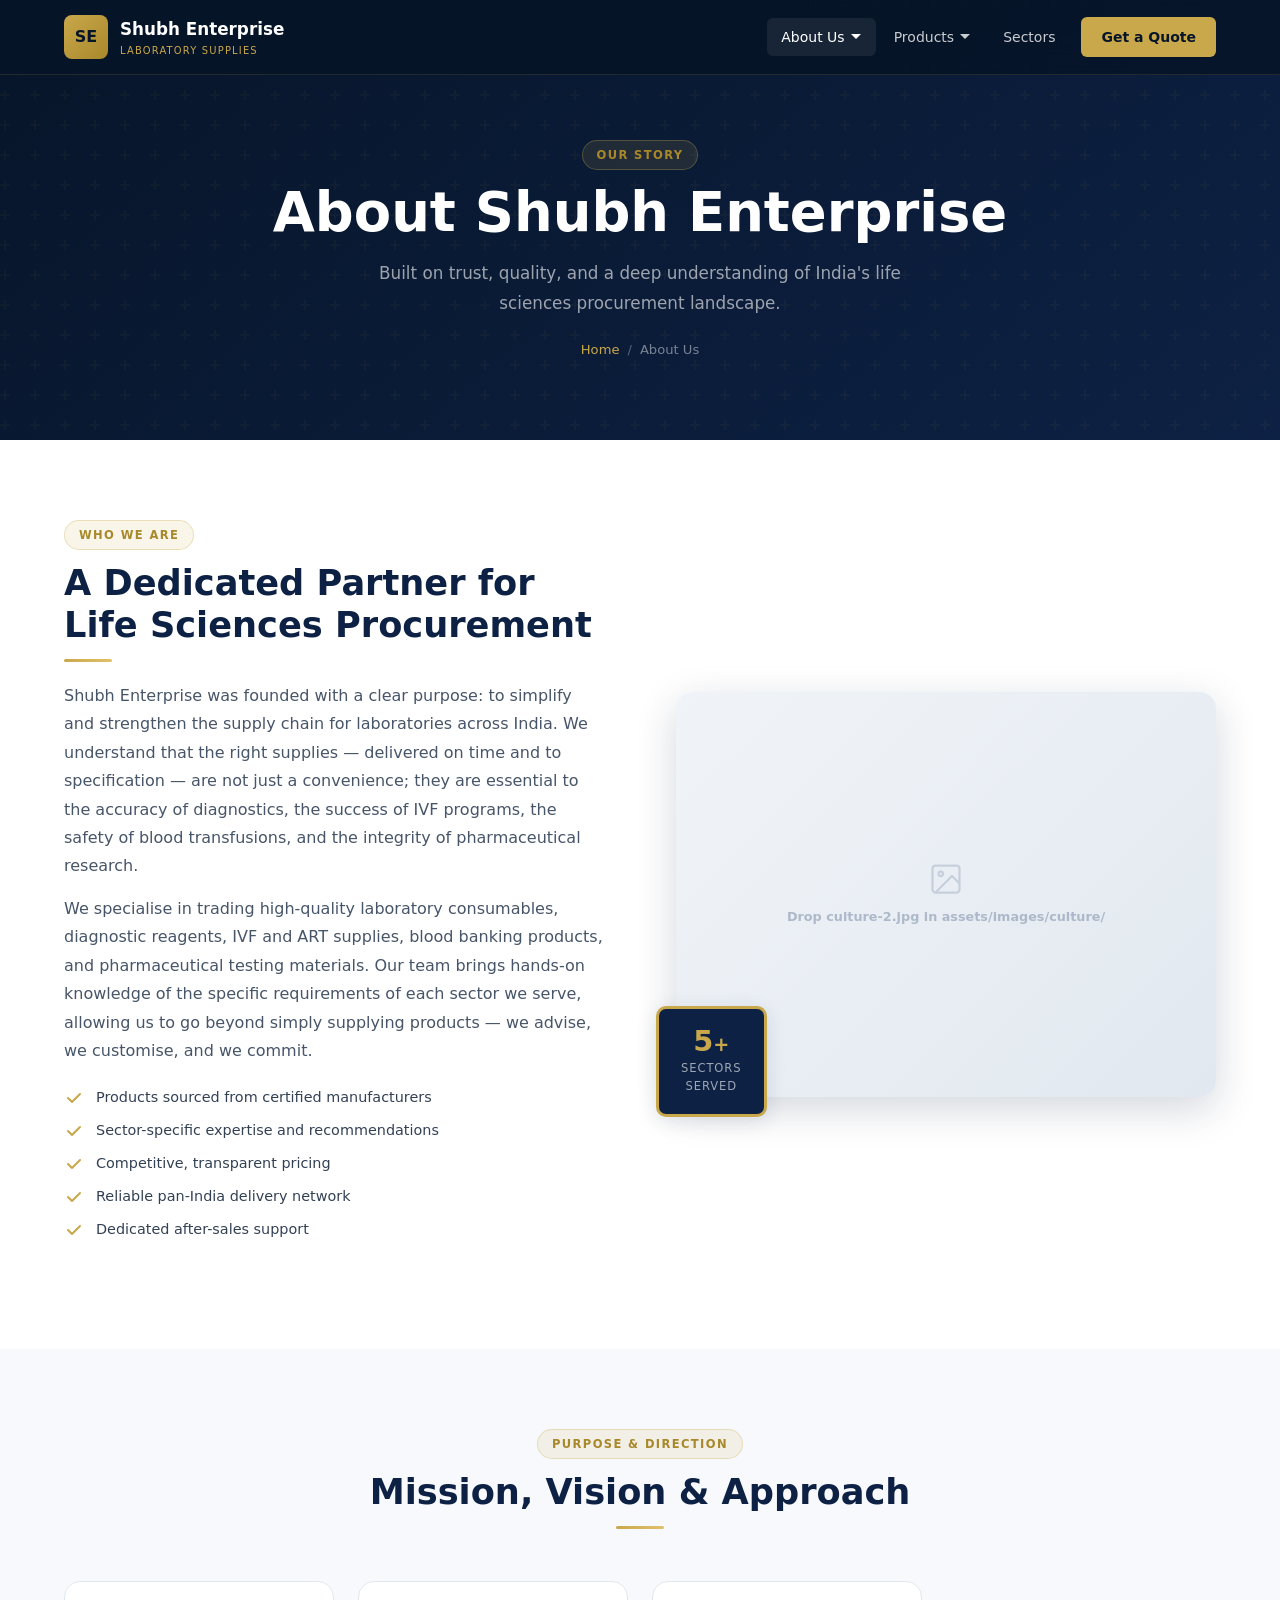
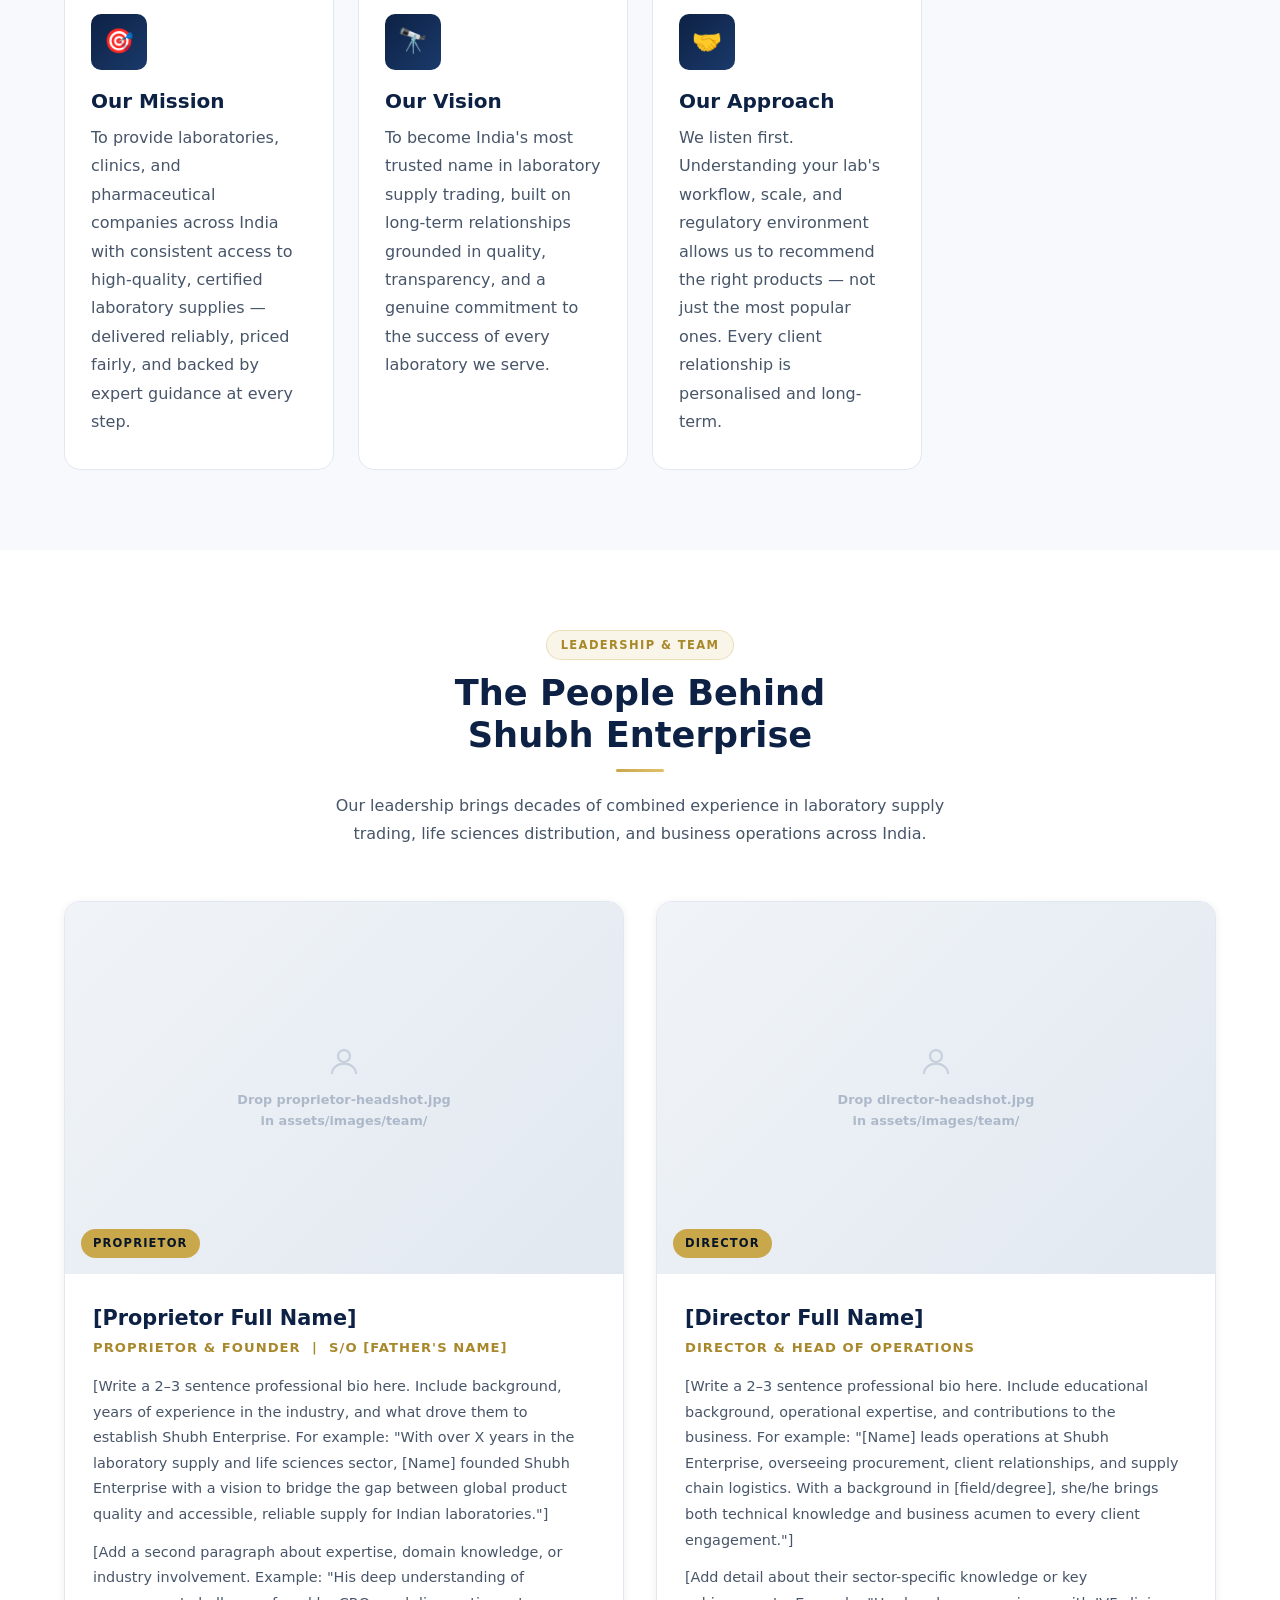
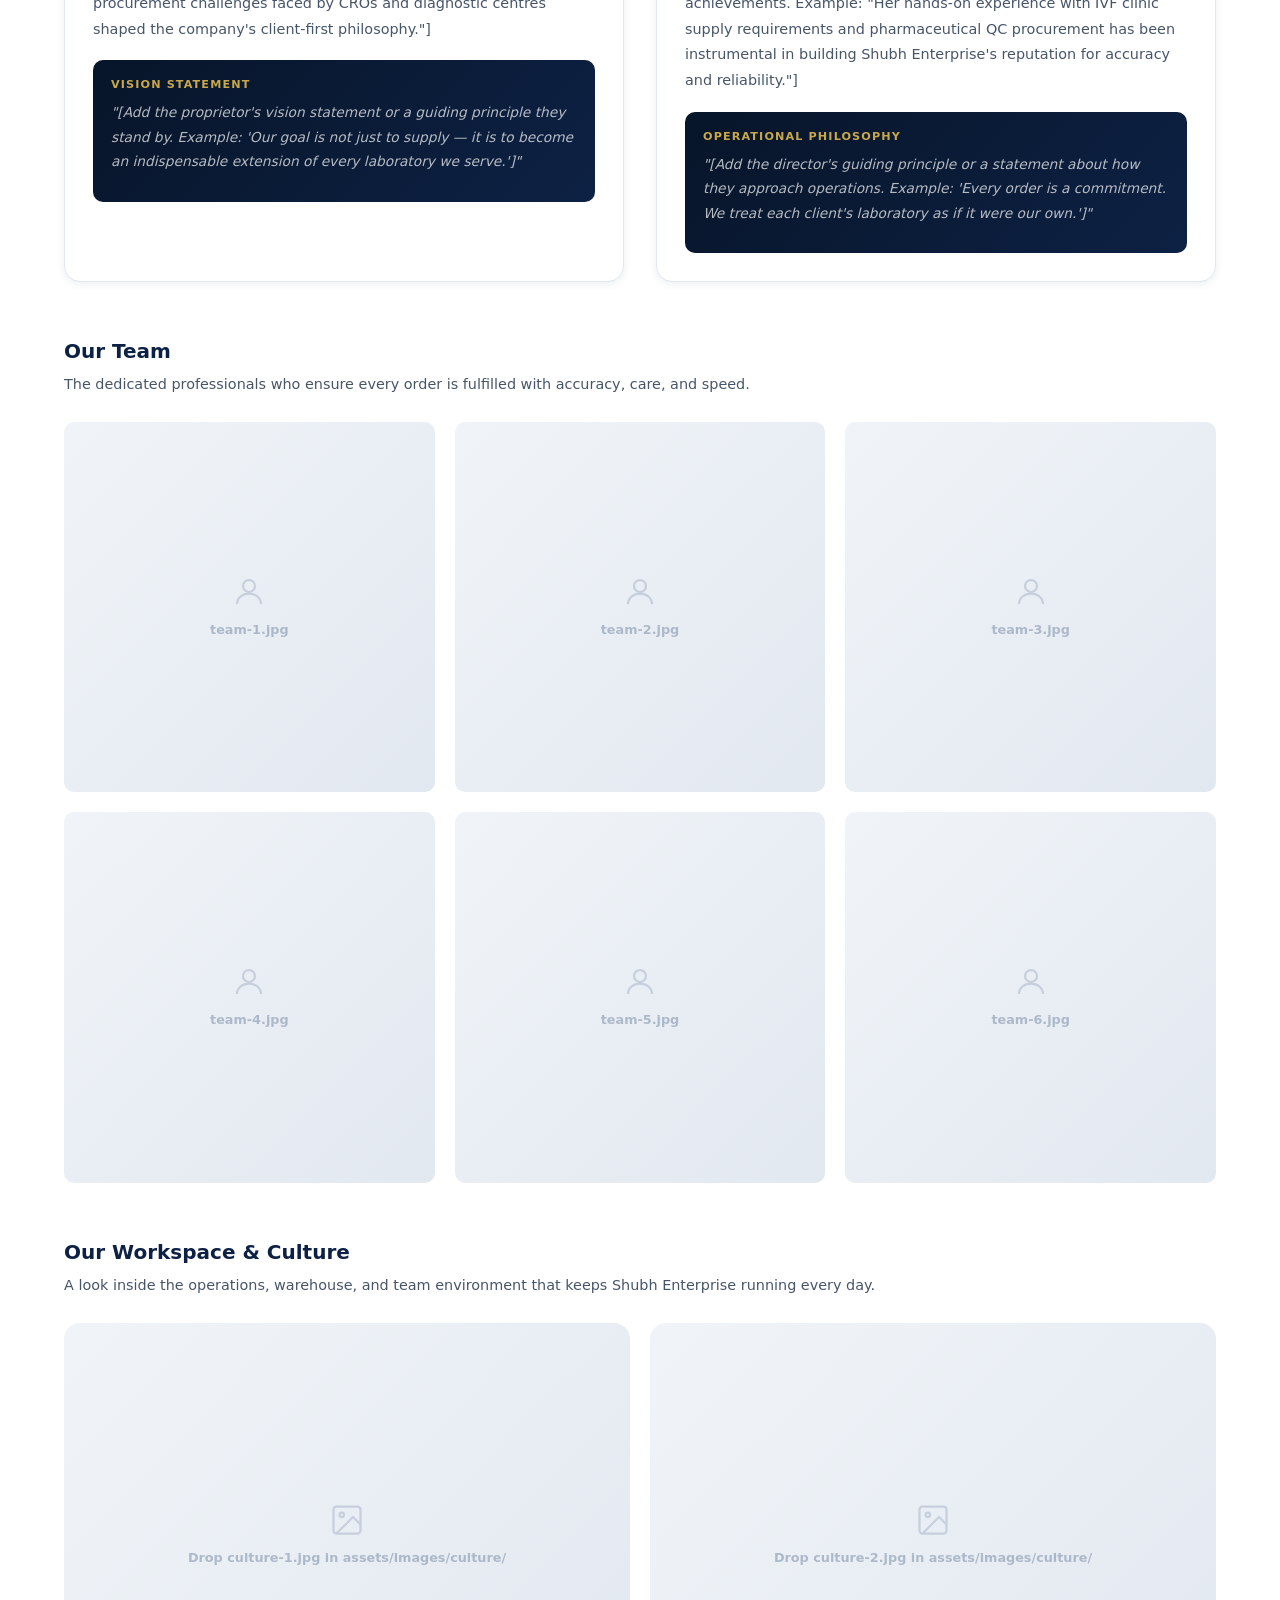
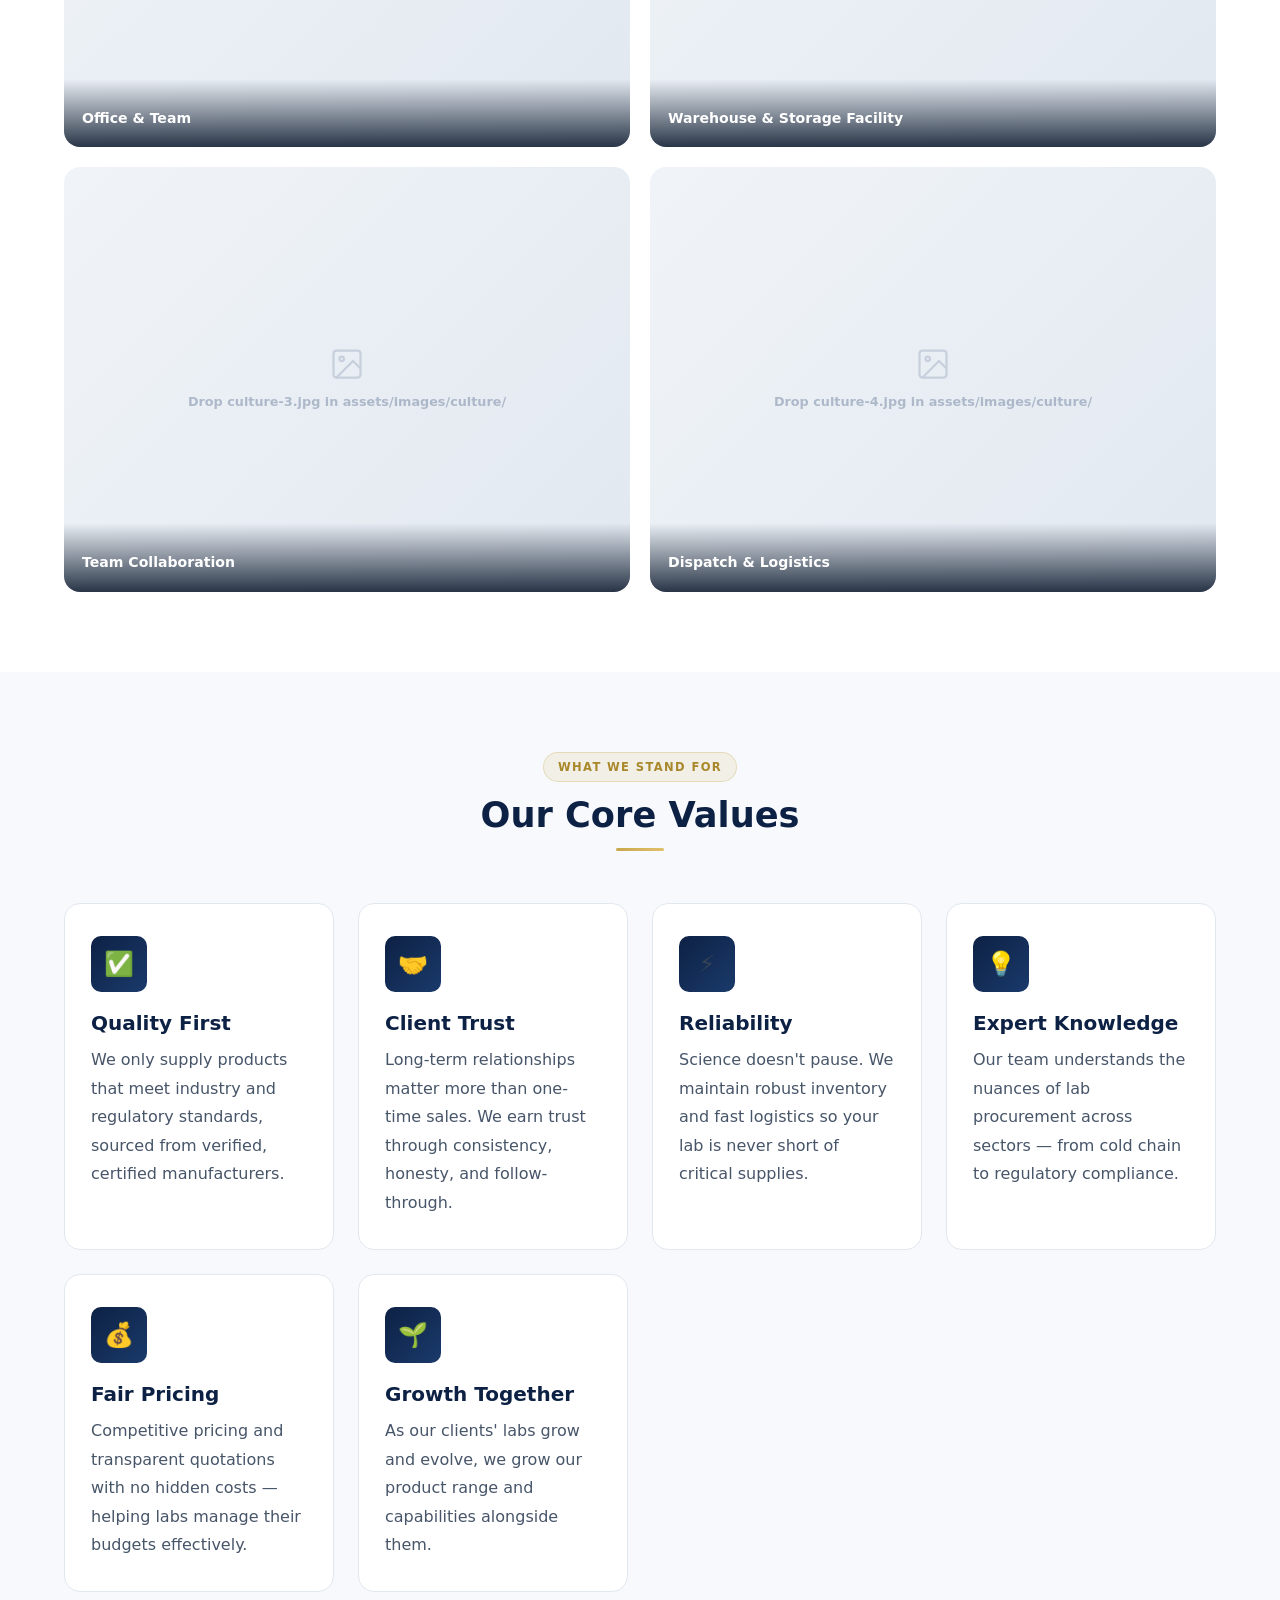
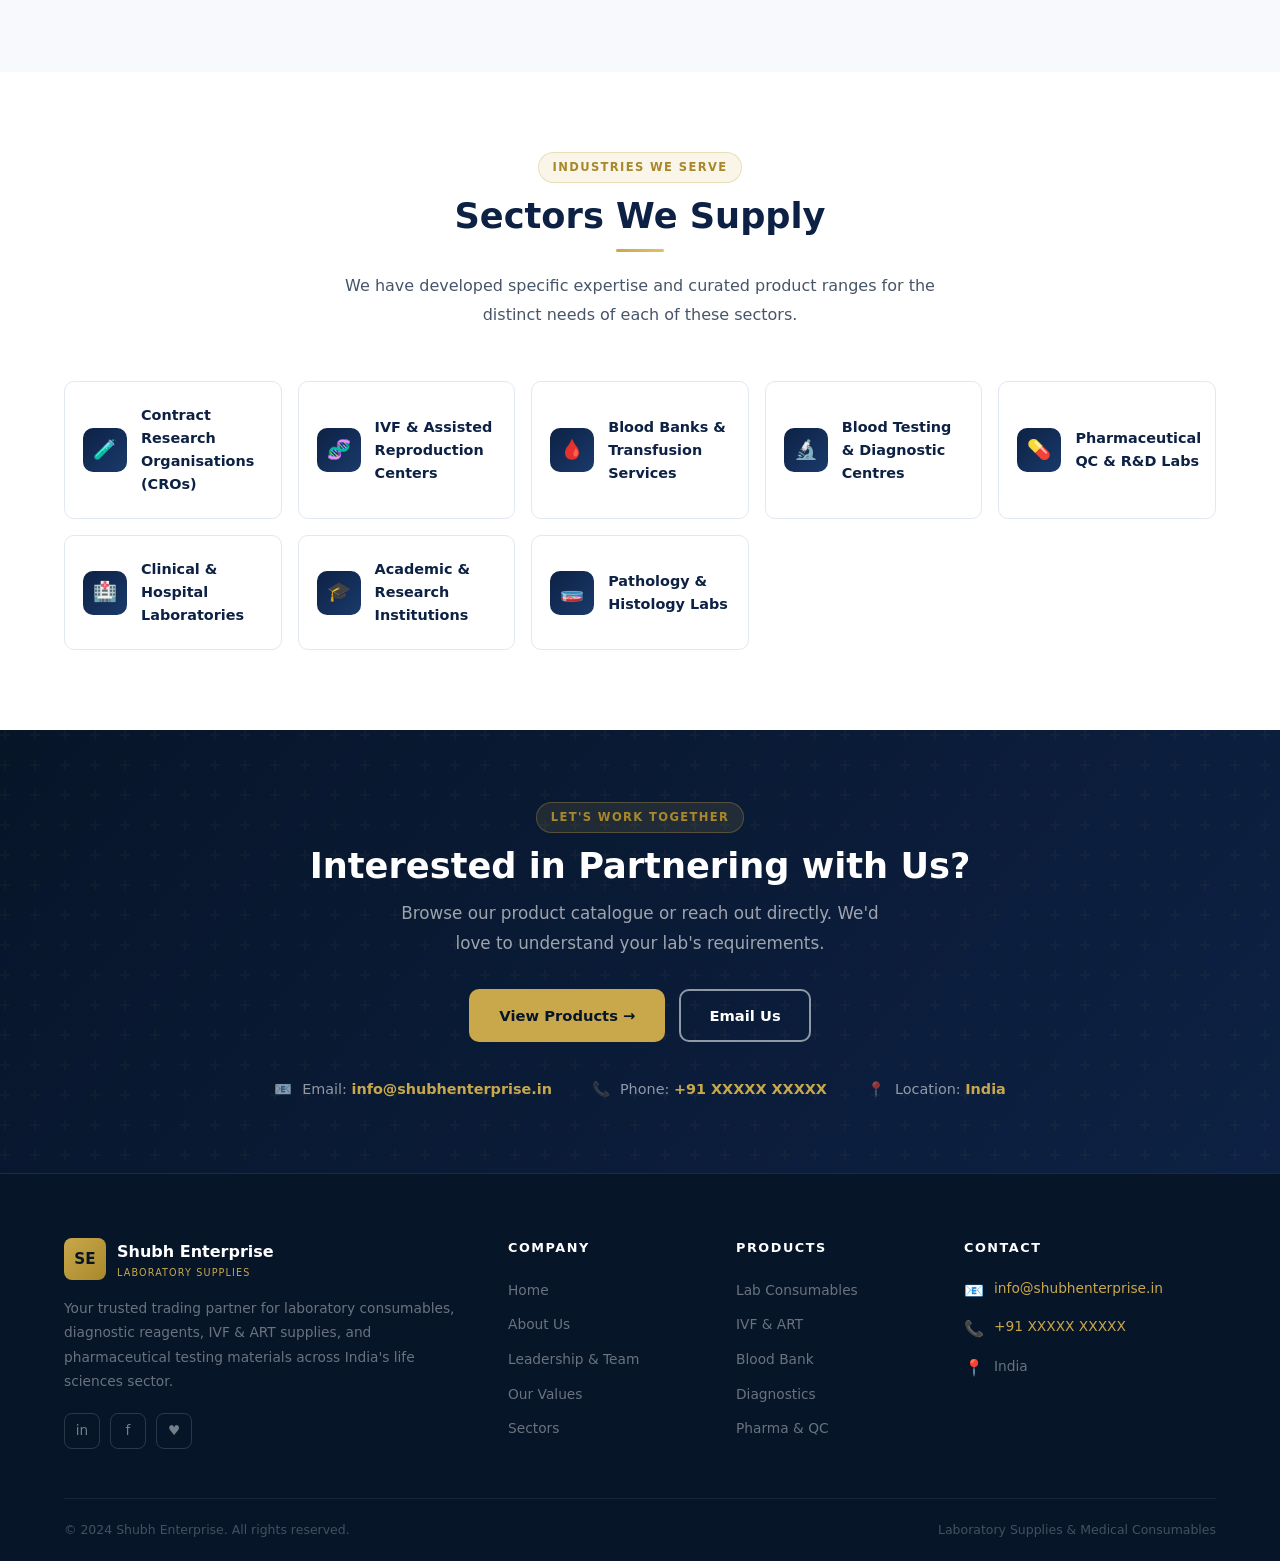
==== about.html @ f9804773 "Full redesign: Accumax-inspired layout, leadership section, asset folder structure, product catalog " ====
<!DOCTYPE html>
<html lang="en">
<head>
  <meta charset="UTF-8" />
  <meta name="viewport" content="width=device-width, initial-scale=1.0" />
  <meta name="description" content="About Shubh Enterprise — our story, leadership team, values, and the sectors we serve across India's life sciences industry." />
  <title>About Us | Shubh Enterprise</title>
  <link rel="stylesheet" href="styles.css" />
  <link rel="icon" href="assets/images/logo/favicon.ico" type="image/x-icon" />
</head>
<body>

<!-- ===================== NAVBAR ===================== -->
<nav class="navbar" id="navbar">
  <div class="container nav-wrap">
    <a href="index.html" class="nav-logo">
      <img src="assets/images/logo/logo.png" alt="Shubh Enterprise"
           class="logo-img"
           onerror="this.style.display='none'; this.nextElementSibling.style.display='flex';" />
      <div class="logo-fallback" style="display:none;">SE</div>
      <div class="brand-text">
        <span class="brand-name">Shubh Enterprise</span>
        <span class="brand-sub">Laboratory Supplies</span>
      </div>
    </a>
    <ul class="nav-menu">
      <li class="nav-item">
        <a href="about.html" class="nav-link active">
          About Us
          <svg viewBox="0 0 12 12" fill="currentColor"><path d="M6 8L1 3h10z"/></svg>
        </a>
        <div class="dropdown">
          <a href="#overview">Company Overview</a>
          <a href="#leadership">Leadership &amp; Team</a>
          <a href="#values">Our Values</a>
          <a href="#sectors">Sectors We Serve</a>
        </div>
      </li>
      <li class="nav-item">
        <a href="products.html" class="nav-link">
          Products
          <svg viewBox="0 0 12 12" fill="currentColor"><path d="M6 8L1 3h10z"/></svg>
        </a>
        <div class="dropdown">
          <a href="products.html?cat=consumables">Lab Consumables</a>
          <a href="products.html?cat=ivf">IVF &amp; ART Supplies</a>
          <a href="products.html?cat=bloodbank">Blood Bank Supplies</a>
          <a href="products.html?cat=diagnostics">Diagnostic Reagents</a>
          <a href="products.html?cat=pharma">Pharma &amp; QC Supplies</a>
        </div>
      </li>
      <li class="nav-item"><a href="index.html#sectors" class="nav-link">Sectors</a></li>
      <li class="nav-item"><a href="products.html" class="nav-link nav-cta">Get a Quote</a></li>
    </ul>
  </div>
</nav>

<!-- ===================== PAGE HERO ===================== -->
<section class="page-hero">
  <div class="page-hero-bg" id="aboutBg"
       style="background-image:url('assets/images/hero/about-banner.jpg')"></div>
  <span class="tag">Our Story</span>
  <h1>About Shubh Enterprise</h1>
  <p>Built on trust, quality, and a deep understanding of India's life sciences procurement landscape.</p>
  <div class="breadcrumb">
    <a href="index.html">Home</a>
    <span class="breadcrumb-sep">/</span>
    <span>About Us</span>
  </div>
</section>

<!-- ===================== COMPANY OVERVIEW ===================== -->
<section class="section" id="overview">
  <div class="container">
    <div class="who-grid">

      <div class="who-text">
        <span class="tag">Who We Are</span>
        <h2 class="text-navy">A Dedicated Partner for Life Sciences Procurement</h2>
        <div class="divider"></div>
        <p>
          Shubh Enterprise was founded with a clear purpose: to simplify and strengthen
          the supply chain for laboratories across India. We understand that the right
          supplies — delivered on time and to specification — are not just a convenience;
          they are essential to the accuracy of diagnostics, the success of IVF programs,
          the safety of blood transfusions, and the integrity of pharmaceutical research.
        </p>
        <p>
          We specialise in trading high-quality laboratory consumables, diagnostic reagents,
          IVF and ART supplies, blood banking products, and pharmaceutical testing materials.
          Our team brings hands-on knowledge of the specific requirements of each sector
          we serve, allowing us to go beyond simply supplying products — we advise, we
          customise, and we commit.
        </p>
        <ul class="who-checklist">
          <li class="who-check">Products sourced from certified manufacturers</li>
          <li class="who-check">Sector-specific expertise and recommendations</li>
          <li class="who-check">Competitive, transparent pricing</li>
          <li class="who-check">Reliable pan-India delivery network</li>
          <li class="who-check">Dedicated after-sales support</li>
        </ul>
      </div>

      <div class="who-visual">
        <div class="who-img-main">
          <img src="assets/images/culture/culture-2.jpg"
               alt="Shubh Enterprise operations"
               onerror="this.parentElement.innerHTML='<div class=\'img-placeholder\' style=\'height:100%\'><svg viewBox=\'0 0 24 24\' fill=\'none\' stroke=\'currentColor\' stroke-width=\'1.5\'><rect x=\'3\' y=\'3\' width=\'18\' height=\'18\' rx=\'2\'/><circle cx=\'8.5\' cy=\'8.5\' r=\'1.5\'/><path d=\'m21 15-5-5L5 21\'/></svg><span>Drop culture-2.jpg in assets/images/culture/</span></div>'" />
        </div>
        <div class="who-badge">
          <div class="b-num">5<span style="font-size:1.2rem">+</span></div>
          <div class="b-txt">Sectors<br/>Served</div>
        </div>
      </div>

    </div>
  </div>
</section>

<!-- ===================== MISSION & VISION ===================== -->
<section class="section section-alt">
  <div class="container">
    <div class="section-head">
      <span class="tag">Purpose &amp; Direction</span>
      <h2>Mission, Vision &amp; Approach</h2>
      <div class="divider c"></div>
    </div>
    <div class="why-grid">
      <div class="why-card">
        <div class="why-icon">🎯</div>
        <h3>Our Mission</h3>
        <p>To provide laboratories, clinics, and pharmaceutical companies across India with consistent access to high-quality, certified laboratory supplies — delivered reliably, priced fairly, and backed by expert guidance at every step.</p>
      </div>
      <div class="why-card">
        <div class="why-icon">🔭</div>
        <h3>Our Vision</h3>
        <p>To become India's most trusted name in laboratory supply trading, built on long-term relationships grounded in quality, transparency, and a genuine commitment to the success of every laboratory we serve.</p>
      </div>
      <div class="why-card">
        <div class="why-icon">🤝</div>
        <h3>Our Approach</h3>
        <p>We listen first. Understanding your lab's workflow, scale, and regulatory environment allows us to recommend the right products — not just the most popular ones. Every client relationship is personalised and long-term.</p>
      </div>
    </div>
  </div>
</section>

<!-- ===================== LEADERSHIP & TEAM ===================== -->
<section class="section" id="leadership">
  <div class="container">

    <div class="section-head">
      <span class="tag">Leadership &amp; Team</span>
      <h2>The People Behind<br />Shubh Enterprise</h2>
      <div class="divider c"></div>
      <p>Our leadership brings decades of combined experience in laboratory supply trading, life sciences distribution, and business operations across India.</p>
    </div>

    <!-- Leadership profiles -->
    <div class="leadership-grid">

      <!-- Proprietor -->
      <div class="leader-card">
        <div class="leader-img">
          <img src="assets/images/team/proprietor-headshot.jpg"
               alt="Proprietor — Shubh Enterprise"
               onerror="this.style.display='none'; this.nextElementSibling.style.display='flex';" />
          <div class="img-placeholder" style="display:none; height:100%;">
            <svg viewBox="0 0 24 24" fill="none" stroke="currentColor" stroke-width="1.5">
              <circle cx="12" cy="8" r="4"/>
              <path d="M4 20c0-4 3.6-7 8-7s8 3 8 7"/>
            </svg>
            <span>Drop proprietor-headshot.jpg<br/>in assets/images/team/</span>
          </div>
          <div class="leader-badge">Proprietor</div>
        </div>
        <div class="leader-body">
          <div class="leader-name">[Proprietor Full Name]</div>
          <div class="leader-role">Proprietor &amp; Founder &nbsp;|&nbsp; S/o [Father's Name]</div>
          <p>
            [Write a 2–3 sentence professional bio here. Include background, years of experience
            in the industry, and what drove them to establish Shubh Enterprise. For example:
            "With over X years in the laboratory supply and life sciences sector, [Name] founded
            Shubh Enterprise with a vision to bridge the gap between global product quality and
            accessible, reliable supply for Indian laboratories."]
          </p>
          <p>
            [Add a second paragraph about expertise, domain knowledge, or industry involvement.
            Example: "His deep understanding of procurement challenges faced by CROs and
            diagnostic centres shaped the company's client-first philosophy."]
          </p>
          <div class="vision-block">
            <div class="v-label">Vision Statement</div>
            <p>"[Add the proprietor's vision statement or a guiding principle they stand by. Example: 'Our goal is not just to supply — it is to become an indispensable extension of every laboratory we serve.']"</p>
          </div>
        </div>
      </div>

      <!-- Director -->
      <div class="leader-card">
        <div class="leader-img">
          <img src="assets/images/team/director-headshot.jpg"
               alt="Director — Shubh Enterprise"
               onerror="this.style.display='none'; this.nextElementSibling.style.display='flex';" />
          <div class="img-placeholder" style="display:none; height:100%;">
            <svg viewBox="0 0 24 24" fill="none" stroke="currentColor" stroke-width="1.5">
              <circle cx="12" cy="8" r="4"/>
              <path d="M4 20c0-4 3.6-7 8-7s8 3 8 7"/>
            </svg>
            <span>Drop director-headshot.jpg<br/>in assets/images/team/</span>
          </div>
          <div class="leader-badge">Director</div>
        </div>
        <div class="leader-body">
          <div class="leader-name">[Director Full Name]</div>
          <div class="leader-role">Director &amp; Head of Operations</div>
          <p>
            [Write a 2–3 sentence professional bio here. Include educational background,
            operational expertise, and contributions to the business. For example:
            "[Name] leads operations at Shubh Enterprise, overseeing procurement,
            client relationships, and supply chain logistics. With a background in
            [field/degree], she/he brings both technical knowledge and business acumen
            to every client engagement."]
          </p>
          <p>
            [Add detail about their sector-specific knowledge or key achievements.
            Example: "Her hands-on experience with IVF clinic supply requirements and
            pharmaceutical QC procurement has been instrumental in building Shubh
            Enterprise's reputation for accuracy and reliability."]
          </p>
          <div class="vision-block">
            <div class="v-label">Operational Philosophy</div>
            <p>"[Add the director's guiding principle or a statement about how they approach operations. Example: 'Every order is a commitment. We treat each client's laboratory as if it were our own.']"</p>
          </div>
        </div>
      </div>

    </div><!-- /leadership-grid -->

    <!-- Team Photo Grid -->
    <div style="margin-bottom: 20px;">
      <h3 style="color:var(--navy); margin-bottom:8px;">Our Team</h3>
      <p style="font-size:.9rem; margin-bottom:24px;">The dedicated professionals who ensure every order is fulfilled with accuracy, care, and speed.</p>
    </div>
    <div class="team-grid" style="margin-bottom:56px;">
      <div class="team-photo">
        <img src="assets/images/team/team-1.jpg" alt="Team Member"
             onerror="this.style.display='none'; this.nextElementSibling.style.display='flex';" />
        <div class="img-placeholder" style="display:none; height:100%;">
          <svg viewBox="0 0 24 24" fill="none" stroke="currentColor" stroke-width="1.5"><circle cx="12" cy="8" r="4"/><path d="M4 20c0-4 3.6-7 8-7s8 3 8 7"/></svg>
          <span>team-1.jpg</span>
        </div>
        <div class="team-photo-label">Team Member Name &bull; Role</div>
      </div>
      <div class="team-photo">
        <img src="assets/images/team/team-2.jpg" alt="Team Member"
             onerror="this.style.display='none'; this.nextElementSibling.style.display='flex';" />
        <div class="img-placeholder" style="display:none; height:100%;">
          <svg viewBox="0 0 24 24" fill="none" stroke="currentColor" stroke-width="1.5"><circle cx="12" cy="8" r="4"/><path d="M4 20c0-4 3.6-7 8-7s8 3 8 7"/></svg>
          <span>team-2.jpg</span>
        </div>
        <div class="team-photo-label">Team Member Name &bull; Role</div>
      </div>
      <div class="team-photo">
        <img src="assets/images/team/team-3.jpg" alt="Team Member"
             onerror="this.style.display='none'; this.nextElementSibling.style.display='flex';" />
        <div class="img-placeholder" style="display:none; height:100%;">
          <svg viewBox="0 0 24 24" fill="none" stroke="currentColor" stroke-width="1.5"><circle cx="12" cy="8" r="4"/><path d="M4 20c0-4 3.6-7 8-7s8 3 8 7"/></svg>
          <span>team-3.jpg</span>
        </div>
        <div class="team-photo-label">Team Member Name &bull; Role</div>
      </div>
      <div class="team-photo">
        <img src="assets/images/team/team-4.jpg" alt="Team Member"
             onerror="this.style.display='none'; this.nextElementSibling.style.display='flex';" />
        <div class="img-placeholder" style="display:none; height:100%;">
          <svg viewBox="0 0 24 24" fill="none" stroke="currentColor" stroke-width="1.5"><circle cx="12" cy="8" r="4"/><path d="M4 20c0-4 3.6-7 8-7s8 3 8 7"/></svg>
          <span>team-4.jpg</span>
        </div>
        <div class="team-photo-label">Team Member Name &bull; Role</div>
      </div>
      <div class="team-photo">
        <img src="assets/images/team/team-5.jpg" alt="Team Member"
             onerror="this.style.display='none'; this.nextElementSibling.style.display='flex';" />
        <div class="img-placeholder" style="display:none; height:100%;">
          <svg viewBox="0 0 24 24" fill="none" stroke="currentColor" stroke-width="1.5"><circle cx="12" cy="8" r="4"/><path d="M4 20c0-4 3.6-7 8-7s8 3 8 7"/></svg>
          <span>team-5.jpg</span>
        </div>
        <div class="team-photo-label">Team Member Name &bull; Role</div>
      </div>
      <div class="team-photo">
        <img src="assets/images/team/team-6.jpg" alt="Team Member"
             onerror="this.style.display='none'; this.nextElementSibling.style.display='flex';" />
        <div class="img-placeholder" style="display:none; height:100%;">
          <svg viewBox="0 0 24 24" fill="none" stroke="currentColor" stroke-width="1.5"><circle cx="12" cy="8" r="4"/><path d="M4 20c0-4 3.6-7 8-7s8 3 8 7"/></svg>
          <span>team-6.jpg</span>
        </div>
        <div class="team-photo-label">Team Member Name &bull; Role</div>
      </div>
    </div>

    <!-- Culture / Facility Photos -->
    <div style="margin-bottom: 20px;">
      <h3 style="color:var(--navy); margin-bottom:8px;">Our Workspace &amp; Culture</h3>
      <p style="font-size:.9rem; margin-bottom:24px;">A look inside the operations, warehouse, and team environment that keeps Shubh Enterprise running every day.</p>
    </div>
    <div class="culture-grid">
      <div class="culture-photo">
        <img src="assets/images/culture/culture-1.jpg" alt="Shubh Enterprise office"
             onerror="this.style.display='none'; this.nextElementSibling.style.display='flex';" />
        <div class="img-placeholder" style="display:none; height:100%;">
          <svg viewBox="0 0 24 24" fill="none" stroke="currentColor" stroke-width="1.5"><rect x="3" y="3" width="18" height="18" rx="2"/><circle cx="8.5" cy="8.5" r="1.5"/><path d="m21 15-5-5L5 21"/></svg>
          <span>Drop culture-1.jpg in assets/images/culture/</span>
        </div>
        <div class="culture-caption">Office &amp; Team</div>
      </div>
      <div class="culture-photo">
        <img src="assets/images/culture/culture-2.jpg" alt="Warehouse &amp; storage"
             onerror="this.style.display='none'; this.nextElementSibling.style.display='flex';" />
        <div class="img-placeholder" style="display:none; height:100%;">
          <svg viewBox="0 0 24 24" fill="none" stroke="currentColor" stroke-width="1.5"><rect x="3" y="3" width="18" height="18" rx="2"/><circle cx="8.5" cy="8.5" r="1.5"/><path d="m21 15-5-5L5 21"/></svg>
          <span>Drop culture-2.jpg in assets/images/culture/</span>
        </div>
        <div class="culture-caption">Warehouse &amp; Storage Facility</div>
      </div>
      <div class="culture-photo">
        <img src="assets/images/culture/culture-3.jpg" alt="Team meeting"
             onerror="this.style.display='none'; this.nextElementSibling.style.display='flex';" />
        <div class="img-placeholder" style="display:none; height:100%;">
          <svg viewBox="0 0 24 24" fill="none" stroke="currentColor" stroke-width="1.5"><rect x="3" y="3" width="18" height="18" rx="2"/><circle cx="8.5" cy="8.5" r="1.5"/><path d="m21 15-5-5L5 21"/></svg>
          <span>Drop culture-3.jpg in assets/images/culture/</span>
        </div>
        <div class="culture-caption">Team Collaboration</div>
      </div>
      <div class="culture-photo">
        <img src="assets/images/culture/culture-4.jpg" alt="Logistics and delivery"
             onerror="this.style.display='none'; this.nextElementSibling.style.display='flex';" />
        <div class="img-placeholder" style="display:none; height:100%;">
          <svg viewBox="0 0 24 24" fill="none" stroke="currentColor" stroke-width="1.5"><rect x="3" y="3" width="18" height="18" rx="2"/><circle cx="8.5" cy="8.5" r="1.5"/><path d="m21 15-5-5L5 21"/></svg>
          <span>Drop culture-4.jpg in assets/images/culture/</span>
        </div>
        <div class="culture-caption">Dispatch &amp; Logistics</div>
      </div>
    </div>

  </div>
</section>

<!-- ===================== VALUES ===================== -->
<section class="section section-alt" id="values">
  <div class="container">
    <div class="section-head">
      <span class="tag">What We Stand For</span>
      <h2>Our Core Values</h2>
      <div class="divider c"></div>
    </div>
    <div class="why-grid">
      <div class="why-card">
        <div class="why-icon">✅</div>
        <h3>Quality First</h3>
        <p>We only supply products that meet industry and regulatory standards, sourced from verified, certified manufacturers.</p>
      </div>
      <div class="why-card">
        <div class="why-icon">🤝</div>
        <h3>Client Trust</h3>
        <p>Long-term relationships matter more than one-time sales. We earn trust through consistency, honesty, and follow-through.</p>
      </div>
      <div class="why-card">
        <div class="why-icon">⚡</div>
        <h3>Reliability</h3>
        <p>Science doesn't pause. We maintain robust inventory and fast logistics so your lab is never short of critical supplies.</p>
      </div>
      <div class="why-card">
        <div class="why-icon">💡</div>
        <h3>Expert Knowledge</h3>
        <p>Our team understands the nuances of lab procurement across sectors — from cold chain to regulatory compliance.</p>
      </div>
      <div class="why-card">
        <div class="why-icon">💰</div>
        <h3>Fair Pricing</h3>
        <p>Competitive pricing and transparent quotations with no hidden costs — helping labs manage their budgets effectively.</p>
      </div>
      <div class="why-card">
        <div class="why-icon">🌱</div>
        <h3>Growth Together</h3>
        <p>As our clients' labs grow and evolve, we grow our product range and capabilities alongside them.</p>
      </div>
    </div>
  </div>
</section>

<!-- ===================== SECTORS ===================== -->
<section class="section" id="sectors">
  <div class="container">
    <div class="section-head">
      <span class="tag">Industries We Serve</span>
      <h2>Sectors We Supply</h2>
      <div class="divider c"></div>
      <p>We have developed specific expertise and curated product ranges for the distinct needs of each of these sectors.</p>
    </div>
    <div class="sectors-grid">
      <div class="sector-card"><div class="sector-icon">🧪</div>Contract Research Organisations (CROs)</div>
      <div class="sector-card"><div class="sector-icon">🧬</div>IVF &amp; Assisted Reproduction Centers</div>
      <div class="sector-card"><div class="sector-icon">🩸</div>Blood Banks &amp; Transfusion Services</div>
      <div class="sector-card"><div class="sector-icon">🔬</div>Blood Testing &amp; Diagnostic Centres</div>
      <div class="sector-card"><div class="sector-icon">💊</div>Pharmaceutical QC &amp; R&amp;D Labs</div>
      <div class="sector-card"><div class="sector-icon">🏥</div>Clinical &amp; Hospital Laboratories</div>
      <div class="sector-card"><div class="sector-icon">🎓</div>Academic &amp; Research Institutions</div>
      <div class="sector-card"><div class="sector-icon">🧫</div>Pathology &amp; Histology Labs</div>
    </div>
  </div>
</section>

<!-- ===================== CTA ===================== -->
<section class="cta-banner">
  <div class="container">
    <span class="tag">Let's Work Together</span>
    <h2>Interested in Partnering with Us?</h2>
    <p>Browse our product catalogue or reach out directly. We'd love to understand your lab's requirements.</p>
    <div class="btn-row">
      <a href="products.html" class="btn btn-gold">View Products &rarr;</a>
      <a href="mailto:info@shubhenterprise.in" class="btn btn-outline-white">Email Us</a>
    </div>
    <div class="cta-contacts">
      <div class="cta-contact-item">📧 <span>Email: <strong>info@shubhenterprise.in</strong></span></div>
      <div class="cta-contact-item">📞 <span>Phone: <strong>+91 XXXXX XXXXX</strong></span></div>
      <div class="cta-contact-item">📍 <span>Location: <strong>India</strong></span></div>
    </div>
  </div>
</section>

<!-- ===================== FOOTER ===================== -->
<footer>
  <div class="container">
    <div class="footer-grid">
      <div class="footer-brand">
        <div class="footer-logo">
          <div class="fl-icon">
            <img src="assets/images/logo/logo-white.png" alt="SE"
                 onerror="this.style.display='none'; this.parentElement.textContent='SE';" />
          </div>
          <div>
            <div class="fl-name">Shubh Enterprise</div>
            <div class="fl-sub">Laboratory Supplies</div>
          </div>
        </div>
        <p>Your trusted trading partner for laboratory consumables, diagnostic reagents, IVF &amp; ART supplies, and pharmaceutical testing materials across India's life sciences sector.</p>
        <div class="footer-socials">
          <a href="#" class="footer-social" aria-label="LinkedIn">in</a>
          <a href="#" class="footer-social" aria-label="Facebook">f</a>
          <a href="#" class="footer-social" aria-label="Instagram">&#x2665;</a>
        </div>
      </div>
      <div class="footer-col">
        <h5>Company</h5>
        <ul>
          <li><a href="index.html">Home</a></li>
          <li><a href="#overview">About Us</a></li>
          <li><a href="#leadership">Leadership &amp; Team</a></li>
          <li><a href="#values">Our Values</a></li>
          <li><a href="#sectors">Sectors</a></li>
        </ul>
      </div>
      <div class="footer-col">
        <h5>Products</h5>
        <ul>
          <li><a href="products.html?cat=consumables">Lab Consumables</a></li>
          <li><a href="products.html?cat=ivf">IVF &amp; ART</a></li>
          <li><a href="products.html?cat=bloodbank">Blood Bank</a></li>
          <li><a href="products.html?cat=diagnostics">Diagnostics</a></li>
          <li><a href="products.html?cat=pharma">Pharma &amp; QC</a></li>
        </ul>
      </div>
      <div class="footer-col">
        <h5>Contact</h5>
        <div class="footer-contact-item">
          <span class="ico">📧</span>
          <a href="mailto:info@shubhenterprise.in">info@shubhenterprise.in</a>
        </div>
        <div class="footer-contact-item">
          <span class="ico">📞</span>
          <a href="tel:+91XXXXXXXXXX">+91 XXXXX XXXXX</a>
        </div>
        <div class="footer-contact-item">
          <span class="ico">📍</span>
          <p>India</p>
        </div>
      </div>
    </div>
    <div class="footer-bottom">
      <p>&copy; 2024 Shubh Enterprise. All rights reserved.</p>
      <p>Laboratory Supplies &amp; Medical Consumables</p>
    </div>
  </div>
</footer>

<script>
  const navbar = document.getElementById('navbar');
  window.addEventListener('scroll', () => {
    navbar.classList.toggle('scrolled', window.scrollY > 20);
  });

  const bg = document.getElementById('aboutBg');
  const img = new Image();
  img.onload = () => bg.classList.add('loaded');
  img.src = 'assets/images/hero/about-banner.jpg';
</script>
</body>
</html>
---- styles.css ----
/* ============================================================
   SHUBH ENTERPRISE — Global Stylesheet
   Navy (#0d2144) + Gold (#c9a84c) Design System
   ============================================================ */

/* ===== VARIABLES ===== */
:root {
  --navy:        #0d2144;
  --navy-mid:    #1a3a6b;
  --navy-light:  #234a85;
  --navy-dark:   #071529;
  --gold:        #c9a84c;
  --gold-light:  #e0c06a;
  --gold-pale:   #f5edcc;
  --gold-dark:   #a8882a;
  --white:       #ffffff;
  --off-white:   #f7f9fc;
  --gray-100:    #f0f4f8;
  --gray-200:    #e2e8f0;
  --gray-400:    #94a3b8;
  --gray-600:    #475569;
  --text-body:   #334155;
  --border:      #e2e8f0;
  --shadow-sm:   0 2px 8px rgba(13,33,68,.08);
  --shadow:      0 4px 20px rgba(13,33,68,.12);
  --shadow-lg:   0 12px 40px rgba(13,33,68,.18);
  --radius:      10px;
  --radius-lg:   16px;
  --transition:  all .25s ease;
}

/* ===== RESET ===== */
*, *::before, *::after { box-sizing: border-box; margin: 0; padding: 0; }
html { scroll-behavior: smooth; }
body { font-family: 'Segoe UI', system-ui, -apple-system, sans-serif; color: var(--text-body); background: var(--white); line-height: 1.6; font-size: 16px; }
img { max-width: 100%; display: block; }
a { text-decoration: none; color: inherit; }
ul { list-style: none; }
button { cursor: pointer; font-family: inherit; }

/* ===== TYPOGRAPHY ===== */
h1 { font-size: clamp(2rem, 5vw, 3.4rem); line-height: 1.15; font-weight: 800; }
h2 { font-size: clamp(1.5rem, 3vw, 2.2rem); line-height: 1.2; font-weight: 700; }
h3 { font-size: clamp(1.05rem, 2vw, 1.25rem); line-height: 1.3; font-weight: 700; }
h4 { font-size: 1rem; font-weight: 700; }
p  { color: var(--gray-600); line-height: 1.78; }

/* ===== UTILITIES ===== */
.container  { max-width: 1200px; margin: 0 auto; padding: 0 24px; }
.section    { padding: 80px 0; }
.section-sm { padding: 56px 0; }
.section-alt { background: var(--off-white); }

.tag {
  display: inline-block;
  background: rgba(201,168,76,.12);
  color: var(--gold-dark);
  font-size: .72rem;
  font-weight: 700;
  letter-spacing: .12em;
  text-transform: uppercase;
  padding: 5px 14px;
  border-radius: 100px;
  border: 1px solid rgba(201,168,76,.3);
  margin-bottom: 12px;
}
.section-head { text-align: center; max-width: 640px; margin: 0 auto 52px; }
.section-head h2 { color: var(--navy); margin-bottom: 12px; }
.divider { width: 48px; height: 3px; background: linear-gradient(90deg, var(--gold), var(--gold-light)); border-radius: 2px; margin: 12px 0 20px; }
.divider.c { margin: 12px auto 20px; }
.text-gold { color: var(--gold); }
.text-navy { color: var(--navy); }

/* ===== BUTTONS ===== */
.btn {
  display: inline-flex;
  align-items: center;
  gap: 8px;
  padding: 13px 28px;
  border-radius: var(--radius);
  font-size: .92rem;
  font-weight: 700;
  border: 2px solid transparent;
  transition: var(--transition);
  white-space: nowrap;
}
.btn-gold  { background: var(--gold); color: var(--navy-dark); }
.btn-gold:hover  { background: var(--gold-light); transform: translateY(-2px); box-shadow: 0 6px 20px rgba(201,168,76,.35); }
.btn-navy  { background: var(--navy); color: var(--white); }
.btn-navy:hover  { background: var(--navy-mid); transform: translateY(-2px); }
.btn-outline-gold { background: transparent; color: var(--gold); border-color: var(--gold); }
.btn-outline-gold:hover { background: var(--gold); color: var(--navy-dark); }
.btn-outline-white { background: transparent; color: var(--white); border-color: rgba(255,255,255,.55); }
.btn-outline-white:hover { border-color: var(--gold); color: var(--gold); }
.btn-sm { padding: 9px 20px; font-size: .82rem; }

/* ===== IMAGE PLACEHOLDER ===== */
.img-placeholder {
  background: linear-gradient(135deg, var(--gray-100) 0%, var(--gray-200) 100%);
  display: flex;
  flex-direction: column;
  align-items: center;
  justify-content: center;
  gap: 10px;
  color: var(--gray-400);
  font-size: .8rem;
  font-weight: 600;
  text-align: center;
  padding: 16px;
}
.img-placeholder svg { width: 36px; height: 36px; opacity: .4; }
.img-placeholder span { opacity: .7; }

/* ============================================================
   NAVBAR
   ============================================================ */
.navbar {
  position: fixed;
  top: 0;
  width: 100%;
  z-index: 1000;
  background: rgba(7,21,41,.97);
  backdrop-filter: blur(14px);
  border-bottom: 1px solid rgba(201,168,76,.15);
  transition: box-shadow .3s;
}
.navbar.scrolled { box-shadow: 0 2px 24px rgba(0,0,0,.35); }

.nav-wrap {
  display: flex;
  align-items: center;
  justify-content: space-between;
  height: 74px;
}

/* Logo */
.nav-logo { display: flex; align-items: center; gap: 12px; flex-shrink: 0; }
.nav-logo img.logo-img { height: 46px; width: auto; object-fit: contain; }
.nav-logo .logo-fallback {
  width: 44px; height: 44px;
  background: linear-gradient(135deg, var(--gold), var(--gold-dark));
  border-radius: 8px;
  display: flex; align-items: center; justify-content: center;
  font-weight: 900; font-size: 1rem; color: var(--navy-dark);
}
.nav-logo .brand-text { color: var(--white); }
.nav-logo .brand-name { display: block; font-size: 1.05rem; font-weight: 700; }
.nav-logo .brand-sub  { display: block; font-size: .62rem; color: var(--gold); letter-spacing: .12em; text-transform: uppercase; }

/* Nav links */
.nav-menu { display: flex; align-items: center; gap: 4px; }
.nav-item { position: relative; }
.nav-link {
  display: flex;
  align-items: center;
  gap: 5px;
  padding: 8px 14px;
  color: rgba(255,255,255,.78);
  font-size: .875rem;
  font-weight: 500;
  border-radius: 6px;
  transition: var(--transition);
  white-space: nowrap;
}
.nav-link:hover, .nav-link.active { color: var(--white); background: rgba(255,255,255,.07); }
.nav-link svg { width: 12px; height: 12px; transition: transform .2s; }
.nav-item:hover .nav-link svg { transform: rotate(180deg); }

/* Dropdown */
.dropdown {
  position: absolute;
  top: calc(100% + 8px);
  left: 0;
  min-width: 220px;
  background: var(--white);
  border-radius: var(--radius);
  box-shadow: var(--shadow-lg);
  border: 1px solid var(--border);
  padding: 8px 0;
  opacity: 0;
  visibility: hidden;
  transform: translateY(-8px);
  transition: all .2s ease;
}
.nav-item:hover .dropdown { opacity: 1; visibility: visible; transform: translateY(0); }
.dropdown a {
  display: block;
  padding: 10px 18px;
  font-size: .86rem;
  color: var(--navy);
  font-weight: 500;
  transition: var(--transition);
}
.dropdown a:hover { background: var(--gray-100); color: var(--gold-dark); padding-left: 24px; }

/* Contact CTA in nav */
.nav-cta {
  background: var(--gold) !important;
  color: var(--navy-dark) !important;
  font-weight: 700 !important;
  padding: 9px 20px !important;
  border-radius: 6px !important;
  margin-left: 8px;
}
.nav-cta:hover { background: var(--gold-light) !important; }

/* ============================================================
   HERO
   ============================================================ */
.hero {
  min-height: 100vh;
  position: relative;
  display: flex;
  align-items: center;
  overflow: hidden;
  padding: 100px 0 60px;
}
.hero-bg {
  position: absolute;
  inset: 0;
  background: linear-gradient(145deg, var(--navy-dark) 0%, var(--navy) 55%, var(--navy-mid) 100%);
}
.hero-bg-img {
  position: absolute;
  inset: 0;
  background-image: url('assets/images/hero/hero-banner.jpg');
  background-size: cover;
  background-position: center;
  opacity: 0;
  transition: opacity .5s;
}
.hero-bg-img.loaded { opacity: 1; }
.hero-overlay {
  position: absolute;
  inset: 0;
  background: linear-gradient(100deg, rgba(7,21,41,.92) 0%, rgba(13,33,68,.75) 60%, rgba(13,33,68,.4) 100%);
}
.hero-pattern {
  position: absolute;
  inset: 0;
  background-image: url("data:image/svg+xml,%3Csvg width='60' height='60' viewBox='0 0 60 60' xmlns='http://www.w3.org/2000/svg'%3E%3Cg fill='%23c9a84c' fill-opacity='0.04'%3E%3Cpath d='M36 34v-4h-2v4h-4v2h4v4h2v-4h4v-2h-4zm0-30V0h-2v4h-4v2h4v4h2V6h4V4h-4zM6 34v-4H4v4H0v2h4v4h2v-4h4v-2H6zM6 4V0H4v4H0v2h4v4h2V6h4V4H6z'/%3E%3C/g%3E%3C/svg%3E");
}
.hero-glow {
  position: absolute;
  width: 700px; height: 700px;
  background: radial-gradient(circle, rgba(201,168,76,.07) 0%, transparent 65%);
  top: -150px; right: -100px;
  pointer-events: none;
}
.hero-content { position: relative; max-width: 700px; }
.hero-eyebrow {
  display: inline-flex;
  align-items: center;
  gap: 8px;
  border: 1px solid rgba(201,168,76,.35);
  background: rgba(201,168,76,.1);
  color: var(--gold);
  font-size: .75rem;
  font-weight: 700;
  letter-spacing: .1em;
  text-transform: uppercase;
  padding: 7px 16px;
  border-radius: 100px;
  margin-bottom: 22px;
}
.hero-eyebrow::before { content:''; width:6px; height:6px; background:var(--gold); border-radius:50%; }
.hero h1 { color: var(--white); margin-bottom: 18px; }
.hero h1 em { font-style: normal; color: var(--gold); }
.hero .hero-sub { color: rgba(255,255,255,.65); font-size: 1.08rem; max-width: 540px; margin-bottom: 34px; }
.hero-actions { display: flex; gap: 14px; flex-wrap: wrap; }

/* Hero stats strip */
.hero-stats {
  display: flex;
  gap: 0;
  margin-top: 52px;
  padding-top: 40px;
  border-top: 1px solid rgba(255,255,255,.1);
}
.hero-stat {
  flex: 1;
  text-align: center;
  padding: 0 16px;
  border-right: 1px solid rgba(255,255,255,.1);
}
.hero-stat:last-child { border-right: none; }
.hero-stat .num { font-size: 2.2rem; font-weight: 900; color: var(--gold); line-height: 1; }
.hero-stat .lbl { font-size: .72rem; color: rgba(255,255,255,.45); text-transform: uppercase; letter-spacing: .09em; margin-top: 5px; }

/* ============================================================
   MARQUEE / CLIENTS BAR
   ============================================================ */
.marquee-bar {
  background: var(--navy-dark);
  border-top: 1px solid rgba(201,168,76,.12);
  border-bottom: 1px solid rgba(201,168,76,.12);
  padding: 16px 0;
  overflow: hidden;
}
.marquee-track {
  display: flex;
  gap: 48px;
  animation: marquee 25s linear infinite;
  width: max-content;
}
.marquee-item {
  display: flex;
  align-items: center;
  gap: 10px;
  font-size: .82rem;
  font-weight: 700;
  color: rgba(255,255,255,.5);
  white-space: nowrap;
  letter-spacing: .06em;
  text-transform: uppercase;
}
.marquee-dot { width: 6px; height: 6px; background: var(--gold); border-radius: 50%; flex-shrink: 0; }
@keyframes marquee { from { transform: translateX(0); } to { transform: translateX(-50%); } }

/* ============================================================
   WHO WE ARE (Home intro)
   ============================================================ */
.who-grid { display: grid; grid-template-columns: 1fr 1fr; gap: 72px; align-items: center; }
.who-text h2 { color: var(--navy); }
.who-text p { margin: 14px 0; }
.who-checklist { margin: 20px 0 28px; display: flex; flex-direction: column; gap: 10px; }
.who-check {
  display: flex; align-items: flex-start; gap: 12px;
  font-size: .9rem; color: var(--text-body); font-weight: 500;
}
.who-check::before {
  content: '';
  width: 20px; height: 20px;
  background: url("data:image/svg+xml,%3Csvg xmlns='http://www.w3.org/2000/svg' viewBox='0 0 20 20' fill='%23c9a84c'%3E%3Cpath fill-rule='evenodd' d='M16.707 5.293a1 1 0 010 1.414l-8 8a1 1 0 01-1.414 0l-4-4a1 1 0 011.414-1.414L8 12.586l7.293-7.293a1 1 0 011.414 0z' clip-rule='evenodd'/%3E%3C/svg%3E") center/contain no-repeat;
  flex-shrink: 0; margin-top: 2px;
}
.who-visual { position: relative; }
.who-img-main {
  width: 100%;
  aspect-ratio: 4/3;
  border-radius: var(--radius-lg);
  overflow: hidden;
  box-shadow: var(--shadow-lg);
}
.who-badge {
  position: absolute;
  bottom: -20px; left: -20px;
  background: var(--navy);
  border: 3px solid var(--gold);
  border-radius: var(--radius);
  padding: 18px 22px;
  text-align: center;
  box-shadow: var(--shadow);
}
.who-badge .b-num { font-size: 1.8rem; font-weight: 900; color: var(--gold); line-height: 1; }
.who-badge .b-txt { font-size: .72rem; color: rgba(255,255,255,.6); text-transform: uppercase; letter-spacing: .08em; margin-top: 3px; }

/* ============================================================
   STATS BAR
   ============================================================ */
.stats-bar { background: var(--navy); padding: 52px 0; }
.stats-grid { display: grid; grid-template-columns: repeat(4, 1fr); gap: 0; }
.stat-block {
  text-align: center;
  padding: 24px 20px;
  border-right: 1px solid rgba(255,255,255,.1);
}
.stat-block:last-child { border-right: none; }
.stat-block .num { font-size: 2.8rem; font-weight: 900; color: var(--gold); line-height: 1; }
.stat-block .label { font-size: .76rem; color: rgba(255,255,255,.45); text-transform: uppercase; letter-spacing: .1em; margin-top: 8px; }
.stat-block .plus { font-size: 1.8rem; }

/* ============================================================
   PRODUCT CATEGORIES (Home)
   ============================================================ */
.cat-grid { display: grid; grid-template-columns: repeat(3, 1fr); gap: 24px; }
.cat-card {
  border-radius: var(--radius-lg);
  overflow: hidden;
  box-shadow: var(--shadow-sm);
  border: 1px solid var(--border);
  transition: var(--transition);
  display: flex;
  flex-direction: column;
}
.cat-card:hover { box-shadow: var(--shadow); transform: translateY(-4px); border-color: var(--gold); }
.cat-card-img {
  width: 100%;
  aspect-ratio: 16/9;
  overflow: hidden;
  position: relative;
  background: linear-gradient(135deg, var(--navy), var(--navy-mid));
  display: flex; align-items: center; justify-content: center;
}
.cat-card-img img { width: 100%; height: 100%; object-fit: cover; transition: transform .4s ease; }
.cat-card:hover .cat-card-img img { transform: scale(1.05); }
.cat-card-icon { font-size: 3rem; opacity: .7; }
.cat-card-body { padding: 22px; flex: 1; display: flex; flex-direction: column; }
.cat-card-body h3 { color: var(--navy); margin-bottom: 8px; }
.cat-card-body p { font-size: .88rem; flex: 1; }
.cat-card-footer {
  display: flex;
  align-items: center;
  justify-content: space-between;
  padding: 14px 22px;
  border-top: 1px solid var(--border);
  background: var(--off-white);
}
.cat-card-footer .count { font-size: .78rem; color: var(--gold-dark); font-weight: 700; }
.cat-card-footer a { font-size: .82rem; font-weight: 700; color: var(--navy-mid); transition: var(--transition); }
.cat-card-footer a:hover { color: var(--gold-dark); }

/* ============================================================
   PRODUCT CATALOG (Products page)
   ============================================================ */
.filter-tabs {
  display: flex;
  gap: 10px;
  flex-wrap: wrap;
  margin-bottom: 40px;
  border-bottom: 2px solid var(--border);
  padding-bottom: 16px;
}
.filter-tab {
  padding: 9px 20px;
  border-radius: var(--radius);
  font-size: .86rem;
  font-weight: 700;
  color: var(--gray-600);
  background: var(--gray-100);
  border: 2px solid transparent;
  cursor: pointer;
  transition: var(--transition);
}
.filter-tab:hover { color: var(--navy); background: var(--gray-200); }
.filter-tab.active { background: var(--navy); color: var(--white); border-color: var(--navy); }

.product-panel { display: none; }
.product-panel.active { display: block; }

.product-grid { display: grid; grid-template-columns: repeat(auto-fill, minmax(260px, 1fr)); gap: 24px; }
.product-card {
  border-radius: var(--radius-lg);
  border: 1px solid var(--border);
  overflow: hidden;
  background: var(--white);
  box-shadow: var(--shadow-sm);
  transition: var(--transition);
  display: flex;
  flex-direction: column;
}
.product-card:hover { box-shadow: var(--shadow); transform: translateY(-4px); border-color: rgba(201,168,76,.4); }
.product-card-img {
  width: 100%;
  aspect-ratio: 4/3;
  overflow: hidden;
  position: relative;
}
.product-card-img img { width: 100%; height: 100%; object-fit: cover; transition: transform .4s; }
.product-card:hover .product-card-img img { transform: scale(1.06); }
.product-card-body { padding: 18px 20px; flex: 1; display: flex; flex-direction: column; }
.product-card-body h4 { color: var(--navy); font-size: 1rem; margin-bottom: 8px; }
.product-card-body p { font-size: .84rem; flex: 1; margin-bottom: 14px; }
.product-highlights { display: flex; flex-direction: column; gap: 5px; margin-bottom: 16px; }
.product-highlight {
  display: flex; align-items: center; gap: 7px;
  font-size: .78rem; color: var(--text-body); font-weight: 500;
}
.product-highlight::before {
  content: ''; width: 6px; height: 6px;
  background: var(--gold); border-radius: 50%; flex-shrink: 0;
}
.product-card-actions { display: flex; gap: 10px; padding: 14px 20px; border-top: 1px solid var(--border); background: var(--off-white); }
.product-card-actions .btn { flex: 1; justify-content: center; }

/* ============================================================
   WHY CHOOSE US
   ============================================================ */
.why-grid { display: grid; grid-template-columns: repeat(auto-fill, minmax(260px, 1fr)); gap: 24px; }
.why-card {
  background: var(--white);
  border: 1px solid var(--border);
  border-radius: var(--radius-lg);
  padding: 32px 26px;
  transition: var(--transition);
  position: relative;
  overflow: hidden;
}
.why-card::after {
  content: '';
  position: absolute;
  bottom: 0; left: 0;
  width: 0; height: 3px;
  background: linear-gradient(90deg, var(--gold), var(--gold-light));
  transition: width .35s ease;
}
.why-card:hover { box-shadow: var(--shadow); transform: translateY(-3px); }
.why-card:hover::after { width: 100%; }
.why-icon {
  width: 56px; height: 56px;
  background: linear-gradient(135deg, var(--navy), var(--navy-mid));
  border-radius: var(--radius);
  display: flex; align-items: center; justify-content: center;
  font-size: 1.5rem;
  margin-bottom: 18px;
}
.why-card h3 { color: var(--navy); margin-bottom: 10px; }
.why-num { font-size: 3rem; font-weight: 900; color: rgba(201,168,76,.1); line-height: 1; position: absolute; top: 14px; right: 18px; }

/* ============================================================
   SECTORS
   ============================================================ */
.sectors-grid { display: grid; grid-template-columns: repeat(auto-fill, minmax(200px, 1fr)); gap: 16px; }
.sector-card {
  background: var(--white);
  border: 1px solid var(--border);
  border-radius: var(--radius);
  padding: 22px 18px;
  display: flex;
  align-items: center;
  gap: 14px;
  font-weight: 700;
  font-size: .9rem;
  color: var(--navy);
  transition: var(--transition);
}
.sector-card:hover { border-color: var(--gold); box-shadow: var(--shadow-sm); transform: translateX(4px); }
.sector-icon {
  width: 44px; height: 44px;
  background: linear-gradient(135deg, var(--navy), var(--navy-mid));
  border-radius: 10px;
  display: flex; align-items: center; justify-content: center;
  font-size: 1.2rem;
  flex-shrink: 0;
}

/* ============================================================
   ABOUT PAGE — LEADERSHIP
   ============================================================ */
.leadership-grid { display: grid; grid-template-columns: 1fr 1fr; gap: 32px; margin-bottom: 56px; }
.leader-card {
  border: 1px solid var(--border);
  border-radius: var(--radius-lg);
  overflow: hidden;
  background: var(--white);
  box-shadow: var(--shadow-sm);
  display: flex;
  flex-direction: column;
  transition: var(--transition);
}
.leader-card:hover { box-shadow: var(--shadow); }
.leader-img {
  width: 100%;
  aspect-ratio: 3/2;
  overflow: hidden;
  background: linear-gradient(135deg, var(--navy), var(--navy-mid));
  position: relative;
}
.leader-img img { width: 100%; height: 100%; object-fit: cover; object-position: top; }
.leader-img .img-placeholder { height: 100%; }
.leader-badge {
  position: absolute;
  bottom: 16px; left: 16px;
  background: var(--gold);
  color: var(--navy-dark);
  font-size: .72rem;
  font-weight: 800;
  letter-spacing: .1em;
  text-transform: uppercase;
  padding: 5px 12px;
  border-radius: 100px;
}
.leader-body { padding: 28px; flex: 1; }
.leader-name { font-size: 1.3rem; font-weight: 800; color: var(--navy); margin-bottom: 2px; }
.leader-role { font-size: .82rem; color: var(--gold-dark); font-weight: 700; text-transform: uppercase; letter-spacing: .08em; margin-bottom: 16px; }
.leader-body p { font-size: .9rem; margin-bottom: 12px; }
.vision-block {
  background: linear-gradient(135deg, var(--navy-dark), var(--navy));
  border-radius: var(--radius);
  padding: 16px 18px;
  margin-top: 18px;
}
.vision-block .v-label { font-size: .7rem; color: var(--gold); font-weight: 700; letter-spacing: .1em; text-transform: uppercase; margin-bottom: 6px; }
.vision-block p { color: rgba(255,255,255,.7); font-size: .86rem; font-style: italic; }

/* Team photo grid */
.team-grid { display: grid; grid-template-columns: repeat(3, 1fr); gap: 20px; }
.team-photo {
  border-radius: var(--radius);
  overflow: hidden;
  aspect-ratio: 1;
  background: var(--gray-100);
  position: relative;
}
.team-photo img { width: 100%; height: 100%; object-fit: cover; }
.team-photo .img-placeholder { height: 100%; aspect-ratio: auto; }
.team-photo-label {
  position: absolute;
  bottom: 0; left: 0; right: 0;
  background: linear-gradient(transparent, rgba(13,33,68,.85));
  padding: 24px 14px 14px;
  color: var(--white);
  font-size: .82rem;
  font-weight: 600;
  opacity: 0;
  transition: opacity .25s;
}
.team-photo:hover .team-photo-label { opacity: 1; }

/* Culture grid */
.culture-grid { display: grid; grid-template-columns: repeat(2, 1fr); gap: 20px; }
.culture-photo {
  border-radius: var(--radius-lg);
  overflow: hidden;
  aspect-ratio: 4/3;
  position: relative;
  background: var(--gray-100);
}
.culture-photo img { width: 100%; height: 100%; object-fit: cover; transition: transform .4s; }
.culture-photo:hover img { transform: scale(1.04); }
.culture-photo .img-placeholder { height: 100%; aspect-ratio: auto; }
.culture-caption {
  position: absolute;
  bottom: 0; left: 0; right: 0;
  background: linear-gradient(transparent, rgba(7,21,41,.85));
  padding: 28px 18px 18px;
  color: var(--white);
  font-size: .88rem;
  font-weight: 700;
}

/* ============================================================
   CTA BANNER
   ============================================================ */
.cta-banner {
  background: linear-gradient(130deg, var(--navy-dark), var(--navy));
  padding: 72px 0;
  text-align: center;
  position: relative;
  overflow: hidden;
}
.cta-banner::before {
  content: '';
  position: absolute; inset: 0;
  background-image: url("data:image/svg+xml,%3Csvg width='60' height='60' viewBox='0 0 60 60' xmlns='http://www.w3.org/2000/svg'%3E%3Cg fill='%23c9a84c' fill-opacity='0.04'%3E%3Cpath d='M36 34v-4h-2v4h-4v2h4v4h2v-4h4v-2h-4zm0-30V0h-2v4h-4v2h4v4h2V6h4V4h-4zM6 34v-4H4v4H0v2h4v4h2v-4h4v-2H6zM6 4V0H4v4H0v2h4v4h2V6h4V4H6z'/%3E%3C/g%3E%3C/svg%3E");
}
.cta-banner > * { position: relative; }
.cta-banner h2 { color: var(--white); margin-bottom: 12px; }
.cta-banner p { color: rgba(255,255,255,.6); font-size: 1.05rem; margin-bottom: 30px; max-width: 500px; margin-left: auto; margin-right: auto; }
.cta-banner .btn-row { display: flex; gap: 14px; justify-content: center; flex-wrap: wrap; }
.cta-contacts { display: flex; gap: 40px; justify-content: center; margin-top: 36px; flex-wrap: wrap; }
.cta-contact-item { display: flex; align-items: center; gap: 10px; color: rgba(255,255,255,.55); font-size: .9rem; }
.cta-contact-item strong { color: var(--gold); }

/* ============================================================
   PAGE HEROS (inner pages)
   ============================================================ */
.page-hero {
  padding: 140px 0 80px;
  background: linear-gradient(140deg, var(--navy-dark), var(--navy));
  text-align: center;
  position: relative;
  overflow: hidden;
}
.page-hero::before {
  content: '';
  position: absolute; inset: 0;
  background-image: url("data:image/svg+xml,%3Csvg width='60' height='60' viewBox='0 0 60 60' xmlns='http://www.w3.org/2000/svg'%3E%3Cg fill='%23c9a84c' fill-opacity='0.04'%3E%3Cpath d='M36 34v-4h-2v4h-4v2h4v4h2v-4h4v-2h-4zm0-30V0h-2v4h-4v2h4v4h2V6h4V4h-4zM6 34v-4H4v4H0v2h4v4h2v-4h4v-2H6zM6 4V0H4v4H0v2h4v4h2V6h4V4H6z'/%3E%3C/g%3E%3C/svg%3E");
}
.page-hero-bg {
  position: absolute; inset: 0;
  background-size: cover; background-position: center;
  opacity: 0; transition: opacity .5s;
}
.page-hero-bg.loaded { opacity: .2; }
.page-hero > * { position: relative; }
.page-hero h1 { color: var(--white); margin-bottom: 14px; }
.page-hero p { color: rgba(255,255,255,.6); max-width: 560px; margin: 0 auto; font-size: 1.05rem; }
.breadcrumb { display: flex; align-items: center; gap: 8px; justify-content: center; margin-top: 20px; font-size: .82rem; color: rgba(255,255,255,.45); }
.breadcrumb a { color: var(--gold); }
.breadcrumb-sep { color: rgba(255,255,255,.3); }

/* ============================================================
   FOOTER
   ============================================================ */
footer {
  background: var(--navy-dark);
  border-top: 1px solid rgba(201,168,76,.15);
  padding: 64px 0 0;
}
.footer-grid { display: grid; grid-template-columns: 2.2fr 1fr 1fr 1.4fr; gap: 48px; padding-bottom: 48px; }
.footer-brand .footer-logo { display: flex; align-items: center; gap: 11px; margin-bottom: 16px; }
.footer-brand .fl-icon {
  width: 42px; height: 42px;
  background: linear-gradient(135deg, var(--gold), var(--gold-dark));
  border-radius: 8px;
  display: flex; align-items: center; justify-content: center;
  font-weight: 900; font-size: .95rem; color: var(--navy-dark);
  flex-shrink: 0;
}
.footer-brand .fl-icon img { width: 100%; height: 100%; object-fit: contain; border-radius: 8px; }
.footer-brand .fl-name { font-size: 1rem; font-weight: 700; color: var(--white); }
.footer-brand .fl-sub  { font-size: .6rem; color: var(--gold); letter-spacing: .12em; text-transform: uppercase; }
.footer-brand p { color: rgba(255,255,255,.4); font-size: .86rem; line-height: 1.75; margin-bottom: 20px; }
.footer-socials { display: flex; gap: 10px; }
.footer-social {
  width: 36px; height: 36px;
  border: 1px solid rgba(255,255,255,.15);
  border-radius: 8px;
  display: flex; align-items: center; justify-content: center;
  color: rgba(255,255,255,.45);
  font-size: .85rem;
  transition: var(--transition);
}
.footer-social:hover { border-color: var(--gold); color: var(--gold); }
.footer-col h5 { color: var(--white); font-size: .8rem; letter-spacing: .12em; text-transform: uppercase; margin-bottom: 18px; font-weight: 700; }
.footer-col ul li { margin-bottom: 9px; }
.footer-col ul li a { color: rgba(255,255,255,.4); font-size: .86rem; transition: var(--transition); }
.footer-col ul li a:hover { color: var(--gold); padding-left: 4px; }
.footer-contact-item { display: flex; align-items: flex-start; gap: 10px; margin-bottom: 12px; }
.footer-contact-item .ico { font-size: 1rem; margin-top: 1px; flex-shrink: 0; }
.footer-contact-item p { color: rgba(255,255,255,.4); font-size: .86rem; margin: 0; }
.footer-contact-item a { color: var(--gold); font-size: .86rem; }
.footer-bottom {
  border-top: 1px solid rgba(255,255,255,.07);
  padding: 20px 0;
  display: flex;
  align-items: center;
  justify-content: space-between;
  gap: 12px;
  flex-wrap: wrap;
}
.footer-bottom p { color: rgba(255,255,255,.25); font-size: .78rem; margin: 0; }

/* ============================================================
   RESPONSIVE
   ============================================================ */
@media (max-width: 1024px) {
  .who-grid { grid-template-columns: 1fr; gap: 48px; }
  .who-visual { order: -1; max-width: 500px; }
  .footer-grid { grid-template-columns: 1fr 1fr; }
  .leadership-grid { grid-template-columns: 1fr; max-width: 600px; margin-left: auto; margin-right: auto; }
}
@media (max-width: 768px) {
  h1 { font-size: 2rem; }
  h2 { font-size: 1.5rem; }
  .nav-menu { display: none; }
  .cat-grid { grid-template-columns: 1fr; }
  .stats-grid { grid-template-columns: repeat(2,1fr); }
  .stat-block { border-right: none; border-bottom: 1px solid rgba(255,255,255,.1); }
  .hero-stats { flex-direction: column; gap: 16px; }
  .hero-stat { border-right: none; border-bottom: 1px solid rgba(255,255,255,.1); padding: 12px 0; }
  .team-grid { grid-template-columns: repeat(2,1fr); }
  .culture-grid { grid-template-columns: 1fr; }
  .footer-grid { grid-template-columns: 1fr; gap: 32px; }
  .footer-bottom { flex-direction: column; text-align: center; }
  .section { padding: 56px 0; }
  .page-hero { padding: 110px 0 56px; }
  .hero { padding: 100px 0 48px; min-height: auto; }
  .cta-contacts { flex-direction: column; gap: 14px; align-items: center; }
}
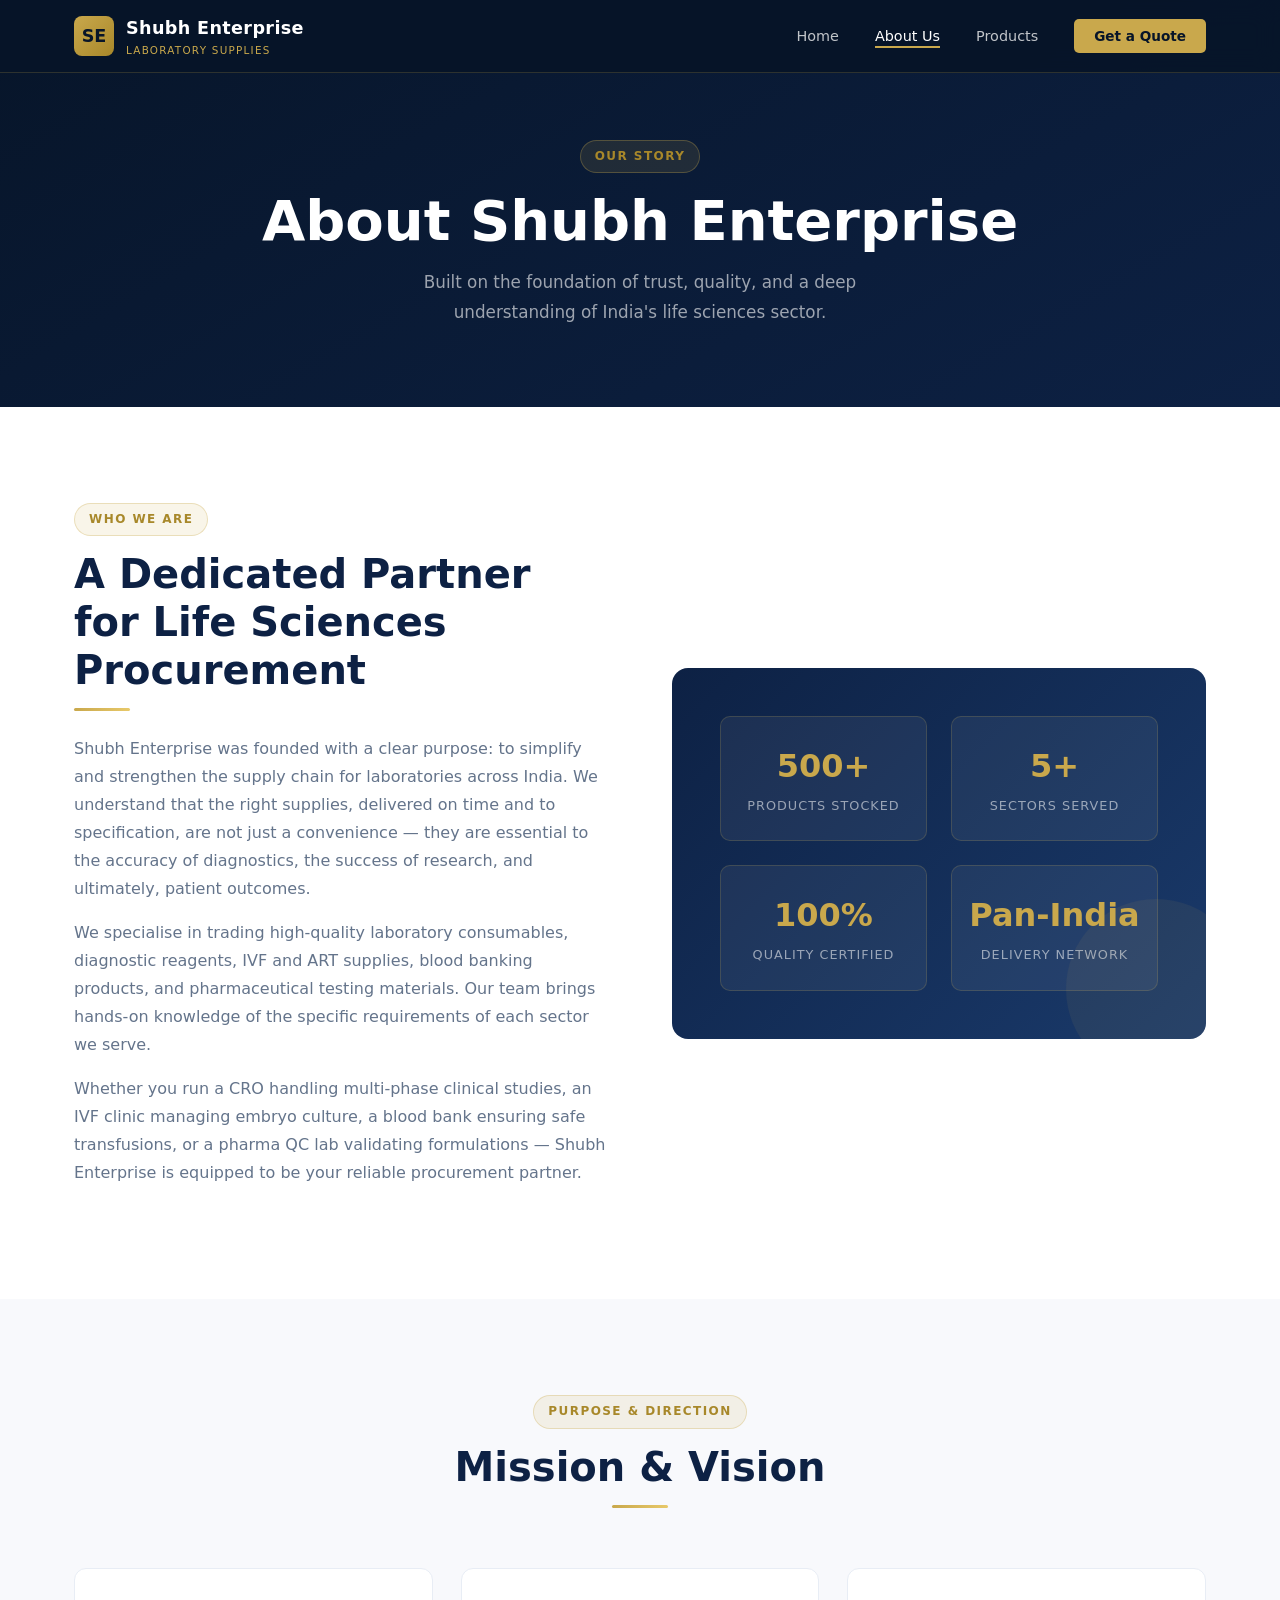
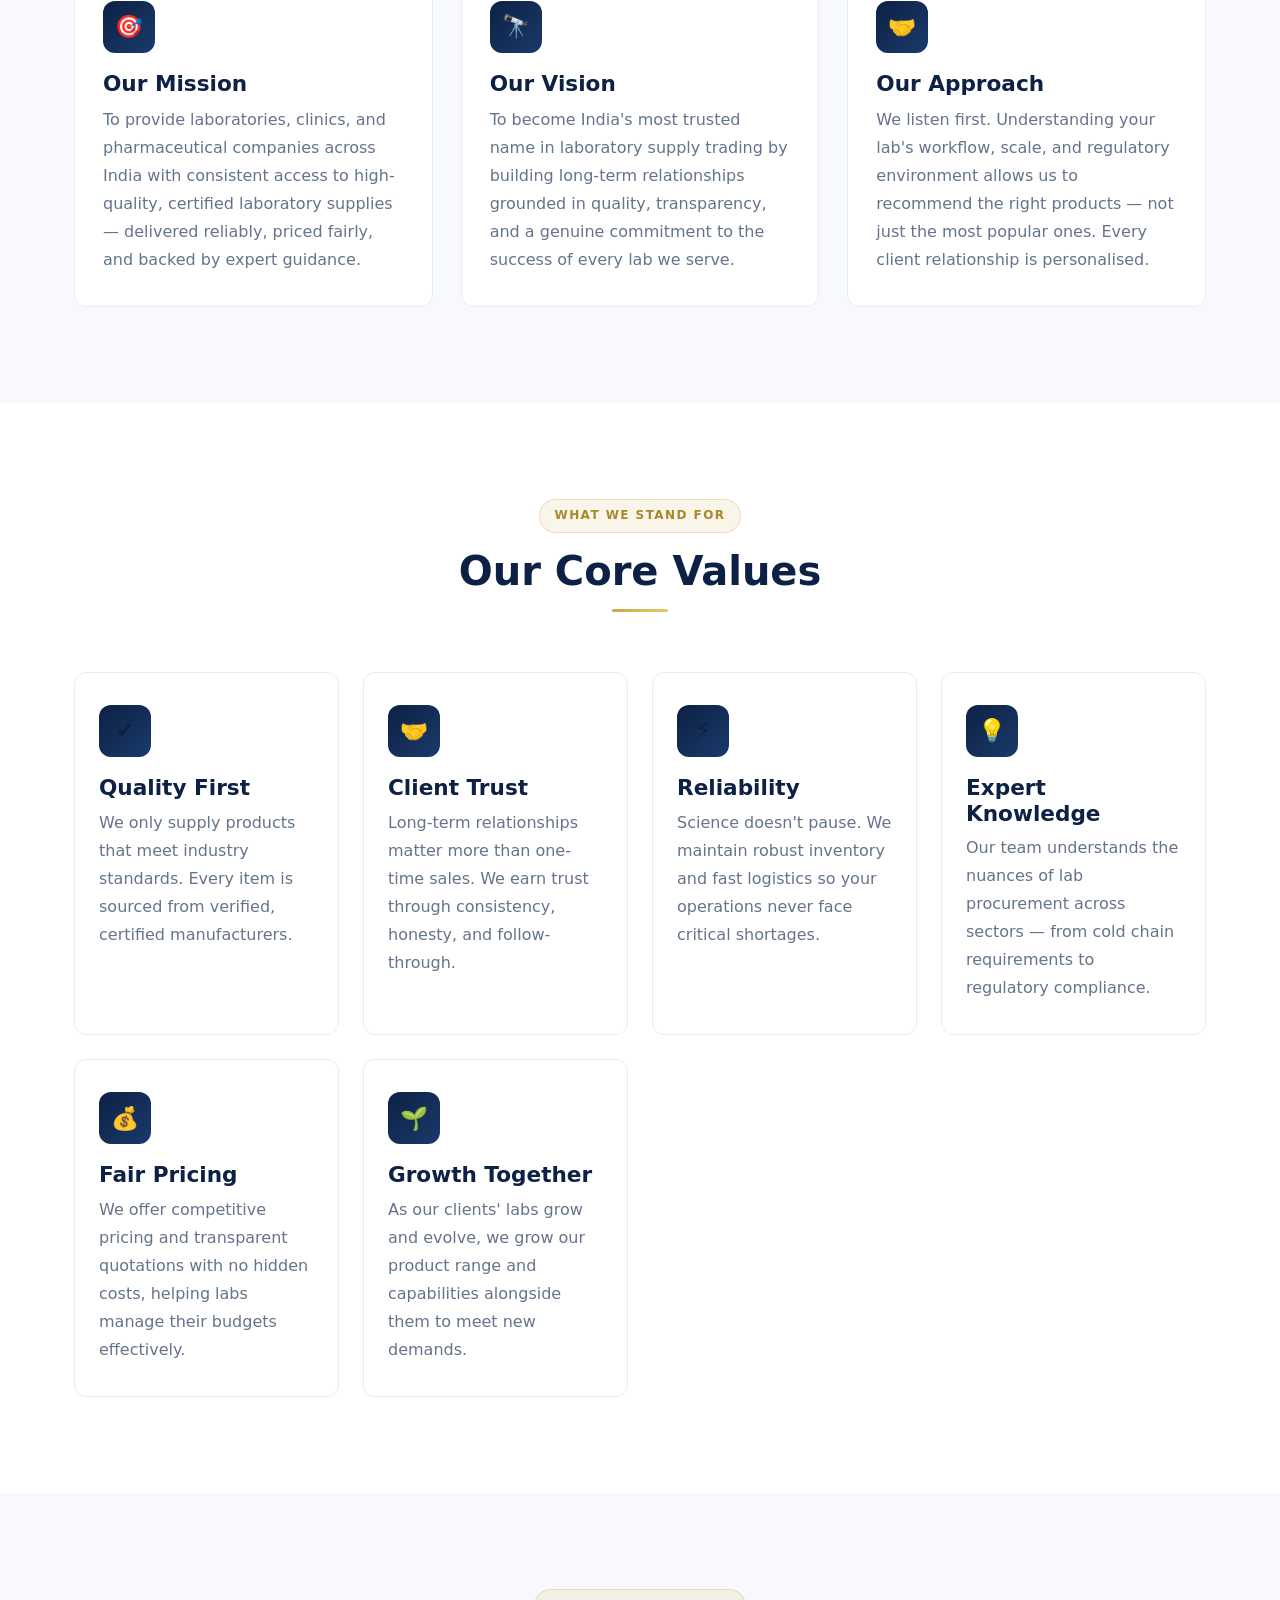
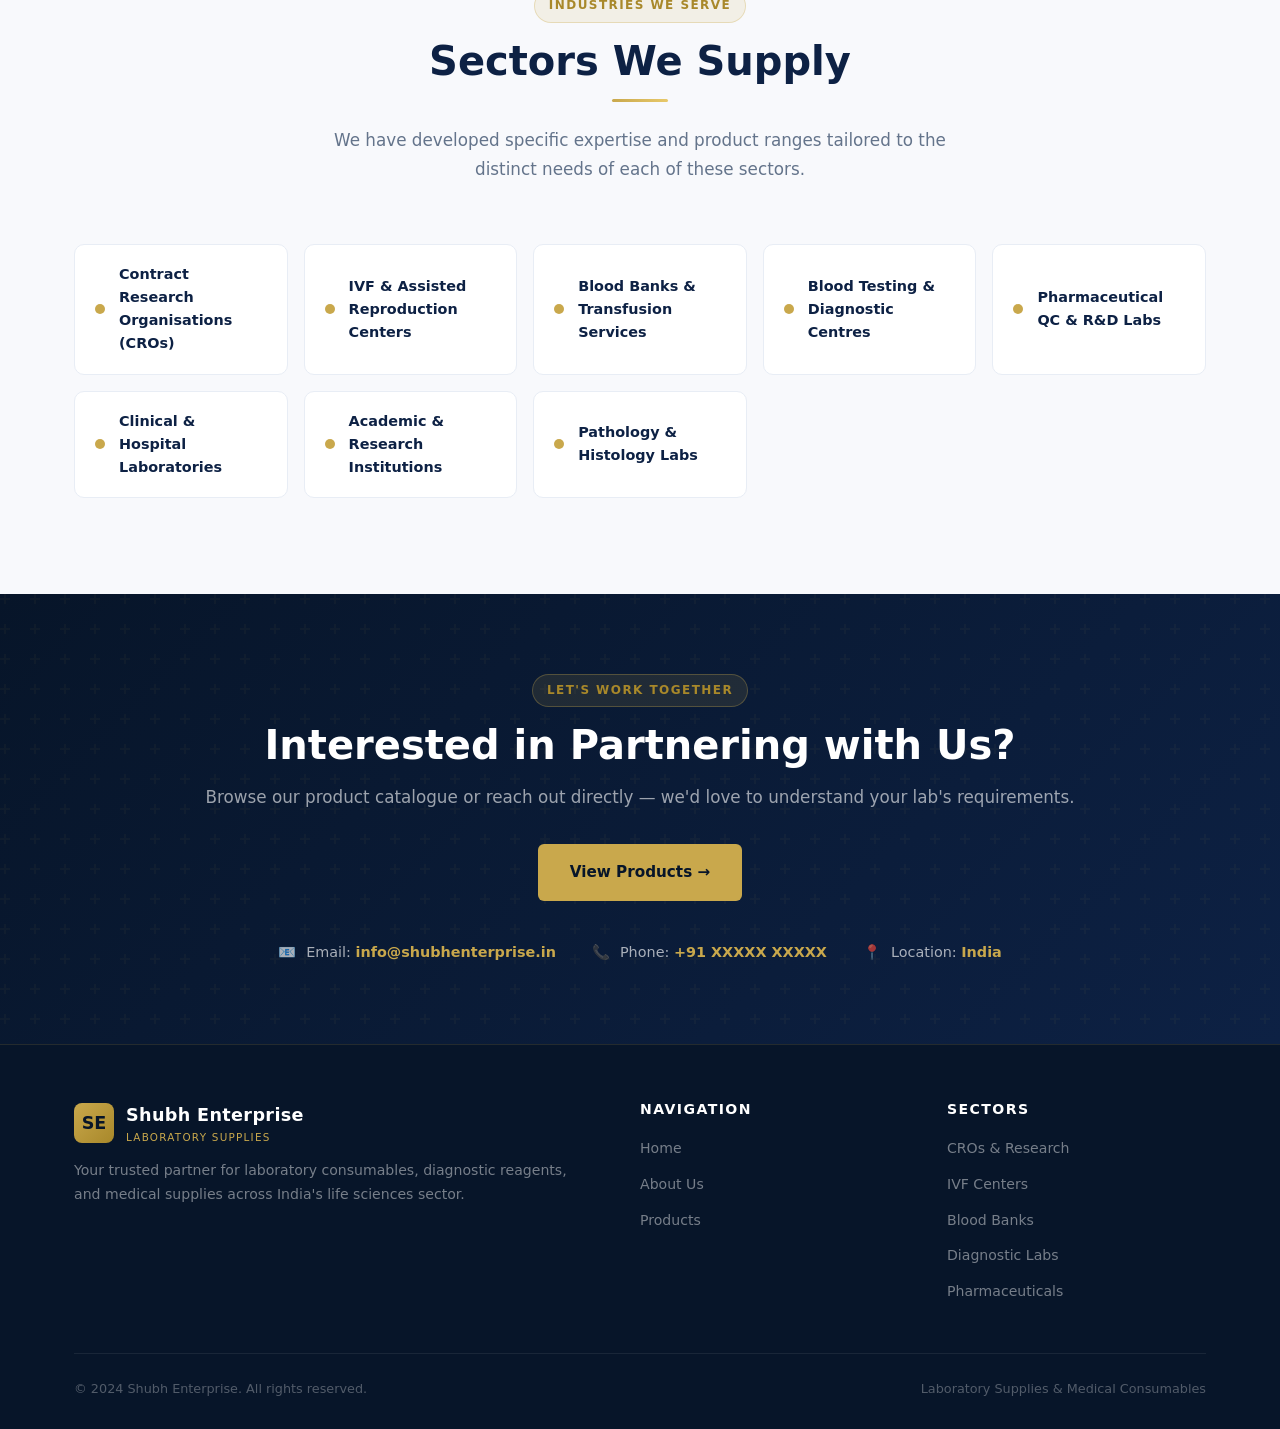
==== commit 7b09e84e: "Revert to original website — remove redesign and asset folders" ====
--- a/about.html
+++ b/about.html
@@ -3,507 +3,240 @@
 <head>
   <meta charset="UTF-8" />
   <meta name="viewport" content="width=device-width, initial-scale=1.0" />
-  <meta name="description" content="About Shubh Enterprise — our story, leadership team, values, and the sectors we serve across India's life sciences industry." />
+  <meta name="description" content="About Shubh Enterprise — our story, mission, values, and the sectors we serve across India's life sciences industry." />
   <title>About Us | Shubh Enterprise</title>
   <link rel="stylesheet" href="styles.css" />
-  <link rel="icon" href="assets/images/logo/favicon.ico" type="image/x-icon" />
 </head>
 <body>
 
-<!-- ===================== NAVBAR ===================== -->
-<nav class="navbar" id="navbar">
-  <div class="container nav-wrap">
-    <a href="index.html" class="nav-logo">
-      <img src="assets/images/logo/logo.png" alt="Shubh Enterprise"
-           class="logo-img"
-           onerror="this.style.display='none'; this.nextElementSibling.style.display='flex';" />
-      <div class="logo-fallback" style="display:none;">SE</div>
-      <div class="brand-text">
-        <span class="brand-name">Shubh Enterprise</span>
-        <span class="brand-sub">Laboratory Supplies</span>
-      </div>
-    </a>
-    <ul class="nav-menu">
-      <li class="nav-item">
-        <a href="about.html" class="nav-link active">
-          About Us
-          <svg viewBox="0 0 12 12" fill="currentColor"><path d="M6 8L1 3h10z"/></svg>
-        </a>
-        <div class="dropdown">
-          <a href="#overview">Company Overview</a>
-          <a href="#leadership">Leadership &amp; Team</a>
-          <a href="#values">Our Values</a>
-          <a href="#sectors">Sectors We Serve</a>
-        </div>
-      </li>
-      <li class="nav-item">
-        <a href="products.html" class="nav-link">
-          Products
-          <svg viewBox="0 0 12 12" fill="currentColor"><path d="M6 8L1 3h10z"/></svg>
-        </a>
-        <div class="dropdown">
-          <a href="products.html?cat=consumables">Lab Consumables</a>
-          <a href="products.html?cat=ivf">IVF &amp; ART Supplies</a>
-          <a href="products.html?cat=bloodbank">Blood Bank Supplies</a>
-          <a href="products.html?cat=diagnostics">Diagnostic Reagents</a>
-          <a href="products.html?cat=pharma">Pharma &amp; QC Supplies</a>
-        </div>
-      </li>
-      <li class="nav-item"><a href="index.html#sectors" class="nav-link">Sectors</a></li>
-      <li class="nav-item"><a href="products.html" class="nav-link nav-cta">Get a Quote</a></li>
-    </ul>
-  </div>
-</nav>
-
-<!-- ===================== PAGE HERO ===================== -->
-<section class="page-hero">
-  <div class="page-hero-bg" id="aboutBg"
-       style="background-image:url('assets/images/hero/about-banner.jpg')"></div>
-  <span class="tag">Our Story</span>
-  <h1>About Shubh Enterprise</h1>
-  <p>Built on trust, quality, and a deep understanding of India's life sciences procurement landscape.</p>
-  <div class="breadcrumb">
-    <a href="index.html">Home</a>
-    <span class="breadcrumb-sep">/</span>
-    <span>About Us</span>
-  </div>
-</section>
-
-<!-- ===================== COMPANY OVERVIEW ===================== -->
-<section class="section" id="overview">
-  <div class="container">
-    <div class="who-grid">
-
-      <div class="who-text">
-        <span class="tag">Who We Are</span>
-        <h2 class="text-navy">A Dedicated Partner for Life Sciences Procurement</h2>
-        <div class="divider"></div>
-        <p>
-          Shubh Enterprise was founded with a clear purpose: to simplify and strengthen
-          the supply chain for laboratories across India. We understand that the right
-          supplies — delivered on time and to specification — are not just a convenience;
-          they are essential to the accuracy of diagnostics, the success of IVF programs,
-          the safety of blood transfusions, and the integrity of pharmaceutical research.
-        </p>
-        <p>
-          We specialise in trading high-quality laboratory consumables, diagnostic reagents,
-          IVF and ART supplies, blood banking products, and pharmaceutical testing materials.
-          Our team brings hands-on knowledge of the specific requirements of each sector
-          we serve, allowing us to go beyond simply supplying products — we advise, we
-          customise, and we commit.
-        </p>
-        <ul class="who-checklist">
-          <li class="who-check">Products sourced from certified manufacturers</li>
-          <li class="who-check">Sector-specific expertise and recommendations</li>
-          <li class="who-check">Competitive, transparent pricing</li>
-          <li class="who-check">Reliable pan-India delivery network</li>
-          <li class="who-check">Dedicated after-sales support</li>
-        </ul>
-      </div>
-
-      <div class="who-visual">
-        <div class="who-img-main">
-          <img src="assets/images/culture/culture-2.jpg"
-               alt="Shubh Enterprise operations"
-               onerror="this.parentElement.innerHTML='<div class=\'img-placeholder\' style=\'height:100%\'><svg viewBox=\'0 0 24 24\' fill=\'none\' stroke=\'currentColor\' stroke-width=\'1.5\'><rect x=\'3\' y=\'3\' width=\'18\' height=\'18\' rx=\'2\'/><circle cx=\'8.5\' cy=\'8.5\' r=\'1.5\'/><path d=\'m21 15-5-5L5 21\'/></svg><span>Drop culture-2.jpg in assets/images/culture/</span></div>'" />
-        </div>
-        <div class="who-badge">
-          <div class="b-num">5<span style="font-size:1.2rem">+</span></div>
-          <div class="b-txt">Sectors<br/>Served</div>
-        </div>
-      </div>
-
-    </div>
-  </div>
-</section>
-
-<!-- ===================== MISSION & VISION ===================== -->
-<section class="section section-alt">
-  <div class="container">
-    <div class="section-head">
-      <span class="tag">Purpose &amp; Direction</span>
-      <h2>Mission, Vision &amp; Approach</h2>
-      <div class="divider c"></div>
-    </div>
-    <div class="why-grid">
-      <div class="why-card">
-        <div class="why-icon">🎯</div>
-        <h3>Our Mission</h3>
-        <p>To provide laboratories, clinics, and pharmaceutical companies across India with consistent access to high-quality, certified laboratory supplies — delivered reliably, priced fairly, and backed by expert guidance at every step.</p>
-      </div>
-      <div class="why-card">
-        <div class="why-icon">🔭</div>
-        <h3>Our Vision</h3>
-        <p>To become India's most trusted name in laboratory supply trading, built on long-term relationships grounded in quality, transparency, and a genuine commitment to the success of every laboratory we serve.</p>
-      </div>
-      <div class="why-card">
-        <div class="why-icon">🤝</div>
-        <h3>Our Approach</h3>
-        <p>We listen first. Understanding your lab's workflow, scale, and regulatory environment allows us to recommend the right products — not just the most popular ones. Every client relationship is personalised and long-term.</p>
-      </div>
-    </div>
-  </div>
-</section>
-
-<!-- ===================== LEADERSHIP & TEAM ===================== -->
-<section class="section" id="leadership">
-  <div class="container">
-
-    <div class="section-head">
-      <span class="tag">Leadership &amp; Team</span>
-      <h2>The People Behind<br />Shubh Enterprise</h2>
-      <div class="divider c"></div>
-      <p>Our leadership brings decades of combined experience in laboratory supply trading, life sciences distribution, and business operations across India.</p>
-    </div>
-
-    <!-- Leadership profiles -->
-    <div class="leadership-grid">
-
-      <!-- Proprietor -->
-      <div class="leader-card">
-        <div class="leader-img">
-          <img src="assets/images/team/proprietor-headshot.jpg"
-               alt="Proprietor — Shubh Enterprise"
-               onerror="this.style.display='none'; this.nextElementSibling.style.display='flex';" />
-          <div class="img-placeholder" style="display:none; height:100%;">
-            <svg viewBox="0 0 24 24" fill="none" stroke="currentColor" stroke-width="1.5">
-              <circle cx="12" cy="8" r="4"/>
-              <path d="M4 20c0-4 3.6-7 8-7s8 3 8 7"/>
-            </svg>
-            <span>Drop proprietor-headshot.jpg<br/>in assets/images/team/</span>
-          </div>
-          <div class="leader-badge">Proprietor</div>
-        </div>
-        <div class="leader-body">
-          <div class="leader-name">[Proprietor Full Name]</div>
-          <div class="leader-role">Proprietor &amp; Founder &nbsp;|&nbsp; S/o [Father's Name]</div>
+  <!-- NAVBAR -->
+  <nav class="navbar" id="navbar">
+    <div class="container nav-inner">
+      <a href="index.html" class="logo">
+        <div class="logo-icon">
+          <img src="images/logo.png" alt="Shubh Enterprise Logo" style="width:100%;height:100%;object-fit:contain;border-radius:8px;" onerror="this.outerHTML='SE'" />
+        </div>
+        <div class="logo-text">
+          <span class="logo-name">Shubh Enterprise</span>
+          <span class="logo-tag">Laboratory Supplies</span>
+        </div>
+      </a>
+      <ul class="nav-links">
+        <li><a href="index.html">Home</a></li>
+        <li><a href="about.html" class="active">About Us</a></li>
+        <li><a href="products.html">Products</a></li>
+        <li><a href="products.html" class="nav-cta">Get a Quote</a></li>
+      </ul>
+    </div>
+  </nav>
+
+  <!-- PAGE HERO -->
+  <section class="about-hero">
+    <div class="container">
+      <span class="section-tag">Our Story</span>
+      <h1>About Shubh Enterprise</h1>
+      <p>Built on the foundation of trust, quality, and a deep understanding of India's life sciences sector.</p>
+    </div>
+  </section>
+
+  <!-- ABOUT INTRO -->
+  <section class="section">
+    <div class="container">
+      <div class="about-intro">
+        <div class="about-intro-text">
+          <span class="section-tag">Who We Are</span>
+          <h2>A Dedicated Partner for Life Sciences Procurement</h2>
+          <div class="divider"></div>
           <p>
-            [Write a 2–3 sentence professional bio here. Include background, years of experience
-            in the industry, and what drove them to establish Shubh Enterprise. For example:
-            "With over X years in the laboratory supply and life sciences sector, [Name] founded
-            Shubh Enterprise with a vision to bridge the gap between global product quality and
-            accessible, reliable supply for Indian laboratories."]
+            Shubh Enterprise was founded with a clear purpose: to simplify and strengthen the supply chain for laboratories across India. We understand that the right supplies, delivered on time and to specification, are not just a convenience — they are essential to the accuracy of diagnostics, the success of research, and ultimately, patient outcomes.
           </p>
           <p>
-            [Add a second paragraph about expertise, domain knowledge, or industry involvement.
-            Example: "His deep understanding of procurement challenges faced by CROs and
-            diagnostic centres shaped the company's client-first philosophy."]
-          </p>
-          <div class="vision-block">
-            <div class="v-label">Vision Statement</div>
-            <p>"[Add the proprietor's vision statement or a guiding principle they stand by. Example: 'Our goal is not just to supply — it is to become an indispensable extension of every laboratory we serve.']"</p>
-          </div>
-        </div>
-      </div>
-
-      <!-- Director -->
-      <div class="leader-card">
-        <div class="leader-img">
-          <img src="assets/images/team/director-headshot.jpg"
-               alt="Director — Shubh Enterprise"
-               onerror="this.style.display='none'; this.nextElementSibling.style.display='flex';" />
-          <div class="img-placeholder" style="display:none; height:100%;">
-            <svg viewBox="0 0 24 24" fill="none" stroke="currentColor" stroke-width="1.5">
-              <circle cx="12" cy="8" r="4"/>
-              <path d="M4 20c0-4 3.6-7 8-7s8 3 8 7"/>
-            </svg>
-            <span>Drop director-headshot.jpg<br/>in assets/images/team/</span>
-          </div>
-          <div class="leader-badge">Director</div>
-        </div>
-        <div class="leader-body">
-          <div class="leader-name">[Director Full Name]</div>
-          <div class="leader-role">Director &amp; Head of Operations</div>
-          <p>
-            [Write a 2–3 sentence professional bio here. Include educational background,
-            operational expertise, and contributions to the business. For example:
-            "[Name] leads operations at Shubh Enterprise, overseeing procurement,
-            client relationships, and supply chain logistics. With a background in
-            [field/degree], she/he brings both technical knowledge and business acumen
-            to every client engagement."]
+            We specialise in trading high-quality laboratory consumables, diagnostic reagents, IVF and ART supplies, blood banking products, and pharmaceutical testing materials. Our team brings hands-on knowledge of the specific requirements of each sector we serve.
           </p>
           <p>
-            [Add detail about their sector-specific knowledge or key achievements.
-            Example: "Her hands-on experience with IVF clinic supply requirements and
-            pharmaceutical QC procurement has been instrumental in building Shubh
-            Enterprise's reputation for accuracy and reliability."]
+            Whether you run a CRO handling multi-phase clinical studies, an IVF clinic managing embryo culture, a blood bank ensuring safe transfusions, or a pharma QC lab validating formulations — Shubh Enterprise is equipped to be your reliable procurement partner.
           </p>
-          <div class="vision-block">
-            <div class="v-label">Operational Philosophy</div>
-            <p>"[Add the director's guiding principle or a statement about how they approach operations. Example: 'Every order is a commitment. We treat each client's laboratory as if it were our own.']"</p>
+        </div>
+        <div class="about-visual">
+          <img src="images/office.jpg" alt="Shubh Enterprise office" style="width:100%;border-radius:10px;margin-bottom:24px;object-fit:cover;max-height:200px;display:block;" onerror="this.style.display='none'" />
+          <div class="about-stat-grid">
+            <div class="about-stat">
+              <div class="num">500+</div>
+              <div class="lbl">Products Stocked</div>
+            </div>
+            <div class="about-stat">
+              <div class="num">5+</div>
+              <div class="lbl">Sectors Served</div>
+            </div>
+            <div class="about-stat">
+              <div class="num">100%</div>
+              <div class="lbl">Quality Certified</div>
+            </div>
+            <div class="about-stat">
+              <div class="num">Pan-India</div>
+              <div class="lbl">Delivery Network</div>
+            </div>
           </div>
         </div>
       </div>
-
-    </div><!-- /leadership-grid -->
-
-    <!-- Team Photo Grid -->
-    <div style="margin-bottom: 20px;">
-      <h3 style="color:var(--navy); margin-bottom:8px;">Our Team</h3>
-      <p style="font-size:.9rem; margin-bottom:24px;">The dedicated professionals who ensure every order is fulfilled with accuracy, care, and speed.</p>
-    </div>
-    <div class="team-grid" style="margin-bottom:56px;">
-      <div class="team-photo">
-        <img src="assets/images/team/team-1.jpg" alt="Team Member"
-             onerror="this.style.display='none'; this.nextElementSibling.style.display='flex';" />
-        <div class="img-placeholder" style="display:none; height:100%;">
-          <svg viewBox="0 0 24 24" fill="none" stroke="currentColor" stroke-width="1.5"><circle cx="12" cy="8" r="4"/><path d="M4 20c0-4 3.6-7 8-7s8 3 8 7"/></svg>
-          <span>team-1.jpg</span>
-        </div>
-        <div class="team-photo-label">Team Member Name &bull; Role</div>
-      </div>
-      <div class="team-photo">
-        <img src="assets/images/team/team-2.jpg" alt="Team Member"
-             onerror="this.style.display='none'; this.nextElementSibling.style.display='flex';" />
-        <div class="img-placeholder" style="display:none; height:100%;">
-          <svg viewBox="0 0 24 24" fill="none" stroke="currentColor" stroke-width="1.5"><circle cx="12" cy="8" r="4"/><path d="M4 20c0-4 3.6-7 8-7s8 3 8 7"/></svg>
-          <span>team-2.jpg</span>
-        </div>
-        <div class="team-photo-label">Team Member Name &bull; Role</div>
-      </div>
-      <div class="team-photo">
-        <img src="assets/images/team/team-3.jpg" alt="Team Member"
-             onerror="this.style.display='none'; this.nextElementSibling.style.display='flex';" />
-        <div class="img-placeholder" style="display:none; height:100%;">
-          <svg viewBox="0 0 24 24" fill="none" stroke="currentColor" stroke-width="1.5"><circle cx="12" cy="8" r="4"/><path d="M4 20c0-4 3.6-7 8-7s8 3 8 7"/></svg>
-          <span>team-3.jpg</span>
-        </div>
-        <div class="team-photo-label">Team Member Name &bull; Role</div>
-      </div>
-      <div class="team-photo">
-        <img src="assets/images/team/team-4.jpg" alt="Team Member"
-             onerror="this.style.display='none'; this.nextElementSibling.style.display='flex';" />
-        <div class="img-placeholder" style="display:none; height:100%;">
-          <svg viewBox="0 0 24 24" fill="none" stroke="currentColor" stroke-width="1.5"><circle cx="12" cy="8" r="4"/><path d="M4 20c0-4 3.6-7 8-7s8 3 8 7"/></svg>
-          <span>team-4.jpg</span>
-        </div>
-        <div class="team-photo-label">Team Member Name &bull; Role</div>
-      </div>
-      <div class="team-photo">
-        <img src="assets/images/team/team-5.jpg" alt="Team Member"
-             onerror="this.style.display='none'; this.nextElementSibling.style.display='flex';" />
-        <div class="img-placeholder" style="display:none; height:100%;">
-          <svg viewBox="0 0 24 24" fill="none" stroke="currentColor" stroke-width="1.5"><circle cx="12" cy="8" r="4"/><path d="M4 20c0-4 3.6-7 8-7s8 3 8 7"/></svg>
-          <span>team-5.jpg</span>
-        </div>
-        <div class="team-photo-label">Team Member Name &bull; Role</div>
-      </div>
-      <div class="team-photo">
-        <img src="assets/images/team/team-6.jpg" alt="Team Member"
-             onerror="this.style.display='none'; this.nextElementSibling.style.display='flex';" />
-        <div class="img-placeholder" style="display:none; height:100%;">
-          <svg viewBox="0 0 24 24" fill="none" stroke="currentColor" stroke-width="1.5"><circle cx="12" cy="8" r="4"/><path d="M4 20c0-4 3.6-7 8-7s8 3 8 7"/></svg>
-          <span>team-6.jpg</span>
-        </div>
-        <div class="team-photo-label">Team Member Name &bull; Role</div>
-      </div>
-    </div>
-
-    <!-- Culture / Facility Photos -->
-    <div style="margin-bottom: 20px;">
-      <h3 style="color:var(--navy); margin-bottom:8px;">Our Workspace &amp; Culture</h3>
-      <p style="font-size:.9rem; margin-bottom:24px;">A look inside the operations, warehouse, and team environment that keeps Shubh Enterprise running every day.</p>
-    </div>
-    <div class="culture-grid">
-      <div class="culture-photo">
-        <img src="assets/images/culture/culture-1.jpg" alt="Shubh Enterprise office"
-             onerror="this.style.display='none'; this.nextElementSibling.style.display='flex';" />
-        <div class="img-placeholder" style="display:none; height:100%;">
-          <svg viewBox="0 0 24 24" fill="none" stroke="currentColor" stroke-width="1.5"><rect x="3" y="3" width="18" height="18" rx="2"/><circle cx="8.5" cy="8.5" r="1.5"/><path d="m21 15-5-5L5 21"/></svg>
-          <span>Drop culture-1.jpg in assets/images/culture/</span>
-        </div>
-        <div class="culture-caption">Office &amp; Team</div>
-      </div>
-      <div class="culture-photo">
-        <img src="assets/images/culture/culture-2.jpg" alt="Warehouse &amp; storage"
-             onerror="this.style.display='none'; this.nextElementSibling.style.display='flex';" />
-        <div class="img-placeholder" style="display:none; height:100%;">
-          <svg viewBox="0 0 24 24" fill="none" stroke="currentColor" stroke-width="1.5"><rect x="3" y="3" width="18" height="18" rx="2"/><circle cx="8.5" cy="8.5" r="1.5"/><path d="m21 15-5-5L5 21"/></svg>
-          <span>Drop culture-2.jpg in assets/images/culture/</span>
-        </div>
-        <div class="culture-caption">Warehouse &amp; Storage Facility</div>
-      </div>
-      <div class="culture-photo">
-        <img src="assets/images/culture/culture-3.jpg" alt="Team meeting"
-             onerror="this.style.display='none'; this.nextElementSibling.style.display='flex';" />
-        <div class="img-placeholder" style="display:none; height:100%;">
-          <svg viewBox="0 0 24 24" fill="none" stroke="currentColor" stroke-width="1.5"><rect x="3" y="3" width="18" height="18" rx="2"/><circle cx="8.5" cy="8.5" r="1.5"/><path d="m21 15-5-5L5 21"/></svg>
-          <span>Drop culture-3.jpg in assets/images/culture/</span>
-        </div>
-        <div class="culture-caption">Team Collaboration</div>
-      </div>
-      <div class="culture-photo">
-        <img src="assets/images/culture/culture-4.jpg" alt="Logistics and delivery"
-             onerror="this.style.display='none'; this.nextElementSibling.style.display='flex';" />
-        <div class="img-placeholder" style="display:none; height:100%;">
-          <svg viewBox="0 0 24 24" fill="none" stroke="currentColor" stroke-width="1.5"><rect x="3" y="3" width="18" height="18" rx="2"/><circle cx="8.5" cy="8.5" r="1.5"/><path d="m21 15-5-5L5 21"/></svg>
-          <span>Drop culture-4.jpg in assets/images/culture/</span>
-        </div>
-        <div class="culture-caption">Dispatch &amp; Logistics</div>
-      </div>
-    </div>
-
-  </div>
-</section>
-
-<!-- ===================== VALUES ===================== -->
-<section class="section section-alt" id="values">
-  <div class="container">
-    <div class="section-head">
-      <span class="tag">What We Stand For</span>
-      <h2>Our Core Values</h2>
-      <div class="divider c"></div>
-    </div>
-    <div class="why-grid">
-      <div class="why-card">
-        <div class="why-icon">✅</div>
-        <h3>Quality First</h3>
-        <p>We only supply products that meet industry and regulatory standards, sourced from verified, certified manufacturers.</p>
-      </div>
-      <div class="why-card">
-        <div class="why-icon">🤝</div>
-        <h3>Client Trust</h3>
-        <p>Long-term relationships matter more than one-time sales. We earn trust through consistency, honesty, and follow-through.</p>
-      </div>
-      <div class="why-card">
-        <div class="why-icon">⚡</div>
-        <h3>Reliability</h3>
-        <p>Science doesn't pause. We maintain robust inventory and fast logistics so your lab is never short of critical supplies.</p>
-      </div>
-      <div class="why-card">
-        <div class="why-icon">💡</div>
-        <h3>Expert Knowledge</h3>
-        <p>Our team understands the nuances of lab procurement across sectors — from cold chain to regulatory compliance.</p>
-      </div>
-      <div class="why-card">
-        <div class="why-icon">💰</div>
-        <h3>Fair Pricing</h3>
-        <p>Competitive pricing and transparent quotations with no hidden costs — helping labs manage their budgets effectively.</p>
-      </div>
-      <div class="why-card">
-        <div class="why-icon">🌱</div>
-        <h3>Growth Together</h3>
-        <p>As our clients' labs grow and evolve, we grow our product range and capabilities alongside them.</p>
-      </div>
-    </div>
-  </div>
-</section>
-
-<!-- ===================== SECTORS ===================== -->
-<section class="section" id="sectors">
-  <div class="container">
-    <div class="section-head">
-      <span class="tag">Industries We Serve</span>
-      <h2>Sectors We Supply</h2>
-      <div class="divider c"></div>
-      <p>We have developed specific expertise and curated product ranges for the distinct needs of each of these sectors.</p>
-    </div>
-    <div class="sectors-grid">
-      <div class="sector-card"><div class="sector-icon">🧪</div>Contract Research Organisations (CROs)</div>
-      <div class="sector-card"><div class="sector-icon">🧬</div>IVF &amp; Assisted Reproduction Centers</div>
-      <div class="sector-card"><div class="sector-icon">🩸</div>Blood Banks &amp; Transfusion Services</div>
-      <div class="sector-card"><div class="sector-icon">🔬</div>Blood Testing &amp; Diagnostic Centres</div>
-      <div class="sector-card"><div class="sector-icon">💊</div>Pharmaceutical QC &amp; R&amp;D Labs</div>
-      <div class="sector-card"><div class="sector-icon">🏥</div>Clinical &amp; Hospital Laboratories</div>
-      <div class="sector-card"><div class="sector-icon">🎓</div>Academic &amp; Research Institutions</div>
-      <div class="sector-card"><div class="sector-icon">🧫</div>Pathology &amp; Histology Labs</div>
-    </div>
-  </div>
-</section>
-
-<!-- ===================== CTA ===================== -->
-<section class="cta-banner">
-  <div class="container">
-    <span class="tag">Let's Work Together</span>
-    <h2>Interested in Partnering with Us?</h2>
-    <p>Browse our product catalogue or reach out directly. We'd love to understand your lab's requirements.</p>
-    <div class="btn-row">
-      <a href="products.html" class="btn btn-gold">View Products &rarr;</a>
-      <a href="mailto:info@shubhenterprise.in" class="btn btn-outline-white">Email Us</a>
-    </div>
-    <div class="cta-contacts">
-      <div class="cta-contact-item">📧 <span>Email: <strong>info@shubhenterprise.in</strong></span></div>
-      <div class="cta-contact-item">📞 <span>Phone: <strong>+91 XXXXX XXXXX</strong></span></div>
-      <div class="cta-contact-item">📍 <span>Location: <strong>India</strong></span></div>
-    </div>
-  </div>
-</section>
-
-<!-- ===================== FOOTER ===================== -->
-<footer>
-  <div class="container">
-    <div class="footer-grid">
-      <div class="footer-brand">
-        <div class="footer-logo">
-          <div class="fl-icon">
-            <img src="assets/images/logo/logo-white.png" alt="SE"
-                 onerror="this.style.display='none'; this.parentElement.textContent='SE';" />
+    </div>
+  </section>
+
+  <!-- MISSION & VISION -->
+  <section class="section section-alt">
+    <div class="container">
+      <div class="section-header">
+        <span class="section-tag">Purpose &amp; Direction</span>
+        <h2>Mission &amp; Vision</h2>
+        <div class="divider center"></div>
+      </div>
+      <div class="why-grid">
+        <div class="why-card">
+          <div class="value-icon" style="margin-bottom:18px;">&#x1F3AF;</div>
+          <h3>Our Mission</h3>
+          <p>To provide laboratories, clinics, and pharmaceutical companies across India with consistent access to high-quality, certified laboratory supplies — delivered reliably, priced fairly, and backed by expert guidance.</p>
+        </div>
+        <div class="why-card">
+          <div class="value-icon" style="margin-bottom:18px;">&#x1F52D;</div>
+          <h3>Our Vision</h3>
+          <p>To become India's most trusted name in laboratory supply trading by building long-term relationships grounded in quality, transparency, and a genuine commitment to the success of every lab we serve.</p>
+        </div>
+        <div class="why-card">
+          <div class="value-icon" style="margin-bottom:18px;">&#x1F91D;</div>
+          <h3>Our Approach</h3>
+          <p>We listen first. Understanding your lab's workflow, scale, and regulatory environment allows us to recommend the right products — not just the most popular ones. Every client relationship is personalised.</p>
+        </div>
+      </div>
+    </div>
+  </section>
+
+  <!-- VALUES -->
+  <section class="section">
+    <div class="container">
+      <div class="section-header">
+        <span class="section-tag">What We Stand For</span>
+        <h2>Our Core Values</h2>
+        <div class="divider center"></div>
+      </div>
+      <div class="values-grid">
+        <div class="value-card">
+          <div class="value-icon">&#x2714;&#xFE0F;</div>
+          <h3>Quality First</h3>
+          <p>We only supply products that meet industry standards. Every item is sourced from verified, certified manufacturers.</p>
+        </div>
+        <div class="value-card">
+          <div class="value-icon">&#x1F91D;</div>
+          <h3>Client Trust</h3>
+          <p>Long-term relationships matter more than one-time sales. We earn trust through consistency, honesty, and follow-through.</p>
+        </div>
+        <div class="value-card">
+          <div class="value-icon">&#x26A1;</div>
+          <h3>Reliability</h3>
+          <p>Science doesn't pause. We maintain robust inventory and fast logistics so your operations never face critical shortages.</p>
+        </div>
+        <div class="value-card">
+          <div class="value-icon">&#x1F4A1;</div>
+          <h3>Expert Knowledge</h3>
+          <p>Our team understands the nuances of lab procurement across sectors — from cold chain requirements to regulatory compliance.</p>
+        </div>
+        <div class="value-card">
+          <div class="value-icon">&#x1F4B0;</div>
+          <h3>Fair Pricing</h3>
+          <p>We offer competitive pricing and transparent quotations with no hidden costs, helping labs manage their budgets effectively.</p>
+        </div>
+        <div class="value-card">
+          <div class="value-icon">&#x1F331;</div>
+          <h3>Growth Together</h3>
+          <p>As our clients' labs grow and evolve, we grow our product range and capabilities alongside them to meet new demands.</p>
+        </div>
+      </div>
+    </div>
+  </section>
+
+  <!-- SECTORS SERVED -->
+  <section class="section section-alt">
+    <div class="container">
+      <div class="section-header">
+        <span class="section-tag">Industries We Serve</span>
+        <h2>Sectors We Supply</h2>
+        <div class="divider center"></div>
+        <p>We have developed specific expertise and product ranges tailored to the distinct needs of each of these sectors.</p>
+      </div>
+      <div class="sectors-grid">
+        <div class="sector-item"><div class="sector-dot"></div>Contract Research Organisations (CROs)</div>
+        <div class="sector-item"><div class="sector-dot"></div>IVF &amp; Assisted Reproduction Centers</div>
+        <div class="sector-item"><div class="sector-dot"></div>Blood Banks &amp; Transfusion Services</div>
+        <div class="sector-item"><div class="sector-dot"></div>Blood Testing &amp; Diagnostic Centres</div>
+        <div class="sector-item"><div class="sector-dot"></div>Pharmaceutical QC &amp; R&amp;D Labs</div>
+        <div class="sector-item"><div class="sector-dot"></div>Clinical &amp; Hospital Laboratories</div>
+        <div class="sector-item"><div class="sector-dot"></div>Academic &amp; Research Institutions</div>
+        <div class="sector-item"><div class="sector-dot"></div>Pathology &amp; Histology Labs</div>
+      </div>
+    </div>
+  </section>
+
+  <!-- CTA -->
+  <section class="cta-section">
+    <div class="container">
+      <span class="section-tag">Let's Work Together</span>
+      <h2>Interested in Partnering with Us?</h2>
+      <p>Browse our product catalogue or reach out directly — we'd love to understand your lab's requirements.</p>
+      <a href="products.html" class="btn btn-primary">View Products &#x2192;</a>
+      <div class="cta-contact">
+        <div class="cta-contact-item">&#x1F4E7; <span>Email: <strong>info@shubhenterprise.in</strong></span></div>
+        <div class="cta-contact-item">&#x1F4DE; <span>Phone: <strong>+91 XXXXX XXXXX</strong></span></div>
+        <div class="cta-contact-item">&#x1F4CD; <span>Location: <strong>India</strong></span></div>
+      </div>
+    </div>
+  </section>
+
+  <!-- FOOTER -->
+  <footer>
+    <div class="container">
+      <div class="footer-grid">
+        <div class="footer-brand">
+          <div class="logo">
+            <div class="logo-icon">
+              <img src="images/logo.png" alt="Shubh Enterprise Logo" style="width:100%;height:100%;object-fit:contain;border-radius:8px;" onerror="this.outerHTML='SE'" />
+            </div>
+            <div class="logo-text">
+              <span class="logo-name" style="color:#fff;">Shubh Enterprise</span>
+              <span class="logo-tag">Laboratory Supplies</span>
+            </div>
           </div>
-          <div>
-            <div class="fl-name">Shubh Enterprise</div>
-            <div class="fl-sub">Laboratory Supplies</div>
-          </div>
-        </div>
-        <p>Your trusted trading partner for laboratory consumables, diagnostic reagents, IVF &amp; ART supplies, and pharmaceutical testing materials across India's life sciences sector.</p>
-        <div class="footer-socials">
-          <a href="#" class="footer-social" aria-label="LinkedIn">in</a>
-          <a href="#" class="footer-social" aria-label="Facebook">f</a>
-          <a href="#" class="footer-social" aria-label="Instagram">&#x2665;</a>
-        </div>
-      </div>
-      <div class="footer-col">
-        <h5>Company</h5>
-        <ul>
-          <li><a href="index.html">Home</a></li>
-          <li><a href="#overview">About Us</a></li>
-          <li><a href="#leadership">Leadership &amp; Team</a></li>
-          <li><a href="#values">Our Values</a></li>
-          <li><a href="#sectors">Sectors</a></li>
-        </ul>
-      </div>
-      <div class="footer-col">
-        <h5>Products</h5>
-        <ul>
-          <li><a href="products.html?cat=consumables">Lab Consumables</a></li>
-          <li><a href="products.html?cat=ivf">IVF &amp; ART</a></li>
-          <li><a href="products.html?cat=bloodbank">Blood Bank</a></li>
-          <li><a href="products.html?cat=diagnostics">Diagnostics</a></li>
-          <li><a href="products.html?cat=pharma">Pharma &amp; QC</a></li>
-        </ul>
-      </div>
-      <div class="footer-col">
-        <h5>Contact</h5>
-        <div class="footer-contact-item">
-          <span class="ico">📧</span>
-          <a href="mailto:info@shubhenterprise.in">info@shubhenterprise.in</a>
-        </div>
-        <div class="footer-contact-item">
-          <span class="ico">📞</span>
-          <a href="tel:+91XXXXXXXXXX">+91 XXXXX XXXXX</a>
-        </div>
-        <div class="footer-contact-item">
-          <span class="ico">📍</span>
-          <p>India</p>
-        </div>
-      </div>
-    </div>
-    <div class="footer-bottom">
-      <p>&copy; 2024 Shubh Enterprise. All rights reserved.</p>
-      <p>Laboratory Supplies &amp; Medical Consumables</p>
-    </div>
-  </div>
-</footer>
-
-<script>
-  const navbar = document.getElementById('navbar');
-  window.addEventListener('scroll', () => {
-    navbar.classList.toggle('scrolled', window.scrollY > 20);
-  });
-
-  const bg = document.getElementById('aboutBg');
-  const img = new Image();
-  img.onload = () => bg.classList.add('loaded');
-  img.src = 'assets/images/hero/about-banner.jpg';
-</script>
+          <p>Your trusted partner for laboratory consumables, diagnostic reagents, and medical supplies across India's life sciences sector.</p>
+        </div>
+        <div class="footer-col">
+          <h4>Navigation</h4>
+          <ul>
+            <li><a href="index.html">Home</a></li>
+            <li><a href="about.html">About Us</a></li>
+            <li><a href="products.html">Products</a></li>
+          </ul>
+        </div>
+        <div class="footer-col">
+          <h4>Sectors</h4>
+          <ul>
+            <li><a href="#">CROs &amp; Research</a></li>
+            <li><a href="#">IVF Centers</a></li>
+            <li><a href="#">Blood Banks</a></li>
+            <li><a href="#">Diagnostic Labs</a></li>
+            <li><a href="#">Pharmaceuticals</a></li>
+          </ul>
+        </div>
+      </div>
+      <div class="footer-bottom">
+        <p>&copy; 2024 Shubh Enterprise. All rights reserved.</p>
+        <p>Laboratory Supplies &amp; Medical Consumables</p>
+      </div>
+    </div>
+  </footer>
+
+  <script>
+    const navbar = document.getElementById('navbar');
+    window.addEventListener('scroll', () => {
+      navbar.classList.toggle('scrolled', window.scrollY > 20);
+    });
+  </script>
 </body>
 </html>
--- a/styles.css
+++ b/styles.css
@@ -1,761 +1,528 @@
-/* ============================================================
-   SHUBH ENTERPRISE — Global Stylesheet
-   Navy (#0d2144) + Gold (#c9a84c) Design System
-   ============================================================ */
-
-/* ===== VARIABLES ===== */
+/* ===== CSS VARIABLES ===== */
 :root {
-  --navy:        #0d2144;
-  --navy-mid:    #1a3a6b;
-  --navy-light:  #234a85;
-  --navy-dark:   #071529;
-  --gold:        #c9a84c;
-  --gold-light:  #e0c06a;
-  --gold-pale:   #f5edcc;
-  --gold-dark:   #a8882a;
-  --white:       #ffffff;
-  --off-white:   #f7f9fc;
-  --gray-100:    #f0f4f8;
-  --gray-200:    #e2e8f0;
-  --gray-400:    #94a3b8;
-  --gray-600:    #475569;
-  --text-body:   #334155;
-  --border:      #e2e8f0;
-  --shadow-sm:   0 2px 8px rgba(13,33,68,.08);
-  --shadow:      0 4px 20px rgba(13,33,68,.12);
-  --shadow-lg:   0 12px 40px rgba(13,33,68,.18);
-  --radius:      10px;
-  --radius-lg:   16px;
-  --transition:  all .25s ease;
-}
-
-/* ===== RESET ===== */
+  --navy: #0d2144;
+  --navy-light: #1a3a6b;
+  --navy-dark: #071529;
+  --gold: #c9a84c;
+  --gold-light: #e8c96a;
+  --gold-dark: #a8882a;
+  --white: #ffffff;
+  --off-white: #f8f9fc;
+  --text-light: #94a3b8;
+  --text-muted: #64748b;
+  --border: rgba(201, 168, 76, 0.2);
+  --shadow: 0 4px 24px rgba(13, 33, 68, 0.12);
+  --shadow-lg: 0 8px 48px rgba(13, 33, 68, 0.18);
+}
+
+/* ===== RESET & BASE ===== */
 *, *::before, *::after { box-sizing: border-box; margin: 0; padding: 0; }
-html { scroll-behavior: smooth; }
-body { font-family: 'Segoe UI', system-ui, -apple-system, sans-serif; color: var(--text-body); background: var(--white); line-height: 1.6; font-size: 16px; }
+html { scroll-behavior: smooth; font-size: 16px; }
+body {
+  font-family: 'Segoe UI', system-ui, -apple-system, sans-serif;
+  color: var(--navy);
+  background: var(--white);
+  line-height: 1.6;
+}
 img { max-width: 100%; display: block; }
 a { text-decoration: none; color: inherit; }
 ul { list-style: none; }
-button { cursor: pointer; font-family: inherit; }
 
 /* ===== TYPOGRAPHY ===== */
-h1 { font-size: clamp(2rem, 5vw, 3.4rem); line-height: 1.15; font-weight: 800; }
-h2 { font-size: clamp(1.5rem, 3vw, 2.2rem); line-height: 1.2; font-weight: 700; }
-h3 { font-size: clamp(1.05rem, 2vw, 1.25rem); line-height: 1.3; font-weight: 700; }
-h4 { font-size: 1rem; font-weight: 700; }
-p  { color: var(--gray-600); line-height: 1.78; }
-
-/* ===== UTILITIES ===== */
-.container  { max-width: 1200px; margin: 0 auto; padding: 0 24px; }
-.section    { padding: 80px 0; }
-.section-sm { padding: 56px 0; }
-.section-alt { background: var(--off-white); }
-
-.tag {
+h1, h2, h3, h4 { line-height: 1.2; font-weight: 700; }
+h1 { font-size: clamp(2rem, 5vw, 3.5rem); }
+h2 { font-size: clamp(1.6rem, 3.5vw, 2.5rem); }
+h3 { font-size: clamp(1.1rem, 2vw, 1.35rem); }
+p { color: var(--text-muted); line-height: 1.75; }
+
+/* ===== UTILITY ===== */
+.container { max-width: 1180px; margin: 0 auto; padding: 0 24px; }
+.section-tag {
   display: inline-block;
-  background: rgba(201,168,76,.12);
+  background: rgba(201, 168, 76, 0.12);
   color: var(--gold-dark);
-  font-size: .72rem;
+  font-size: 0.75rem;
   font-weight: 700;
-  letter-spacing: .12em;
+  letter-spacing: 0.12em;
   text-transform: uppercase;
-  padding: 5px 14px;
+  padding: 6px 14px;
   border-radius: 100px;
-  border: 1px solid rgba(201,168,76,.3);
-  margin-bottom: 12px;
-}
-.section-head { text-align: center; max-width: 640px; margin: 0 auto 52px; }
-.section-head h2 { color: var(--navy); margin-bottom: 12px; }
-.divider { width: 48px; height: 3px; background: linear-gradient(90deg, var(--gold), var(--gold-light)); border-radius: 2px; margin: 12px 0 20px; }
-.divider.c { margin: 12px auto 20px; }
-.text-gold { color: var(--gold); }
-.text-navy { color: var(--navy); }
-
-/* ===== BUTTONS ===== */
+  margin-bottom: 14px;
+  border: 1px solid rgba(201, 168, 76, 0.3);
+}
+.gold { color: var(--gold); }
 .btn {
   display: inline-flex;
   align-items: center;
   gap: 8px;
-  padding: 13px 28px;
-  border-radius: var(--radius);
-  font-size: .92rem;
-  font-weight: 700;
+  padding: 14px 30px;
+  border-radius: 6px;
+  font-size: 0.95rem;
+  font-weight: 600;
+  cursor: pointer;
   border: 2px solid transparent;
-  transition: var(--transition);
-  white-space: nowrap;
-}
-.btn-gold  { background: var(--gold); color: var(--navy-dark); }
-.btn-gold:hover  { background: var(--gold-light); transform: translateY(-2px); box-shadow: 0 6px 20px rgba(201,168,76,.35); }
-.btn-navy  { background: var(--navy); color: var(--white); }
-.btn-navy:hover  { background: var(--navy-mid); transform: translateY(-2px); }
-.btn-outline-gold { background: transparent; color: var(--gold); border-color: var(--gold); }
-.btn-outline-gold:hover { background: var(--gold); color: var(--navy-dark); }
-.btn-outline-white { background: transparent; color: var(--white); border-color: rgba(255,255,255,.55); }
-.btn-outline-white:hover { border-color: var(--gold); color: var(--gold); }
-.btn-sm { padding: 9px 20px; font-size: .82rem; }
-
-/* ===== IMAGE PLACEHOLDER ===== */
-.img-placeholder {
-  background: linear-gradient(135deg, var(--gray-100) 0%, var(--gray-200) 100%);
-  display: flex;
-  flex-direction: column;
-  align-items: center;
-  justify-content: center;
-  gap: 10px;
-  color: var(--gray-400);
-  font-size: .8rem;
-  font-weight: 600;
-  text-align: center;
-  padding: 16px;
-}
-.img-placeholder svg { width: 36px; height: 36px; opacity: .4; }
-.img-placeholder span { opacity: .7; }
-
-/* ============================================================
-   NAVBAR
-   ============================================================ */
+  transition: all 0.25s ease;
+}
+.btn-primary {
+  background: var(--gold);
+  color: var(--navy-dark);
+}
+.btn-primary:hover {
+  background: var(--gold-light);
+  transform: translateY(-2px);
+  box-shadow: 0 6px 20px rgba(201, 168, 76, 0.4);
+}
+.btn-outline {
+  background: transparent;
+  color: var(--white);
+  border-color: rgba(255,255,255,0.5);
+}
+.btn-outline:hover {
+  border-color: var(--gold);
+  color: var(--gold);
+}
+.divider {
+  width: 56px;
+  height: 3px;
+  background: linear-gradient(90deg, var(--gold), var(--gold-light));
+  border-radius: 2px;
+  margin: 14px 0 24px;
+}
+.divider.center { margin: 14px auto 24px; }
+
+/* ===== NAVBAR ===== */
 .navbar {
   position: fixed;
   top: 0;
   width: 100%;
   z-index: 1000;
-  background: rgba(7,21,41,.97);
-  backdrop-filter: blur(14px);
-  border-bottom: 1px solid rgba(201,168,76,.15);
-  transition: box-shadow .3s;
-}
-.navbar.scrolled { box-shadow: 0 2px 24px rgba(0,0,0,.35); }
-
-.nav-wrap {
+  background: rgba(7, 21, 41, 0.97);
+  backdrop-filter: blur(12px);
+  border-bottom: 1px solid var(--border);
+  transition: box-shadow 0.3s;
+}
+.navbar.scrolled { box-shadow: 0 2px 24px rgba(0,0,0,0.3); }
+.nav-inner {
   display: flex;
   align-items: center;
   justify-content: space-between;
-  height: 74px;
-}
-
-/* Logo */
-.nav-logo { display: flex; align-items: center; gap: 12px; flex-shrink: 0; }
-.nav-logo img.logo-img { height: 46px; width: auto; object-fit: contain; }
-.nav-logo .logo-fallback {
-  width: 44px; height: 44px;
+  height: 72px;
+}
+.logo {
+  display: flex;
+  align-items: center;
+  gap: 12px;
+}
+.logo-icon {
+  width: 40px;
+  height: 40px;
   background: linear-gradient(135deg, var(--gold), var(--gold-dark));
   border-radius: 8px;
-  display: flex; align-items: center; justify-content: center;
-  font-weight: 900; font-size: 1rem; color: var(--navy-dark);
-}
-.nav-logo .brand-text { color: var(--white); }
-.nav-logo .brand-name { display: block; font-size: 1.05rem; font-weight: 700; }
-.nav-logo .brand-sub  { display: block; font-size: .62rem; color: var(--gold); letter-spacing: .12em; text-transform: uppercase; }
-
-/* Nav links */
-.nav-menu { display: flex; align-items: center; gap: 4px; }
-.nav-item { position: relative; }
-.nav-link {
-  display: flex;
-  align-items: center;
-  gap: 5px;
-  padding: 8px 14px;
-  color: rgba(255,255,255,.78);
-  font-size: .875rem;
+  display: flex;
+  align-items: center;
+  justify-content: center;
+  font-size: 1.1rem;
+  color: var(--navy-dark);
+  font-weight: 900;
+  overflow: hidden;
+}
+.logo-text { color: var(--white); }
+.logo-text span { display: block; }
+.logo-name { font-size: 1.1rem; font-weight: 700; letter-spacing: 0.02em; }
+.logo-tag { font-size: 0.65rem; color: var(--gold); letter-spacing: 0.12em; text-transform: uppercase; }
+.nav-links {
+  display: flex;
+  align-items: center;
+  gap: 36px;
+}
+.nav-links a {
+  color: rgba(255,255,255,0.75);
+  font-size: 0.9rem;
   font-weight: 500;
-  border-radius: 6px;
-  transition: var(--transition);
-  white-space: nowrap;
-}
-.nav-link:hover, .nav-link.active { color: var(--white); background: rgba(255,255,255,.07); }
-.nav-link svg { width: 12px; height: 12px; transition: transform .2s; }
-.nav-item:hover .nav-link svg { transform: rotate(180deg); }
-
-/* Dropdown */
-.dropdown {
+  transition: color 0.2s;
+  position: relative;
+}
+.nav-links a::after {
+  content: '';
   position: absolute;
-  top: calc(100% + 8px);
+  bottom: -4px;
   left: 0;
-  min-width: 220px;
-  background: var(--white);
-  border-radius: var(--radius);
-  box-shadow: var(--shadow-lg);
-  border: 1px solid var(--border);
-  padding: 8px 0;
-  opacity: 0;
-  visibility: hidden;
-  transform: translateY(-8px);
-  transition: all .2s ease;
-}
-.nav-item:hover .dropdown { opacity: 1; visibility: visible; transform: translateY(0); }
-.dropdown a {
-  display: block;
-  padding: 10px 18px;
-  font-size: .86rem;
-  color: var(--navy);
-  font-weight: 500;
-  transition: var(--transition);
-}
-.dropdown a:hover { background: var(--gray-100); color: var(--gold-dark); padding-left: 24px; }
-
-/* Contact CTA in nav */
+  width: 0;
+  height: 2px;
+  background: var(--gold);
+  transition: width 0.25s;
+}
+.nav-links a:hover, .nav-links a.active { color: var(--white); }
+.nav-links a:hover::after, .nav-links a.active::after { width: 100%; }
 .nav-cta {
-  background: var(--gold) !important;
+  background: var(--gold);
   color: var(--navy-dark) !important;
+  padding: 9px 20px;
+  border-radius: 5px;
   font-weight: 700 !important;
-  padding: 9px 20px !important;
-  border-radius: 6px !important;
-  margin-left: 8px;
+  font-size: 0.85rem !important;
+  transition: background 0.2s !important;
 }
 .nav-cta:hover { background: var(--gold-light) !important; }
-
-/* ============================================================
-   HERO
-   ============================================================ */
+.nav-cta::after { display: none !important; }
+
+/* ===== HERO ===== */
 .hero {
   min-height: 100vh;
+  background: linear-gradient(150deg, var(--navy-dark) 0%, var(--navy) 50%, var(--navy-light) 100%);
+  display: flex;
+  align-items: center;
   position: relative;
-  display: flex;
-  align-items: center;
   overflow: hidden;
-  padding: 100px 0 60px;
-}
-.hero-bg {
+  padding: 120px 0 80px;
+}
+.hero::before {
+  content: '';
   position: absolute;
   inset: 0;
-  background: linear-gradient(145deg, var(--navy-dark) 0%, var(--navy) 55%, var(--navy-mid) 100%);
-}
-.hero-bg-img {
-  position: absolute;
-  inset: 0;
-  background-image: url('assets/images/hero/hero-banner.jpg');
-  background-size: cover;
-  background-position: center;
-  opacity: 0;
-  transition: opacity .5s;
-}
-.hero-bg-img.loaded { opacity: 1; }
-.hero-overlay {
-  position: absolute;
-  inset: 0;
-  background: linear-gradient(100deg, rgba(7,21,41,.92) 0%, rgba(13,33,68,.75) 60%, rgba(13,33,68,.4) 100%);
-}
-.hero-pattern {
-  position: absolute;
-  inset: 0;
-  background-image: url("data:image/svg+xml,%3Csvg width='60' height='60' viewBox='0 0 60 60' xmlns='http://www.w3.org/2000/svg'%3E%3Cg fill='%23c9a84c' fill-opacity='0.04'%3E%3Cpath d='M36 34v-4h-2v4h-4v2h4v4h2v-4h4v-2h-4zm0-30V0h-2v4h-4v2h4v4h2V6h4V4h-4zM6 34v-4H4v4H0v2h4v4h2v-4h4v-2H6zM6 4V0H4v4H0v2h4v4h2V6h4V4H6z'/%3E%3C/g%3E%3C/svg%3E");
+  background: url("data:image/svg+xml,%3Csvg width='60' height='60' viewBox='0 0 60 60' xmlns='http://www.w3.org/2000/svg'%3E%3Cg fill='none' fill-rule='evenodd'%3E%3Cg fill='%23c9a84c' fill-opacity='0.04'%3E%3Cpath d='M36 34v-4h-2v4h-4v2h4v4h2v-4h4v-2h-4zm0-30V0h-2v4h-4v2h4v4h2V6h4V4h-4zM6 34v-4H4v4H0v2h4v4h2v-4h4v-2H6zM6 4V0H4v4H0v2h4v4h2V6h4V4H6z'/%3E%3C/g%3E%3C/g%3E%3C/svg%3E");
 }
 .hero-glow {
   position: absolute;
-  width: 700px; height: 700px;
-  background: radial-gradient(circle, rgba(201,168,76,.07) 0%, transparent 65%);
-  top: -150px; right: -100px;
+  width: 600px;
+  height: 600px;
+  background: radial-gradient(circle, rgba(201,168,76,0.08) 0%, transparent 70%);
+  top: -100px;
+  right: -100px;
   pointer-events: none;
 }
-.hero-content { position: relative; max-width: 700px; }
-.hero-eyebrow {
+.hero-content { position: relative; max-width: 680px; }
+.hero-badge {
   display: inline-flex;
   align-items: center;
   gap: 8px;
-  border: 1px solid rgba(201,168,76,.35);
-  background: rgba(201,168,76,.1);
+  background: rgba(201, 168, 76, 0.1);
+  border: 1px solid rgba(201, 168, 76, 0.3);
   color: var(--gold);
-  font-size: .75rem;
-  font-weight: 700;
-  letter-spacing: .1em;
+  font-size: 0.78rem;
+  font-weight: 600;
+  letter-spacing: 0.1em;
   text-transform: uppercase;
   padding: 7px 16px;
   border-radius: 100px;
-  margin-bottom: 22px;
-}
-.hero-eyebrow::before { content:''; width:6px; height:6px; background:var(--gold); border-radius:50%; }
-.hero h1 { color: var(--white); margin-bottom: 18px; }
+  margin-bottom: 24px;
+}
+.hero-badge::before {
+  content: '';
+  width: 6px;
+  height: 6px;
+  background: var(--gold);
+  border-radius: 50%;
+}
+.hero h1 { color: var(--white); margin-bottom: 20px; }
 .hero h1 em { font-style: normal; color: var(--gold); }
-.hero .hero-sub { color: rgba(255,255,255,.65); font-size: 1.08rem; max-width: 540px; margin-bottom: 34px; }
+.hero p {
+  color: rgba(255,255,255,0.65);
+  font-size: 1.1rem;
+  max-width: 560px;
+  margin-bottom: 36px;
+}
 .hero-actions { display: flex; gap: 14px; flex-wrap: wrap; }
-
-/* Hero stats strip */
 .hero-stats {
   display: flex;
-  gap: 0;
-  margin-top: 52px;
+  gap: 40px;
+  margin-top: 56px;
   padding-top: 40px;
-  border-top: 1px solid rgba(255,255,255,.1);
-}
-.hero-stat {
-  flex: 1;
+  border-top: 1px solid rgba(255,255,255,0.1);
+}
+.stat-item {}
+.stat-num { font-size: 2rem; font-weight: 800; color: var(--gold); line-height: 1; }
+.stat-label { font-size: 0.8rem; color: rgba(255,255,255,0.5); text-transform: uppercase; letter-spacing: 0.08em; margin-top: 4px; }
+
+/* ===== TRUST BAR ===== */
+.trust-bar {
+  background: var(--off-white);
+  border-top: 1px solid #e8edf5;
+  border-bottom: 1px solid #e8edf5;
+  padding: 22px 0;
+}
+.trust-inner {
+  display: flex;
+  align-items: center;
+  justify-content: center;
+  gap: 40px;
+  flex-wrap: wrap;
+}
+.trust-item {
+  display: flex;
+  align-items: center;
+  gap: 10px;
+  font-size: 0.85rem;
+  font-weight: 600;
+  color: var(--navy);
+}
+.trust-icon {
+  width: 32px;
+  height: 32px;
+  background: linear-gradient(135deg, var(--gold), var(--gold-dark));
+  border-radius: 6px;
+  display: flex;
+  align-items: center;
+  justify-content: center;
+  font-size: 0.9rem;
+}
+
+/* ===== SECTIONS ===== */
+.section { padding: 96px 0; }
+.section-alt { background: var(--off-white); }
+.section-header { text-align: center; max-width: 620px; margin: 0 auto 60px; }
+.section-header h2 { color: var(--navy); margin-bottom: 14px; }
+.section-header p { font-size: 1.05rem; }
+
+/* ===== CATEGORIES (HOME) ===== */
+.categories-grid {
+  display: grid;
+  grid-template-columns: repeat(auto-fit, minmax(200px, 1fr));
+  gap: 20px;
+}
+.cat-card {
+  background: var(--white);
+  border: 1px solid #e8edf5;
+  border-radius: 12px;
+  padding: 28px 20px;
   text-align: center;
-  padding: 0 16px;
-  border-right: 1px solid rgba(255,255,255,.1);
-}
-.hero-stat:last-child { border-right: none; }
-.hero-stat .num { font-size: 2.2rem; font-weight: 900; color: var(--gold); line-height: 1; }
-.hero-stat .lbl { font-size: .72rem; color: rgba(255,255,255,.45); text-transform: uppercase; letter-spacing: .09em; margin-top: 5px; }
-
-/* ============================================================
-   MARQUEE / CLIENTS BAR
-   ============================================================ */
-.marquee-bar {
-  background: var(--navy-dark);
-  border-top: 1px solid rgba(201,168,76,.12);
-  border-bottom: 1px solid rgba(201,168,76,.12);
-  padding: 16px 0;
-  overflow: hidden;
-}
-.marquee-track {
-  display: flex;
-  gap: 48px;
-  animation: marquee 25s linear infinite;
-  width: max-content;
-}
-.marquee-item {
-  display: flex;
-  align-items: center;
-  gap: 10px;
-  font-size: .82rem;
-  font-weight: 700;
-  color: rgba(255,255,255,.5);
-  white-space: nowrap;
-  letter-spacing: .06em;
-  text-transform: uppercase;
-}
-.marquee-dot { width: 6px; height: 6px; background: var(--gold); border-radius: 50%; flex-shrink: 0; }
-@keyframes marquee { from { transform: translateX(0); } to { transform: translateX(-50%); } }
-
-/* ============================================================
-   WHO WE ARE (Home intro)
-   ============================================================ */
-.who-grid { display: grid; grid-template-columns: 1fr 1fr; gap: 72px; align-items: center; }
-.who-text h2 { color: var(--navy); }
-.who-text p { margin: 14px 0; }
-.who-checklist { margin: 20px 0 28px; display: flex; flex-direction: column; gap: 10px; }
-.who-check {
-  display: flex; align-items: flex-start; gap: 12px;
-  font-size: .9rem; color: var(--text-body); font-weight: 500;
-}
-.who-check::before {
-  content: '';
-  width: 20px; height: 20px;
-  background: url("data:image/svg+xml,%3Csvg xmlns='http://www.w3.org/2000/svg' viewBox='0 0 20 20' fill='%23c9a84c'%3E%3Cpath fill-rule='evenodd' d='M16.707 5.293a1 1 0 010 1.414l-8 8a1 1 0 01-1.414 0l-4-4a1 1 0 011.414-1.414L8 12.586l7.293-7.293a1 1 0 011.414 0z' clip-rule='evenodd'/%3E%3C/svg%3E") center/contain no-repeat;
-  flex-shrink: 0; margin-top: 2px;
-}
-.who-visual { position: relative; }
-.who-img-main {
-  width: 100%;
-  aspect-ratio: 4/3;
-  border-radius: var(--radius-lg);
-  overflow: hidden;
-  box-shadow: var(--shadow-lg);
-}
-.who-badge {
-  position: absolute;
-  bottom: -20px; left: -20px;
-  background: var(--navy);
-  border: 3px solid var(--gold);
-  border-radius: var(--radius);
-  padding: 18px 22px;
-  text-align: center;
+  transition: all 0.3s ease;
+  cursor: default;
+}
+.cat-card:hover {
+  border-color: var(--gold);
   box-shadow: var(--shadow);
-}
-.who-badge .b-num { font-size: 1.8rem; font-weight: 900; color: var(--gold); line-height: 1; }
-.who-badge .b-txt { font-size: .72rem; color: rgba(255,255,255,.6); text-transform: uppercase; letter-spacing: .08em; margin-top: 3px; }
-
-/* ============================================================
-   STATS BAR
-   ============================================================ */
-.stats-bar { background: var(--navy); padding: 52px 0; }
-.stats-grid { display: grid; grid-template-columns: repeat(4, 1fr); gap: 0; }
-.stat-block {
-  text-align: center;
-  padding: 24px 20px;
-  border-right: 1px solid rgba(255,255,255,.1);
-}
-.stat-block:last-child { border-right: none; }
-.stat-block .num { font-size: 2.8rem; font-weight: 900; color: var(--gold); line-height: 1; }
-.stat-block .label { font-size: .76rem; color: rgba(255,255,255,.45); text-transform: uppercase; letter-spacing: .1em; margin-top: 8px; }
-.stat-block .plus { font-size: 1.8rem; }
-
-/* ============================================================
-   PRODUCT CATEGORIES (Home)
-   ============================================================ */
-.cat-grid { display: grid; grid-template-columns: repeat(3, 1fr); gap: 24px; }
-.cat-card {
-  border-radius: var(--radius-lg);
-  overflow: hidden;
-  box-shadow: var(--shadow-sm);
-  border: 1px solid var(--border);
-  transition: var(--transition);
-  display: flex;
-  flex-direction: column;
-}
-.cat-card:hover { box-shadow: var(--shadow); transform: translateY(-4px); border-color: var(--gold); }
-.cat-card-img {
-  width: 100%;
-  aspect-ratio: 16/9;
-  overflow: hidden;
-  position: relative;
-  background: linear-gradient(135deg, var(--navy), var(--navy-mid));
-  display: flex; align-items: center; justify-content: center;
-}
-.cat-card-img img { width: 100%; height: 100%; object-fit: cover; transition: transform .4s ease; }
-.cat-card:hover .cat-card-img img { transform: scale(1.05); }
-.cat-card-icon { font-size: 3rem; opacity: .7; }
-.cat-card-body { padding: 22px; flex: 1; display: flex; flex-direction: column; }
-.cat-card-body h3 { color: var(--navy); margin-bottom: 8px; }
-.cat-card-body p { font-size: .88rem; flex: 1; }
-.cat-card-footer {
-  display: flex;
-  align-items: center;
-  justify-content: space-between;
-  padding: 14px 22px;
-  border-top: 1px solid var(--border);
-  background: var(--off-white);
-}
-.cat-card-footer .count { font-size: .78rem; color: var(--gold-dark); font-weight: 700; }
-.cat-card-footer a { font-size: .82rem; font-weight: 700; color: var(--navy-mid); transition: var(--transition); }
-.cat-card-footer a:hover { color: var(--gold-dark); }
-
-/* ============================================================
-   PRODUCT CATALOG (Products page)
-   ============================================================ */
-.filter-tabs {
-  display: flex;
-  gap: 10px;
-  flex-wrap: wrap;
-  margin-bottom: 40px;
-  border-bottom: 2px solid var(--border);
-  padding-bottom: 16px;
-}
-.filter-tab {
-  padding: 9px 20px;
-  border-radius: var(--radius);
-  font-size: .86rem;
-  font-weight: 700;
-  color: var(--gray-600);
-  background: var(--gray-100);
-  border: 2px solid transparent;
-  cursor: pointer;
-  transition: var(--transition);
-}
-.filter-tab:hover { color: var(--navy); background: var(--gray-200); }
-.filter-tab.active { background: var(--navy); color: var(--white); border-color: var(--navy); }
-
-.product-panel { display: none; }
-.product-panel.active { display: block; }
-
-.product-grid { display: grid; grid-template-columns: repeat(auto-fill, minmax(260px, 1fr)); gap: 24px; }
-.product-card {
-  border-radius: var(--radius-lg);
-  border: 1px solid var(--border);
-  overflow: hidden;
-  background: var(--white);
-  box-shadow: var(--shadow-sm);
-  transition: var(--transition);
-  display: flex;
-  flex-direction: column;
-}
-.product-card:hover { box-shadow: var(--shadow); transform: translateY(-4px); border-color: rgba(201,168,76,.4); }
-.product-card-img {
-  width: 100%;
-  aspect-ratio: 4/3;
-  overflow: hidden;
-  position: relative;
-}
-.product-card-img img { width: 100%; height: 100%; object-fit: cover; transition: transform .4s; }
-.product-card:hover .product-card-img img { transform: scale(1.06); }
-.product-card-body { padding: 18px 20px; flex: 1; display: flex; flex-direction: column; }
-.product-card-body h4 { color: var(--navy); font-size: 1rem; margin-bottom: 8px; }
-.product-card-body p { font-size: .84rem; flex: 1; margin-bottom: 14px; }
-.product-highlights { display: flex; flex-direction: column; gap: 5px; margin-bottom: 16px; }
-.product-highlight {
-  display: flex; align-items: center; gap: 7px;
-  font-size: .78rem; color: var(--text-body); font-weight: 500;
-}
-.product-highlight::before {
-  content: ''; width: 6px; height: 6px;
-  background: var(--gold); border-radius: 50%; flex-shrink: 0;
-}
-.product-card-actions { display: flex; gap: 10px; padding: 14px 20px; border-top: 1px solid var(--border); background: var(--off-white); }
-.product-card-actions .btn { flex: 1; justify-content: center; }
-
-/* ============================================================
-   WHY CHOOSE US
-   ============================================================ */
-.why-grid { display: grid; grid-template-columns: repeat(auto-fill, minmax(260px, 1fr)); gap: 24px; }
+  transform: translateY(-4px);
+}
+.cat-icon {
+  font-size: 2.2rem;
+  margin-bottom: 14px;
+  display: block;
+}
+.cat-card h4 { color: var(--navy); font-size: 0.95rem; margin-bottom: 6px; }
+.cat-card p { font-size: 0.82rem; color: var(--text-muted); }
+
+/* ===== WHY US ===== */
+.why-grid { display: grid; grid-template-columns: repeat(auto-fit, minmax(280px, 1fr)); gap: 28px; }
 .why-card {
   background: var(--white);
-  border: 1px solid var(--border);
-  border-radius: var(--radius-lg);
-  padding: 32px 26px;
-  transition: var(--transition);
+  border-radius: 12px;
+  padding: 32px 28px;
+  border: 1px solid #e8edf5;
+  transition: all 0.3s;
+}
+.why-card:hover { box-shadow: var(--shadow); transform: translateY(-3px); }
+.why-num {
+  font-size: 2.5rem;
+  font-weight: 900;
+  color: rgba(201,168,76,0.15);
+  line-height: 1;
+  margin-bottom: 12px;
+}
+.why-card h3 { color: var(--navy); margin-bottom: 10px; }
+
+/* ===== ABOUT PAGE ===== */
+.about-hero {
+  padding: 140px 0 80px;
+  background: linear-gradient(150deg, var(--navy-dark) 0%, var(--navy) 100%);
+  text-align: center;
+}
+.about-hero h1 { color: var(--white); }
+.about-hero p { color: rgba(255,255,255,0.6); max-width: 540px; margin: 14px auto 0; font-size: 1.05rem; }
+
+.about-intro { display: grid; grid-template-columns: 1fr 1fr; gap: 64px; align-items: center; }
+.about-intro-text h2 { color: var(--navy); margin-bottom: 14px; }
+.about-intro-text p { margin-bottom: 16px; }
+.about-visual {
+  background: linear-gradient(135deg, var(--navy), var(--navy-light));
+  border-radius: 16px;
+  padding: 48px;
   position: relative;
   overflow: hidden;
 }
-.why-card::after {
+.about-visual::after {
   content: '';
   position: absolute;
-  bottom: 0; left: 0;
-  width: 0; height: 3px;
-  background: linear-gradient(90deg, var(--gold), var(--gold-light));
-  transition: width .35s ease;
-}
-.why-card:hover { box-shadow: var(--shadow); transform: translateY(-3px); }
-.why-card:hover::after { width: 100%; }
-.why-icon {
-  width: 56px; height: 56px;
-  background: linear-gradient(135deg, var(--navy), var(--navy-mid));
-  border-radius: var(--radius);
+  bottom: -40px; right: -40px;
+  width: 180px; height: 180px;
+  background: rgba(201,168,76,0.08);
+  border-radius: 50%;
+}
+.about-stat-grid { display: grid; grid-template-columns: 1fr 1fr; gap: 24px; }
+.about-stat {
+  text-align: center;
+  background: rgba(255,255,255,0.06);
+  border: 1px solid rgba(201,168,76,0.2);
+  border-radius: 10px;
+  padding: 24px 16px;
+}
+.about-stat .num { font-size: 2rem; font-weight: 800; color: var(--gold); }
+.about-stat .lbl { font-size: 0.8rem; color: rgba(255,255,255,0.55); text-transform: uppercase; letter-spacing: 0.08em; margin-top: 4px; }
+
+.values-grid { display: grid; grid-template-columns: repeat(auto-fit, minmax(240px, 1fr)); gap: 24px; }
+.value-card {
+  border-radius: 12px;
+  padding: 32px 24px;
+  background: var(--white);
+  border: 1px solid #e8edf5;
+  transition: all 0.3s;
+}
+.value-card:hover { box-shadow: var(--shadow); transform: translateY(-3px); }
+.value-icon {
+  width: 52px; height: 52px;
+  background: linear-gradient(135deg, var(--navy), var(--navy-light));
+  border-radius: 12px;
   display: flex; align-items: center; justify-content: center;
-  font-size: 1.5rem;
+  font-size: 1.4rem;
   margin-bottom: 18px;
 }
-.why-card h3 { color: var(--navy); margin-bottom: 10px; }
-.why-num { font-size: 3rem; font-weight: 900; color: rgba(201,168,76,.1); line-height: 1; position: absolute; top: 14px; right: 18px; }
-
-/* ============================================================
-   SECTORS
-   ============================================================ */
-.sectors-grid { display: grid; grid-template-columns: repeat(auto-fill, minmax(200px, 1fr)); gap: 16px; }
-.sector-card {
+.value-card h3 { color: var(--navy); margin-bottom: 8px; }
+
+.sectors-grid { display: grid; grid-template-columns: repeat(auto-fit, minmax(200px, 1fr)); gap: 16px; }
+.sector-item {
+  display: flex;
+  align-items: center;
+  gap: 14px;
   background: var(--white);
-  border: 1px solid var(--border);
-  border-radius: var(--radius);
-  padding: 22px 18px;
-  display: flex;
-  align-items: center;
+  border: 1px solid #e8edf5;
+  border-radius: 10px;
+  padding: 18px 20px;
+  font-weight: 600;
+  font-size: 0.9rem;
+  color: var(--navy);
+  transition: all 0.25s;
+}
+.sector-item:hover { border-color: var(--gold); box-shadow: var(--shadow); }
+.sector-dot {
+  width: 10px; height: 10px;
+  background: var(--gold);
+  border-radius: 50%;
+  flex-shrink: 0;
+}
+
+/* ===== PRODUCTS PAGE ===== */
+.products-hero {
+  padding: 140px 0 80px;
+  background: linear-gradient(150deg, var(--navy-dark) 0%, var(--navy) 100%);
+  text-align: center;
+}
+.products-hero h1 { color: var(--white); }
+.products-hero p { color: rgba(255,255,255,0.6); max-width: 540px; margin: 14px auto 0; font-size: 1.05rem; }
+
+.product-category { margin-bottom: 64px; }
+.product-category:last-child { margin-bottom: 0; }
+.cat-header {
+  display: flex;
+  align-items: center;
+  gap: 16px;
+  margin-bottom: 28px;
+  padding-bottom: 18px;
+  border-bottom: 2px solid #e8edf5;
+}
+.cat-header-icon {
+  width: 52px; height: 52px;
+  background: linear-gradient(135deg, var(--navy), var(--navy-light));
+  border-radius: 12px;
+  display: flex; align-items: center; justify-content: center;
+  font-size: 1.4rem;
+  flex-shrink: 0;
+}
+.cat-header h2 { color: var(--navy); font-size: 1.5rem; }
+.cat-header p { font-size: 0.9rem; color: var(--text-muted); }
+.products-list {
+  display: grid;
+  grid-template-columns: repeat(auto-fill, minmax(260px, 1fr));
+  gap: 20px;
+}
+.product-item {
+  background: var(--white);
+  border: 1px solid #e8edf5;
+  border-radius: 10px;
+  padding: 20px 22px;
+  display: flex;
+  align-items: flex-start;
   gap: 14px;
-  font-weight: 700;
-  font-size: .9rem;
-  color: var(--navy);
-  transition: var(--transition);
-}
-.sector-card:hover { border-color: var(--gold); box-shadow: var(--shadow-sm); transform: translateX(4px); }
-.sector-icon {
-  width: 44px; height: 44px;
-  background: linear-gradient(135deg, var(--navy), var(--navy-mid));
-  border-radius: 10px;
-  display: flex; align-items: center; justify-content: center;
-  font-size: 1.2rem;
+  transition: all 0.25s;
+}
+.product-item:hover { border-color: var(--gold); box-shadow: var(--shadow); }
+.product-dot {
+  width: 8px; height: 8px;
+  background: var(--gold);
+  border-radius: 50%;
   flex-shrink: 0;
-}
-
-/* ============================================================
-   ABOUT PAGE — LEADERSHIP
-   ============================================================ */
-.leadership-grid { display: grid; grid-template-columns: 1fr 1fr; gap: 32px; margin-bottom: 56px; }
-.leader-card {
-  border: 1px solid var(--border);
-  border-radius: var(--radius-lg);
-  overflow: hidden;
-  background: var(--white);
-  box-shadow: var(--shadow-sm);
-  display: flex;
-  flex-direction: column;
-  transition: var(--transition);
-}
-.leader-card:hover { box-shadow: var(--shadow); }
-.leader-img {
-  width: 100%;
-  aspect-ratio: 3/2;
-  overflow: hidden;
-  background: linear-gradient(135deg, var(--navy), var(--navy-mid));
-  position: relative;
-}
-.leader-img img { width: 100%; height: 100%; object-fit: cover; object-position: top; }
-.leader-img .img-placeholder { height: 100%; }
-.leader-badge {
-  position: absolute;
-  bottom: 16px; left: 16px;
-  background: var(--gold);
-  color: var(--navy-dark);
-  font-size: .72rem;
-  font-weight: 800;
-  letter-spacing: .1em;
-  text-transform: uppercase;
-  padding: 5px 12px;
-  border-radius: 100px;
-}
-.leader-body { padding: 28px; flex: 1; }
-.leader-name { font-size: 1.3rem; font-weight: 800; color: var(--navy); margin-bottom: 2px; }
-.leader-role { font-size: .82rem; color: var(--gold-dark); font-weight: 700; text-transform: uppercase; letter-spacing: .08em; margin-bottom: 16px; }
-.leader-body p { font-size: .9rem; margin-bottom: 12px; }
-.vision-block {
+  margin-top: 7px;
+}
+.product-item-text h4 { color: var(--navy); font-size: 0.95rem; margin-bottom: 4px; }
+.product-item-text p { font-size: 0.82rem; }
+
+/* ===== CTA SECTION ===== */
+.cta-section {
   background: linear-gradient(135deg, var(--navy-dark), var(--navy));
-  border-radius: var(--radius);
-  padding: 16px 18px;
-  margin-top: 18px;
-}
-.vision-block .v-label { font-size: .7rem; color: var(--gold); font-weight: 700; letter-spacing: .1em; text-transform: uppercase; margin-bottom: 6px; }
-.vision-block p { color: rgba(255,255,255,.7); font-size: .86rem; font-style: italic; }
-
-/* Team photo grid */
-.team-grid { display: grid; grid-template-columns: repeat(3, 1fr); gap: 20px; }
-.team-photo {
-  border-radius: var(--radius);
-  overflow: hidden;
-  aspect-ratio: 1;
-  background: var(--gray-100);
-  position: relative;
-}
-.team-photo img { width: 100%; height: 100%; object-fit: cover; }
-.team-photo .img-placeholder { height: 100%; aspect-ratio: auto; }
-.team-photo-label {
-  position: absolute;
-  bottom: 0; left: 0; right: 0;
-  background: linear-gradient(transparent, rgba(13,33,68,.85));
-  padding: 24px 14px 14px;
-  color: var(--white);
-  font-size: .82rem;
-  font-weight: 600;
-  opacity: 0;
-  transition: opacity .25s;
-}
-.team-photo:hover .team-photo-label { opacity: 1; }
-
-/* Culture grid */
-.culture-grid { display: grid; grid-template-columns: repeat(2, 1fr); gap: 20px; }
-.culture-photo {
-  border-radius: var(--radius-lg);
-  overflow: hidden;
-  aspect-ratio: 4/3;
-  position: relative;
-  background: var(--gray-100);
-}
-.culture-photo img { width: 100%; height: 100%; object-fit: cover; transition: transform .4s; }
-.culture-photo:hover img { transform: scale(1.04); }
-.culture-photo .img-placeholder { height: 100%; aspect-ratio: auto; }
-.culture-caption {
-  position: absolute;
-  bottom: 0; left: 0; right: 0;
-  background: linear-gradient(transparent, rgba(7,21,41,.85));
-  padding: 28px 18px 18px;
-  color: var(--white);
-  font-size: .88rem;
-  font-weight: 700;
-}
-
-/* ============================================================
-   CTA BANNER
-   ============================================================ */
-.cta-banner {
-  background: linear-gradient(130deg, var(--navy-dark), var(--navy));
-  padding: 72px 0;
+  padding: 80px 0;
   text-align: center;
   position: relative;
   overflow: hidden;
 }
-.cta-banner::before {
+.cta-section::before {
   content: '';
-  position: absolute; inset: 0;
-  background-image: url("data:image/svg+xml,%3Csvg width='60' height='60' viewBox='0 0 60 60' xmlns='http://www.w3.org/2000/svg'%3E%3Cg fill='%23c9a84c' fill-opacity='0.04'%3E%3Cpath d='M36 34v-4h-2v4h-4v2h4v4h2v-4h4v-2h-4zm0-30V0h-2v4h-4v2h4v4h2V6h4V4h-4zM6 34v-4H4v4H0v2h4v4h2v-4h4v-2H6zM6 4V0H4v4H0v2h4v4h2V6h4V4H6z'/%3E%3C/g%3E%3C/svg%3E");
-}
-.cta-banner > * { position: relative; }
-.cta-banner h2 { color: var(--white); margin-bottom: 12px; }
-.cta-banner p { color: rgba(255,255,255,.6); font-size: 1.05rem; margin-bottom: 30px; max-width: 500px; margin-left: auto; margin-right: auto; }
-.cta-banner .btn-row { display: flex; gap: 14px; justify-content: center; flex-wrap: wrap; }
-.cta-contacts { display: flex; gap: 40px; justify-content: center; margin-top: 36px; flex-wrap: wrap; }
-.cta-contact-item { display: flex; align-items: center; gap: 10px; color: rgba(255,255,255,.55); font-size: .9rem; }
+  position: absolute;
+  inset: 0;
+  background: url("data:image/svg+xml,%3Csvg width='60' height='60' viewBox='0 0 60 60' xmlns='http://www.w3.org/2000/svg'%3E%3Cg fill='none' fill-rule='evenodd'%3E%3Cg fill='%23c9a84c' fill-opacity='0.04'%3E%3Cpath d='M36 34v-4h-2v4h-4v2h4v4h2v-4h4v-2h-4zm0-30V0h-2v4h-4v2h4v4h2V6h4V4h-4zM6 34v-4H4v4H0v2h4v4h2v-4h4v-2H6zM6 4V0H4v4H0v2h4v4h2V6h4V4H6z'/%3E%3C/g%3E%3C/g%3E%3C/svg%3E");
+}
+.cta-section h2 { color: var(--white); position: relative; margin-bottom: 14px; }
+.cta-section p { color: rgba(255,255,255,0.6); font-size: 1.05rem; position: relative; margin-bottom: 32px; }
+.cta-section .btn { position: relative; }
+.cta-contact {
+  display: flex;
+  justify-content: center;
+  gap: 36px;
+  margin-top: 40px;
+  flex-wrap: wrap;
+}
+.cta-contact-item {
+  display: flex;
+  align-items: center;
+  gap: 10px;
+  color: rgba(255,255,255,0.65);
+  font-size: 0.9rem;
+}
 .cta-contact-item strong { color: var(--gold); }
 
-/* ============================================================
-   PAGE HEROS (inner pages)
-   ============================================================ */
-.page-hero {
-  padding: 140px 0 80px;
-  background: linear-gradient(140deg, var(--navy-dark), var(--navy));
-  text-align: center;
-  position: relative;
-  overflow: hidden;
-}
-.page-hero::before {
-  content: '';
-  position: absolute; inset: 0;
-  background-image: url("data:image/svg+xml,%3Csvg width='60' height='60' viewBox='0 0 60 60' xmlns='http://www.w3.org/2000/svg'%3E%3Cg fill='%23c9a84c' fill-opacity='0.04'%3E%3Cpath d='M36 34v-4h-2v4h-4v2h4v4h2v-4h4v-2h-4zm0-30V0h-2v4h-4v2h4v4h2V6h4V4h-4zM6 34v-4H4v4H0v2h4v4h2v-4h4v-2H6zM6 4V0H4v4H0v2h4v4h2V6h4V4H6z'/%3E%3C/g%3E%3C/svg%3E");
-}
-.page-hero-bg {
-  position: absolute; inset: 0;
-  background-size: cover; background-position: center;
-  opacity: 0; transition: opacity .5s;
-}
-.page-hero-bg.loaded { opacity: .2; }
-.page-hero > * { position: relative; }
-.page-hero h1 { color: var(--white); margin-bottom: 14px; }
-.page-hero p { color: rgba(255,255,255,.6); max-width: 560px; margin: 0 auto; font-size: 1.05rem; }
-.breadcrumb { display: flex; align-items: center; gap: 8px; justify-content: center; margin-top: 20px; font-size: .82rem; color: rgba(255,255,255,.45); }
-.breadcrumb a { color: var(--gold); }
-.breadcrumb-sep { color: rgba(255,255,255,.3); }
-
-/* ============================================================
-   FOOTER
-   ============================================================ */
+/* ===== FOOTER ===== */
 footer {
   background: var(--navy-dark);
-  border-top: 1px solid rgba(201,168,76,.15);
-  padding: 64px 0 0;
-}
-.footer-grid { display: grid; grid-template-columns: 2.2fr 1fr 1fr 1.4fr; gap: 48px; padding-bottom: 48px; }
-.footer-brand .footer-logo { display: flex; align-items: center; gap: 11px; margin-bottom: 16px; }
-.footer-brand .fl-icon {
-  width: 42px; height: 42px;
-  background: linear-gradient(135deg, var(--gold), var(--gold-dark));
-  border-radius: 8px;
-  display: flex; align-items: center; justify-content: center;
-  font-weight: 900; font-size: .95rem; color: var(--navy-dark);
-  flex-shrink: 0;
-}
-.footer-brand .fl-icon img { width: 100%; height: 100%; object-fit: contain; border-radius: 8px; }
-.footer-brand .fl-name { font-size: 1rem; font-weight: 700; color: var(--white); }
-.footer-brand .fl-sub  { font-size: .6rem; color: var(--gold); letter-spacing: .12em; text-transform: uppercase; }
-.footer-brand p { color: rgba(255,255,255,.4); font-size: .86rem; line-height: 1.75; margin-bottom: 20px; }
-.footer-socials { display: flex; gap: 10px; }
-.footer-social {
-  width: 36px; height: 36px;
-  border: 1px solid rgba(255,255,255,.15);
-  border-radius: 8px;
-  display: flex; align-items: center; justify-content: center;
-  color: rgba(255,255,255,.45);
-  font-size: .85rem;
-  transition: var(--transition);
-}
-.footer-social:hover { border-color: var(--gold); color: var(--gold); }
-.footer-col h5 { color: var(--white); font-size: .8rem; letter-spacing: .12em; text-transform: uppercase; margin-bottom: 18px; font-weight: 700; }
-.footer-col ul li { margin-bottom: 9px; }
-.footer-col ul li a { color: rgba(255,255,255,.4); font-size: .86rem; transition: var(--transition); }
-.footer-col ul li a:hover { color: var(--gold); padding-left: 4px; }
-.footer-contact-item { display: flex; align-items: flex-start; gap: 10px; margin-bottom: 12px; }
-.footer-contact-item .ico { font-size: 1rem; margin-top: 1px; flex-shrink: 0; }
-.footer-contact-item p { color: rgba(255,255,255,.4); font-size: .86rem; margin: 0; }
-.footer-contact-item a { color: var(--gold); font-size: .86rem; }
+  border-top: 1px solid rgba(201,168,76,0.15);
+  padding: 56px 0 28px;
+}
+.footer-grid {
+  display: grid;
+  grid-template-columns: 2fr 1fr 1fr;
+  gap: 48px;
+  margin-bottom: 40px;
+}
+.footer-brand p { color: rgba(255,255,255,0.45); font-size: 0.88rem; margin-top: 14px; line-height: 1.7; }
+.footer-col h4 { color: var(--white); font-size: 0.88rem; letter-spacing: 0.1em; text-transform: uppercase; margin-bottom: 18px; }
+.footer-col ul li { margin-bottom: 10px; }
+.footer-col ul li a { color: rgba(255,255,255,0.45); font-size: 0.88rem; transition: color 0.2s; }
+.footer-col ul li a:hover { color: var(--gold); }
 .footer-bottom {
-  border-top: 1px solid rgba(255,255,255,.07);
-  padding: 20px 0;
-  display: flex;
-  align-items: center;
+  border-top: 1px solid rgba(255,255,255,0.07);
+  padding-top: 24px;
+  display: flex;
   justify-content: space-between;
+  align-items: center;
+  flex-wrap: wrap;
   gap: 12px;
-  flex-wrap: wrap;
-}
-.footer-bottom p { color: rgba(255,255,255,.25); font-size: .78rem; margin: 0; }
-
-/* ============================================================
-   RESPONSIVE
-   ============================================================ */
-@media (max-width: 1024px) {
-  .who-grid { grid-template-columns: 1fr; gap: 48px; }
-  .who-visual { order: -1; max-width: 500px; }
-  .footer-grid { grid-template-columns: 1fr 1fr; }
-  .leadership-grid { grid-template-columns: 1fr; max-width: 600px; margin-left: auto; margin-right: auto; }
-}
+}
+.footer-bottom p { color: rgba(255,255,255,0.3); font-size: 0.8rem; }
+
+/* ===== RESPONSIVE ===== */
 @media (max-width: 768px) {
-  h1 { font-size: 2rem; }
-  h2 { font-size: 1.5rem; }
-  .nav-menu { display: none; }
-  .cat-grid { grid-template-columns: 1fr; }
-  .stats-grid { grid-template-columns: repeat(2,1fr); }
-  .stat-block { border-right: none; border-bottom: 1px solid rgba(255,255,255,.1); }
-  .hero-stats { flex-direction: column; gap: 16px; }
-  .hero-stat { border-right: none; border-bottom: 1px solid rgba(255,255,255,.1); padding: 12px 0; }
-  .team-grid { grid-template-columns: repeat(2,1fr); }
-  .culture-grid { grid-template-columns: 1fr; }
+  .nav-links { display: none; }
+  .hero-stats { gap: 24px; }
+  .about-intro { grid-template-columns: 1fr; }
   .footer-grid { grid-template-columns: 1fr; gap: 32px; }
-  .footer-bottom { flex-direction: column; text-align: center; }
-  .section { padding: 56px 0; }
-  .page-hero { padding: 110px 0 56px; }
-  .hero { padding: 100px 0 48px; min-height: auto; }
-  .cta-contacts { flex-direction: column; gap: 14px; align-items: center; }
-}
+  .cta-contact { gap: 20px; }
+  .hero-actions { flex-direction: column; }
+  .hero-actions .btn { text-align: center; justify-content: center; }
+}
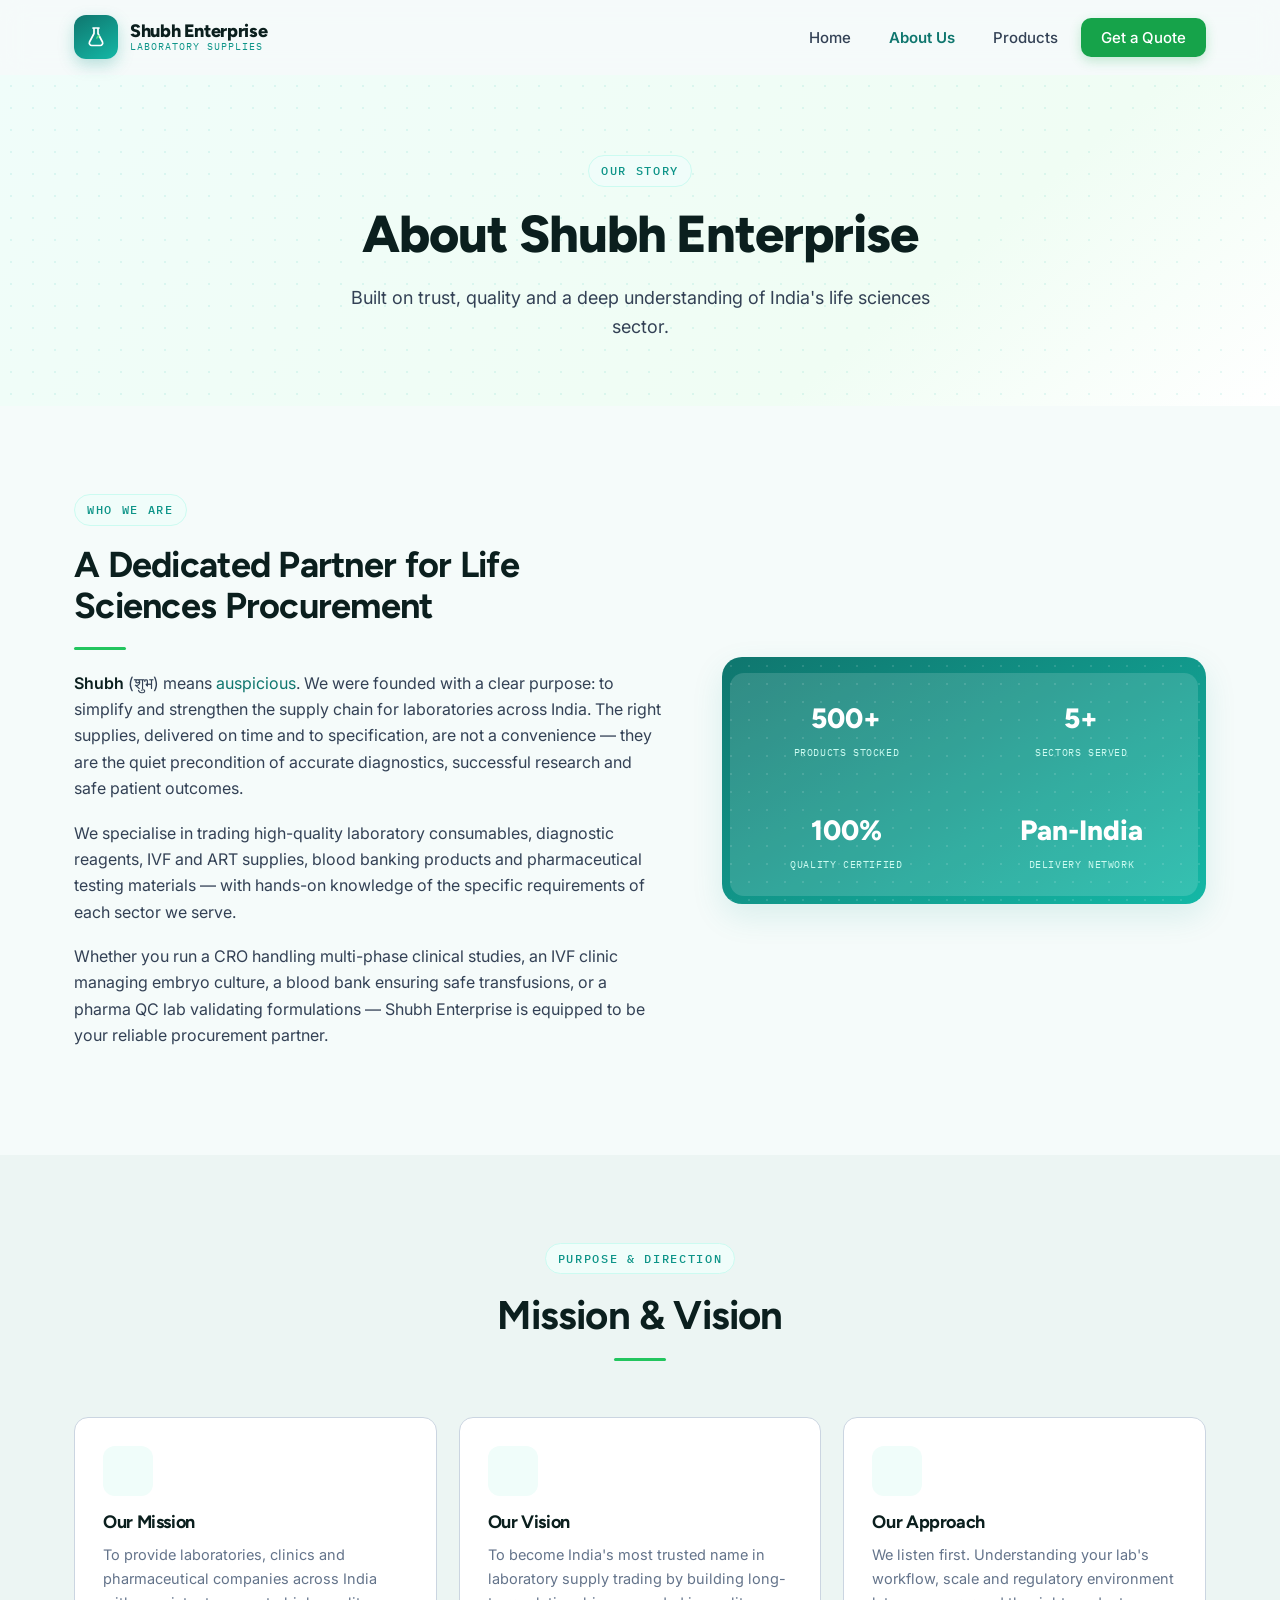
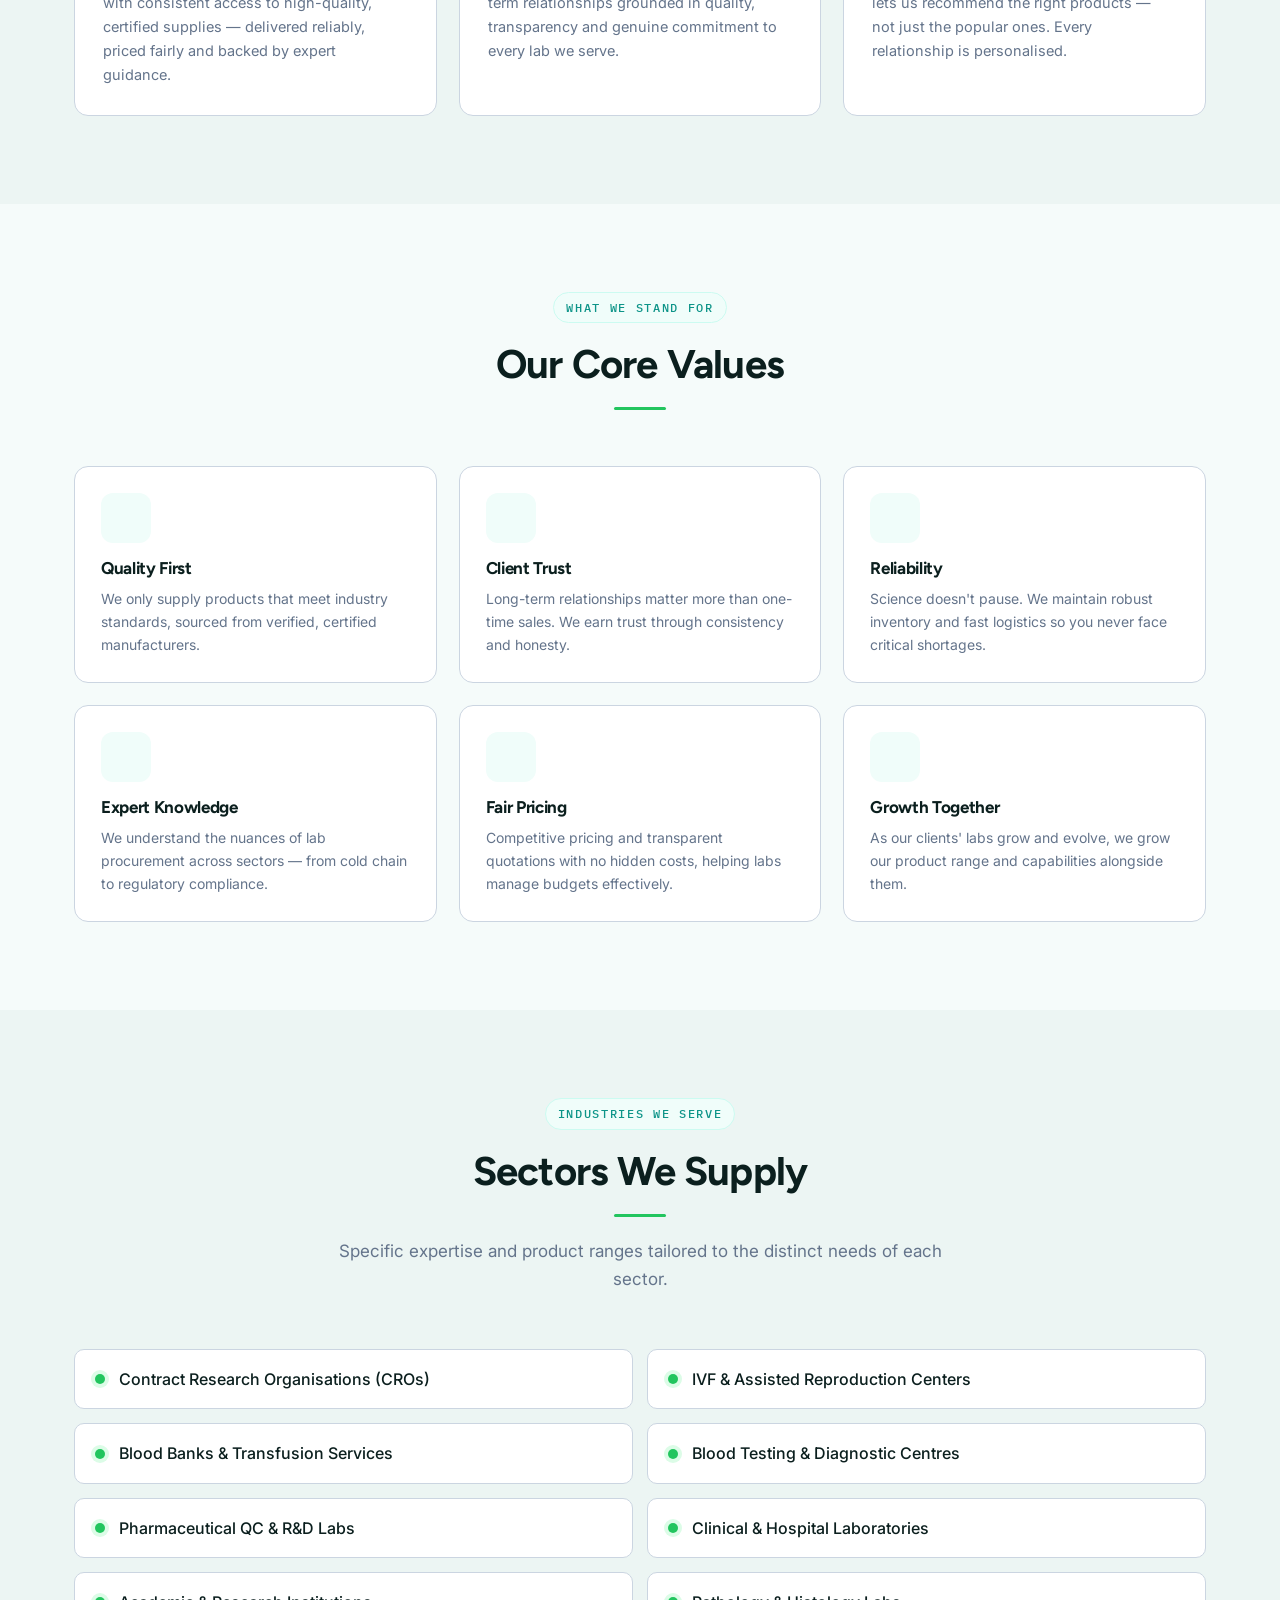
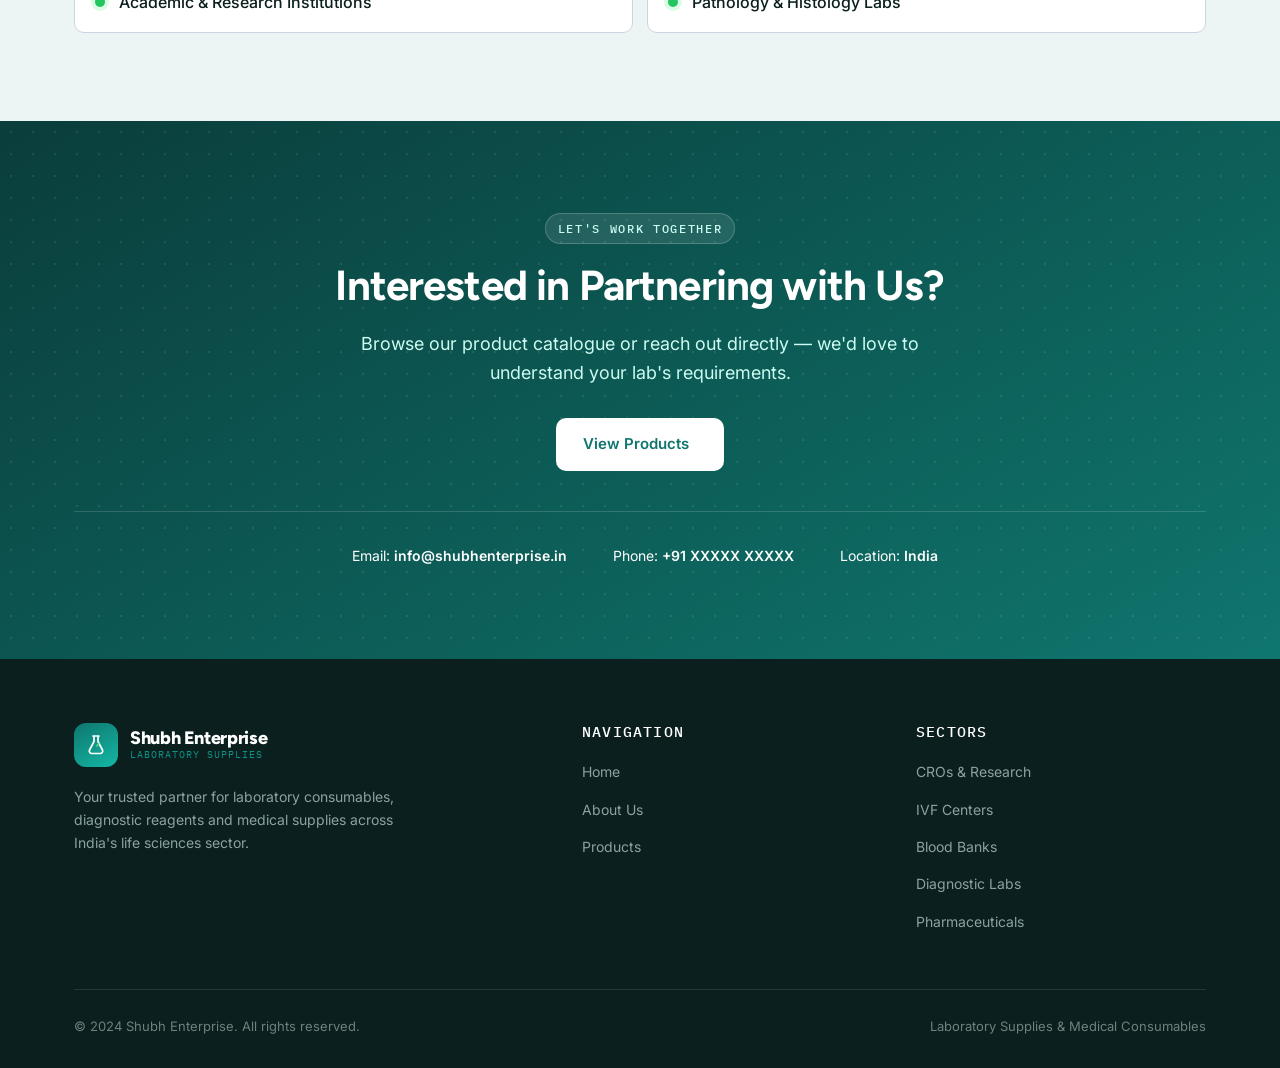
==== commit ed408f9e: "feat: apply Fresh Precision brand across all pages New inline SVG logo mark (flask rising into a lea" ====
--- a/about.html
+++ b/about.html
@@ -3,8 +3,13 @@
 <head>
   <meta charset="UTF-8" />
   <meta name="viewport" content="width=device-width, initial-scale=1.0" />
-  <meta name="description" content="About Shubh Enterprise — our story, mission, values, and the sectors we serve across India's life sciences industry." />
+  <meta name="description" content="About Shubh Enterprise — our story, mission, values and the life-sciences sectors we serve across India." />
   <title>About Us | Shubh Enterprise</title>
+  <script>document.documentElement.className+=' js';</script>
+  <link rel="preconnect" href="https://fonts.googleapis.com" />
+  <link rel="preconnect" href="https://fonts.gstatic.com" crossorigin />
+  <link href="https://fonts.googleapis.com/css2?family=Figtree:wght@500;600;700;800&family=Inter:wght@400;500;600&family=IBM+Plex+Mono:wght@500&display=swap" rel="stylesheet" />
+  <script src="https://unpkg.com/@phosphor-icons/web"></script>
   <link rel="stylesheet" href="styles.css" />
 </head>
 <body>
@@ -13,29 +18,33 @@
   <nav class="navbar" id="navbar">
     <div class="container nav-inner">
       <a href="index.html" class="logo">
-        <div class="logo-icon">
-          <img src="images/logo.png" alt="Shubh Enterprise Logo" style="width:100%;height:100%;object-fit:contain;border-radius:8px;" onerror="this.outerHTML='SE'" />
-        </div>
-        <div class="logo-text">
+        <span class="logo-icon">
+          <svg viewBox="0 0 24 24" fill="none" aria-hidden="true">
+            <path d="M9 3h6M10 3v5.5L5.5 17a2.5 2.5 0 0 0 2.3 3.5h8.4A2.5 2.5 0 0 0 18.5 17L14 8.5V3" stroke="currentColor" stroke-width="1.7" stroke-linecap="round" stroke-linejoin="round"/>
+            <path d="M12 14c2.2-.4 3.4-2 3.6-4-2 .2-3.4 1.4-3.6 4z" fill="#4ADE80"/>
+          </svg>
+        </span>
+        <span class="logo-text">
           <span class="logo-name">Shubh Enterprise</span>
           <span class="logo-tag">Laboratory Supplies</span>
-        </div>
+        </span>
       </a>
       <ul class="nav-links">
-        <li><a href="index.html">Home</a></li>
-        <li><a href="about.html" class="active">About Us</a></li>
-        <li><a href="products.html">Products</a></li>
-        <li><a href="products.html" class="nav-cta">Get a Quote</a></li>
+        <li class="hide-mobile"><a href="index.html">Home</a></li>
+        <li class="hide-mobile"><a href="about.html" class="active">About Us</a></li>
+        <li class="hide-mobile"><a href="products.html">Products</a></li>
+        <li><a href="products.html#enquire" class="nav-cta">Get a Quote</a></li>
       </ul>
     </div>
   </nav>
 
   <!-- PAGE HERO -->
-  <section class="about-hero">
-    <div class="container">
-      <span class="section-tag">Our Story</span>
-      <h1>About Shubh Enterprise</h1>
-      <p>Built on the foundation of trust, quality, and a deep understanding of India's life sciences sector.</p>
+  <section class="page-hero">
+    <div class="page-dots dotgrid"></div>
+    <div class="container">
+      <span class="section-tag reveal">Our Story</span>
+      <h1 class="reveal">About Shubh Enterprise</h1>
+      <p class="reveal">Built on trust, quality and a deep understanding of India's life sciences sector.</p>
     </div>
   </section>
 
@@ -43,33 +52,34 @@
   <section class="section">
     <div class="container">
       <div class="about-intro">
-        <div class="about-intro-text">
+        <div class="about-intro-text reveal">
           <span class="section-tag">Who We Are</span>
           <h2>A Dedicated Partner for Life Sciences Procurement</h2>
           <div class="divider"></div>
           <p>
-            Shubh Enterprise was founded with a clear purpose: to simplify and strengthen the supply chain for laboratories across India. We understand that the right supplies, delivered on time and to specification, are not just a convenience — they are essential to the accuracy of diagnostics, the success of research, and ultimately, patient outcomes.
+            <strong style="color:var(--ink);font-weight:600;">Shubh</strong> (शुभ) means <em style="font-style:normal;color:var(--teal-700);">auspicious</em>. We were founded with a clear purpose: to simplify and strengthen the supply chain for laboratories across India. The right supplies, delivered on time and to specification, are not a convenience — they are the quiet precondition of accurate diagnostics, successful research and safe patient outcomes.
           </p>
           <p>
-            We specialise in trading high-quality laboratory consumables, diagnostic reagents, IVF and ART supplies, blood banking products, and pharmaceutical testing materials. Our team brings hands-on knowledge of the specific requirements of each sector we serve.
+            We specialise in trading high-quality laboratory consumables, diagnostic reagents, IVF and ART supplies, blood banking products and pharmaceutical testing materials — with hands-on knowledge of the specific requirements of each sector we serve.
           </p>
           <p>
             Whether you run a CRO handling multi-phase clinical studies, an IVF clinic managing embryo culture, a blood bank ensuring safe transfusions, or a pharma QC lab validating formulations — Shubh Enterprise is equipped to be your reliable procurement partner.
           </p>
         </div>
-        <div class="about-visual">
-          <img src="images/office.jpg" alt="Shubh Enterprise office" style="width:100%;border-radius:10px;margin-bottom:24px;object-fit:cover;max-height:200px;display:block;" onerror="this.style.display='none'" />
+        <div class="about-visual reveal">
+          <div class="visual-dots"></div>
+          <img src="images/office.jpg" alt="Shubh Enterprise" onerror="this.style.display='none'" />
           <div class="about-stat-grid">
             <div class="about-stat">
-              <div class="num">500+</div>
+              <div class="num"><span class="counter" data-target="500" data-suffix="+">0</span></div>
               <div class="lbl">Products Stocked</div>
             </div>
             <div class="about-stat">
-              <div class="num">5+</div>
+              <div class="num"><span class="counter" data-target="5" data-suffix="+">0</span></div>
               <div class="lbl">Sectors Served</div>
             </div>
             <div class="about-stat">
-              <div class="num">100%</div>
+              <div class="num"><span class="counter" data-target="100" data-suffix="%">0</span></div>
               <div class="lbl">Quality Certified</div>
             </div>
             <div class="about-stat">
@@ -85,26 +95,26 @@
   <!-- MISSION & VISION -->
   <section class="section section-alt">
     <div class="container">
-      <div class="section-header">
+      <div class="section-header reveal">
         <span class="section-tag">Purpose &amp; Direction</span>
         <h2>Mission &amp; Vision</h2>
         <div class="divider center"></div>
       </div>
-      <div class="why-grid">
-        <div class="why-card">
-          <div class="value-icon" style="margin-bottom:18px;">&#x1F3AF;</div>
+      <div class="why-grid" style="grid-template-columns:repeat(3,1fr);">
+        <div class="why-card reveal">
+          <div class="value-icon"><i class="ph ph-target"></i></div>
           <h3>Our Mission</h3>
-          <p>To provide laboratories, clinics, and pharmaceutical companies across India with consistent access to high-quality, certified laboratory supplies — delivered reliably, priced fairly, and backed by expert guidance.</p>
-        </div>
-        <div class="why-card">
-          <div class="value-icon" style="margin-bottom:18px;">&#x1F52D;</div>
+          <p>To provide laboratories, clinics and pharmaceutical companies across India with consistent access to high-quality, certified supplies — delivered reliably, priced fairly and backed by expert guidance.</p>
+        </div>
+        <div class="why-card reveal">
+          <div class="value-icon"><i class="ph ph-binoculars"></i></div>
           <h3>Our Vision</h3>
-          <p>To become India's most trusted name in laboratory supply trading by building long-term relationships grounded in quality, transparency, and a genuine commitment to the success of every lab we serve.</p>
-        </div>
-        <div class="why-card">
-          <div class="value-icon" style="margin-bottom:18px;">&#x1F91D;</div>
+          <p>To become India's most trusted name in laboratory supply trading by building long-term relationships grounded in quality, transparency and genuine commitment to every lab we serve.</p>
+        </div>
+        <div class="why-card reveal">
+          <div class="value-icon"><i class="ph ph-handshake"></i></div>
           <h3>Our Approach</h3>
-          <p>We listen first. Understanding your lab's workflow, scale, and regulatory environment allows us to recommend the right products — not just the most popular ones. Every client relationship is personalised.</p>
+          <p>We listen first. Understanding your lab's workflow, scale and regulatory environment lets us recommend the right products — not just the popular ones. Every relationship is personalised.</p>
         </div>
       </div>
     </div>
@@ -113,41 +123,41 @@
   <!-- VALUES -->
   <section class="section">
     <div class="container">
-      <div class="section-header">
+      <div class="section-header reveal">
         <span class="section-tag">What We Stand For</span>
         <h2>Our Core Values</h2>
         <div class="divider center"></div>
       </div>
       <div class="values-grid">
-        <div class="value-card">
-          <div class="value-icon">&#x2714;&#xFE0F;</div>
+        <div class="value-card reveal">
+          <div class="value-icon"><i class="ph ph-seal-check"></i></div>
           <h3>Quality First</h3>
-          <p>We only supply products that meet industry standards. Every item is sourced from verified, certified manufacturers.</p>
-        </div>
-        <div class="value-card">
-          <div class="value-icon">&#x1F91D;</div>
+          <p>We only supply products that meet industry standards, sourced from verified, certified manufacturers.</p>
+        </div>
+        <div class="value-card reveal">
+          <div class="value-icon"><i class="ph ph-handshake"></i></div>
           <h3>Client Trust</h3>
-          <p>Long-term relationships matter more than one-time sales. We earn trust through consistency, honesty, and follow-through.</p>
-        </div>
-        <div class="value-card">
-          <div class="value-icon">&#x26A1;</div>
+          <p>Long-term relationships matter more than one-time sales. We earn trust through consistency and honesty.</p>
+        </div>
+        <div class="value-card reveal">
+          <div class="value-icon"><i class="ph ph-lightning"></i></div>
           <h3>Reliability</h3>
-          <p>Science doesn't pause. We maintain robust inventory and fast logistics so your operations never face critical shortages.</p>
-        </div>
-        <div class="value-card">
-          <div class="value-icon">&#x1F4A1;</div>
+          <p>Science doesn't pause. We maintain robust inventory and fast logistics so you never face critical shortages.</p>
+        </div>
+        <div class="value-card reveal">
+          <div class="value-icon"><i class="ph ph-brain"></i></div>
           <h3>Expert Knowledge</h3>
-          <p>Our team understands the nuances of lab procurement across sectors — from cold chain requirements to regulatory compliance.</p>
-        </div>
-        <div class="value-card">
-          <div class="value-icon">&#x1F4B0;</div>
+          <p>We understand the nuances of lab procurement across sectors — from cold chain to regulatory compliance.</p>
+        </div>
+        <div class="value-card reveal">
+          <div class="value-icon"><i class="ph ph-scales"></i></div>
           <h3>Fair Pricing</h3>
-          <p>We offer competitive pricing and transparent quotations with no hidden costs, helping labs manage their budgets effectively.</p>
-        </div>
-        <div class="value-card">
-          <div class="value-icon">&#x1F331;</div>
+          <p>Competitive pricing and transparent quotations with no hidden costs, helping labs manage budgets effectively.</p>
+        </div>
+        <div class="value-card reveal">
+          <div class="value-icon"><i class="ph ph-plant"></i></div>
           <h3>Growth Together</h3>
-          <p>As our clients' labs grow and evolve, we grow our product range and capabilities alongside them to meet new demands.</p>
+          <p>As our clients' labs grow and evolve, we grow our product range and capabilities alongside them.</p>
         </div>
       </div>
     </div>
@@ -156,36 +166,37 @@
   <!-- SECTORS SERVED -->
   <section class="section section-alt">
     <div class="container">
-      <div class="section-header">
+      <div class="section-header reveal">
         <span class="section-tag">Industries We Serve</span>
         <h2>Sectors We Supply</h2>
         <div class="divider center"></div>
-        <p>We have developed specific expertise and product ranges tailored to the distinct needs of each of these sectors.</p>
+        <p>Specific expertise and product ranges tailored to the distinct needs of each sector.</p>
       </div>
       <div class="sectors-grid">
-        <div class="sector-item"><div class="sector-dot"></div>Contract Research Organisations (CROs)</div>
-        <div class="sector-item"><div class="sector-dot"></div>IVF &amp; Assisted Reproduction Centers</div>
-        <div class="sector-item"><div class="sector-dot"></div>Blood Banks &amp; Transfusion Services</div>
-        <div class="sector-item"><div class="sector-dot"></div>Blood Testing &amp; Diagnostic Centres</div>
-        <div class="sector-item"><div class="sector-dot"></div>Pharmaceutical QC &amp; R&amp;D Labs</div>
-        <div class="sector-item"><div class="sector-dot"></div>Clinical &amp; Hospital Laboratories</div>
-        <div class="sector-item"><div class="sector-dot"></div>Academic &amp; Research Institutions</div>
-        <div class="sector-item"><div class="sector-dot"></div>Pathology &amp; Histology Labs</div>
+        <div class="sector-item reveal"><div class="sector-dot"></div>Contract Research Organisations (CROs)</div>
+        <div class="sector-item reveal"><div class="sector-dot"></div>IVF &amp; Assisted Reproduction Centers</div>
+        <div class="sector-item reveal"><div class="sector-dot"></div>Blood Banks &amp; Transfusion Services</div>
+        <div class="sector-item reveal"><div class="sector-dot"></div>Blood Testing &amp; Diagnostic Centres</div>
+        <div class="sector-item reveal"><div class="sector-dot"></div>Pharmaceutical QC &amp; R&amp;D Labs</div>
+        <div class="sector-item reveal"><div class="sector-dot"></div>Clinical &amp; Hospital Laboratories</div>
+        <div class="sector-item reveal"><div class="sector-dot"></div>Academic &amp; Research Institutions</div>
+        <div class="sector-item reveal"><div class="sector-dot"></div>Pathology &amp; Histology Labs</div>
       </div>
     </div>
   </section>
 
   <!-- CTA -->
   <section class="cta-section">
-    <div class="container">
-      <span class="section-tag">Let's Work Together</span>
-      <h2>Interested in Partnering with Us?</h2>
-      <p>Browse our product catalogue or reach out directly — we'd love to understand your lab's requirements.</p>
-      <a href="products.html" class="btn btn-primary">View Products &#x2192;</a>
+    <div class="cta-dots"></div>
+    <div class="container">
+      <span class="section-tag reveal">Let's Work Together</span>
+      <h2 class="reveal">Interested in Partnering with Us?</h2>
+      <p class="reveal">Browse our product catalogue or reach out directly — we'd love to understand your lab's requirements.</p>
+      <a href="products.html" class="btn btn-light reveal">View Products <i class="ph ph-arrow-right"></i></a>
       <div class="cta-contact">
-        <div class="cta-contact-item">&#x1F4E7; <span>Email: <strong>info@shubhenterprise.in</strong></span></div>
-        <div class="cta-contact-item">&#x1F4DE; <span>Phone: <strong>+91 XXXXX XXXXX</strong></span></div>
-        <div class="cta-contact-item">&#x1F4CD; <span>Location: <strong>India</strong></span></div>
+        <div class="cta-contact-item"><i class="ph ph-envelope-simple"></i> <span>Email: <strong>info@shubhenterprise.in</strong></span></div>
+        <div class="cta-contact-item"><i class="ph ph-phone"></i> <span>Phone: <strong>+91 XXXXX XXXXX</strong></span></div>
+        <div class="cta-contact-item"><i class="ph ph-map-pin"></i> <span>Location: <strong>India</strong></span></div>
       </div>
     </div>
   </section>
@@ -196,15 +207,18 @@
       <div class="footer-grid">
         <div class="footer-brand">
           <div class="logo">
-            <div class="logo-icon">
-              <img src="images/logo.png" alt="Shubh Enterprise Logo" style="width:100%;height:100%;object-fit:contain;border-radius:8px;" onerror="this.outerHTML='SE'" />
-            </div>
-            <div class="logo-text">
-              <span class="logo-name" style="color:#fff;">Shubh Enterprise</span>
+            <span class="logo-icon">
+              <svg viewBox="0 0 24 24" fill="none" aria-hidden="true">
+                <path d="M9 3h6M10 3v5.5L5.5 17a2.5 2.5 0 0 0 2.3 3.5h8.4A2.5 2.5 0 0 0 18.5 17L14 8.5V3" stroke="currentColor" stroke-width="1.7" stroke-linecap="round" stroke-linejoin="round"/>
+                <path d="M12 14c2.2-.4 3.4-2 3.6-4-2 .2-3.4 1.4-3.6 4z" fill="#4ADE80"/>
+              </svg>
+            </span>
+            <span class="logo-text">
+              <span class="logo-name">Shubh Enterprise</span>
               <span class="logo-tag">Laboratory Supplies</span>
-            </div>
+            </span>
           </div>
-          <p>Your trusted partner for laboratory consumables, diagnostic reagents, and medical supplies across India's life sciences sector.</p>
+          <p>Your trusted partner for laboratory consumables, diagnostic reagents and medical supplies across India's life sciences sector.</p>
         </div>
         <div class="footer-col">
           <h4>Navigation</h4>
@@ -217,11 +231,11 @@
         <div class="footer-col">
           <h4>Sectors</h4>
           <ul>
-            <li><a href="#">CROs &amp; Research</a></li>
-            <li><a href="#">IVF Centers</a></li>
-            <li><a href="#">Blood Banks</a></li>
-            <li><a href="#">Diagnostic Labs</a></li>
-            <li><a href="#">Pharmaceuticals</a></li>
+            <li><a href="products.html">CROs &amp; Research</a></li>
+            <li><a href="products.html">IVF Centers</a></li>
+            <li><a href="products.html">Blood Banks</a></li>
+            <li><a href="products.html">Diagnostic Labs</a></li>
+            <li><a href="products.html">Pharmaceuticals</a></li>
           </ul>
         </div>
       </div>
@@ -232,11 +246,6 @@
     </div>
   </footer>
 
-  <script>
-    const navbar = document.getElementById('navbar');
-    window.addEventListener('scroll', () => {
-      navbar.classList.toggle('scrolled', window.scrollY > 20);
-    });
-  </script>
+  <script src="motion.js"></script>
 </body>
 </html>
--- a/styles.css
+++ b/styles.css
@@ -1,528 +1,302 @@
-/* ===== CSS VARIABLES ===== */
-:root {
-  --navy: #0d2144;
-  --navy-light: #1a3a6b;
-  --navy-dark: #071529;
-  --gold: #c9a84c;
-  --gold-light: #e8c96a;
-  --gold-dark: #a8882a;
-  --white: #ffffff;
-  --off-white: #f8f9fc;
-  --text-light: #94a3b8;
-  --text-muted: #64748b;
-  --border: rgba(201, 168, 76, 0.2);
-  --shadow: 0 4px 24px rgba(13, 33, 68, 0.12);
-  --shadow-lg: 0 8px 48px rgba(13, 33, 68, 0.18);
-}
-
-/* ===== RESET & BASE ===== */
-*, *::before, *::after { box-sizing: border-box; margin: 0; padding: 0; }
-html { scroll-behavior: smooth; font-size: 16px; }
-body {
-  font-family: 'Segoe UI', system-ui, -apple-system, sans-serif;
-  color: var(--navy);
-  background: var(--white);
-  line-height: 1.6;
-}
-img { max-width: 100%; display: block; }
-a { text-decoration: none; color: inherit; }
-ul { list-style: none; }
-
-/* ===== TYPOGRAPHY ===== */
-h1, h2, h3, h4 { line-height: 1.2; font-weight: 700; }
-h1 { font-size: clamp(2rem, 5vw, 3.5rem); }
-h2 { font-size: clamp(1.6rem, 3.5vw, 2.5rem); }
-h3 { font-size: clamp(1.1rem, 2vw, 1.35rem); }
-p { color: var(--text-muted); line-height: 1.75; }
-
-/* ===== UTILITY ===== */
-.container { max-width: 1180px; margin: 0 auto; padding: 0 24px; }
-.section-tag {
-  display: inline-block;
-  background: rgba(201, 168, 76, 0.12);
-  color: var(--gold-dark);
-  font-size: 0.75rem;
-  font-weight: 700;
-  letter-spacing: 0.12em;
-  text-transform: uppercase;
-  padding: 6px 14px;
-  border-radius: 100px;
-  margin-bottom: 14px;
-  border: 1px solid rgba(201, 168, 76, 0.3);
-}
-.gold { color: var(--gold); }
-.btn {
-  display: inline-flex;
-  align-items: center;
-  gap: 8px;
-  padding: 14px 30px;
-  border-radius: 6px;
-  font-size: 0.95rem;
-  font-weight: 600;
-  cursor: pointer;
-  border: 2px solid transparent;
-  transition: all 0.25s ease;
-}
-.btn-primary {
-  background: var(--gold);
-  color: var(--navy-dark);
-}
-.btn-primary:hover {
-  background: var(--gold-light);
-  transform: translateY(-2px);
-  box-shadow: 0 6px 20px rgba(201, 168, 76, 0.4);
-}
-.btn-outline {
-  background: transparent;
-  color: var(--white);
-  border-color: rgba(255,255,255,0.5);
-}
-.btn-outline:hover {
-  border-color: var(--gold);
-  color: var(--gold);
-}
-.divider {
-  width: 56px;
-  height: 3px;
-  background: linear-gradient(90deg, var(--gold), var(--gold-light));
-  border-radius: 2px;
-  margin: 14px 0 24px;
-}
-.divider.center { margin: 14px auto 24px; }
-
-/* ===== NAVBAR ===== */
-.navbar {
-  position: fixed;
-  top: 0;
-  width: 100%;
-  z-index: 1000;
-  background: rgba(7, 21, 41, 0.97);
-  backdrop-filter: blur(12px);
-  border-bottom: 1px solid var(--border);
-  transition: box-shadow 0.3s;
-}
-.navbar.scrolled { box-shadow: 0 2px 24px rgba(0,0,0,0.3); }
-.nav-inner {
-  display: flex;
-  align-items: center;
-  justify-content: space-between;
-  height: 72px;
-}
-.logo {
-  display: flex;
-  align-items: center;
-  gap: 12px;
-}
-.logo-icon {
-  width: 40px;
-  height: 40px;
-  background: linear-gradient(135deg, var(--gold), var(--gold-dark));
-  border-radius: 8px;
-  display: flex;
-  align-items: center;
-  justify-content: center;
-  font-size: 1.1rem;
-  color: var(--navy-dark);
-  font-weight: 900;
-  overflow: hidden;
-}
-.logo-text { color: var(--white); }
-.logo-text span { display: block; }
-.logo-name { font-size: 1.1rem; font-weight: 700; letter-spacing: 0.02em; }
-.logo-tag { font-size: 0.65rem; color: var(--gold); letter-spacing: 0.12em; text-transform: uppercase; }
-.nav-links {
-  display: flex;
-  align-items: center;
-  gap: 36px;
-}
-.nav-links a {
-  color: rgba(255,255,255,0.75);
-  font-size: 0.9rem;
-  font-weight: 500;
-  transition: color 0.2s;
-  position: relative;
-}
-.nav-links a::after {
-  content: '';
-  position: absolute;
-  bottom: -4px;
-  left: 0;
-  width: 0;
-  height: 2px;
-  background: var(--gold);
-  transition: width 0.25s;
-}
-.nav-links a:hover, .nav-links a.active { color: var(--white); }
-.nav-links a:hover::after, .nav-links a.active::after { width: 100%; }
-.nav-cta {
-  background: var(--gold);
-  color: var(--navy-dark) !important;
-  padding: 9px 20px;
-  border-radius: 5px;
-  font-weight: 700 !important;
-  font-size: 0.85rem !important;
-  transition: background 0.2s !important;
-}
-.nav-cta:hover { background: var(--gold-light) !important; }
-.nav-cta::after { display: none !important; }
-
-/* ===== HERO ===== */
-.hero {
-  min-height: 100vh;
-  background: linear-gradient(150deg, var(--navy-dark) 0%, var(--navy) 50%, var(--navy-light) 100%);
-  display: flex;
-  align-items: center;
-  position: relative;
-  overflow: hidden;
-  padding: 120px 0 80px;
-}
-.hero::before {
-  content: '';
-  position: absolute;
-  inset: 0;
-  background: url("data:image/svg+xml,%3Csvg width='60' height='60' viewBox='0 0 60 60' xmlns='http://www.w3.org/2000/svg'%3E%3Cg fill='none' fill-rule='evenodd'%3E%3Cg fill='%23c9a84c' fill-opacity='0.04'%3E%3Cpath d='M36 34v-4h-2v4h-4v2h4v4h2v-4h4v-2h-4zm0-30V0h-2v4h-4v2h4v4h2V6h4V4h-4zM6 34v-4H4v4H0v2h4v4h2v-4h4v-2H6zM6 4V0H4v4H0v2h4v4h2V6h4V4H6z'/%3E%3C/g%3E%3C/g%3E%3C/svg%3E");
-}
-.hero-glow {
-  position: absolute;
-  width: 600px;
-  height: 600px;
-  background: radial-gradient(circle, rgba(201,168,76,0.08) 0%, transparent 70%);
-  top: -100px;
-  right: -100px;
-  pointer-events: none;
-}
-.hero-content { position: relative; max-width: 680px; }
-.hero-badge {
-  display: inline-flex;
-  align-items: center;
-  gap: 8px;
-  background: rgba(201, 168, 76, 0.1);
-  border: 1px solid rgba(201, 168, 76, 0.3);
-  color: var(--gold);
-  font-size: 0.78rem;
-  font-weight: 600;
-  letter-spacing: 0.1em;
-  text-transform: uppercase;
-  padding: 7px 16px;
-  border-radius: 100px;
-  margin-bottom: 24px;
-}
-.hero-badge::before {
-  content: '';
-  width: 6px;
-  height: 6px;
-  background: var(--gold);
-  border-radius: 50%;
-}
-.hero h1 { color: var(--white); margin-bottom: 20px; }
-.hero h1 em { font-style: normal; color: var(--gold); }
-.hero p {
-  color: rgba(255,255,255,0.65);
-  font-size: 1.1rem;
-  max-width: 560px;
-  margin-bottom: 36px;
-}
-.hero-actions { display: flex; gap: 14px; flex-wrap: wrap; }
-.hero-stats {
-  display: flex;
-  gap: 40px;
-  margin-top: 56px;
-  padding-top: 40px;
-  border-top: 1px solid rgba(255,255,255,0.1);
-}
-.stat-item {}
-.stat-num { font-size: 2rem; font-weight: 800; color: var(--gold); line-height: 1; }
-.stat-label { font-size: 0.8rem; color: rgba(255,255,255,0.5); text-transform: uppercase; letter-spacing: 0.08em; margin-top: 4px; }
-
-/* ===== TRUST BAR ===== */
-.trust-bar {
-  background: var(--off-white);
-  border-top: 1px solid #e8edf5;
-  border-bottom: 1px solid #e8edf5;
-  padding: 22px 0;
-}
-.trust-inner {
-  display: flex;
-  align-items: center;
-  justify-content: center;
-  gap: 40px;
-  flex-wrap: wrap;
-}
-.trust-item {
-  display: flex;
-  align-items: center;
-  gap: 10px;
-  font-size: 0.85rem;
-  font-weight: 600;
-  color: var(--navy);
-}
-.trust-icon {
-  width: 32px;
-  height: 32px;
-  background: linear-gradient(135deg, var(--gold), var(--gold-dark));
-  border-radius: 6px;
-  display: flex;
-  align-items: center;
-  justify-content: center;
-  font-size: 0.9rem;
-}
-
-/* ===== SECTIONS ===== */
-.section { padding: 96px 0; }
-.section-alt { background: var(--off-white); }
-.section-header { text-align: center; max-width: 620px; margin: 0 auto 60px; }
-.section-header h2 { color: var(--navy); margin-bottom: 14px; }
-.section-header p { font-size: 1.05rem; }
-
-/* ===== CATEGORIES (HOME) ===== */
-.categories-grid {
-  display: grid;
-  grid-template-columns: repeat(auto-fit, minmax(200px, 1fr));
-  gap: 20px;
-}
-.cat-card {
-  background: var(--white);
-  border: 1px solid #e8edf5;
-  border-radius: 12px;
-  padding: 28px 20px;
-  text-align: center;
-  transition: all 0.3s ease;
-  cursor: default;
-}
-.cat-card:hover {
-  border-color: var(--gold);
-  box-shadow: var(--shadow);
-  transform: translateY(-4px);
-}
-.cat-icon {
-  font-size: 2.2rem;
-  margin-bottom: 14px;
-  display: block;
-}
-.cat-card h4 { color: var(--navy); font-size: 0.95rem; margin-bottom: 6px; }
-.cat-card p { font-size: 0.82rem; color: var(--text-muted); }
-
-/* ===== WHY US ===== */
-.why-grid { display: grid; grid-template-columns: repeat(auto-fit, minmax(280px, 1fr)); gap: 28px; }
-.why-card {
-  background: var(--white);
-  border-radius: 12px;
-  padding: 32px 28px;
-  border: 1px solid #e8edf5;
-  transition: all 0.3s;
-}
-.why-card:hover { box-shadow: var(--shadow); transform: translateY(-3px); }
-.why-num {
-  font-size: 2.5rem;
-  font-weight: 900;
-  color: rgba(201,168,76,0.15);
-  line-height: 1;
-  margin-bottom: 12px;
-}
-.why-card h3 { color: var(--navy); margin-bottom: 10px; }
-
-/* ===== ABOUT PAGE ===== */
-.about-hero {
-  padding: 140px 0 80px;
-  background: linear-gradient(150deg, var(--navy-dark) 0%, var(--navy) 100%);
-  text-align: center;
-}
-.about-hero h1 { color: var(--white); }
-.about-hero p { color: rgba(255,255,255,0.6); max-width: 540px; margin: 14px auto 0; font-size: 1.05rem; }
-
-.about-intro { display: grid; grid-template-columns: 1fr 1fr; gap: 64px; align-items: center; }
-.about-intro-text h2 { color: var(--navy); margin-bottom: 14px; }
-.about-intro-text p { margin-bottom: 16px; }
-.about-visual {
-  background: linear-gradient(135deg, var(--navy), var(--navy-light));
-  border-radius: 16px;
-  padding: 48px;
-  position: relative;
-  overflow: hidden;
-}
-.about-visual::after {
-  content: '';
-  position: absolute;
-  bottom: -40px; right: -40px;
-  width: 180px; height: 180px;
-  background: rgba(201,168,76,0.08);
-  border-radius: 50%;
-}
-.about-stat-grid { display: grid; grid-template-columns: 1fr 1fr; gap: 24px; }
-.about-stat {
-  text-align: center;
-  background: rgba(255,255,255,0.06);
-  border: 1px solid rgba(201,168,76,0.2);
-  border-radius: 10px;
-  padding: 24px 16px;
-}
-.about-stat .num { font-size: 2rem; font-weight: 800; color: var(--gold); }
-.about-stat .lbl { font-size: 0.8rem; color: rgba(255,255,255,0.55); text-transform: uppercase; letter-spacing: 0.08em; margin-top: 4px; }
-
-.values-grid { display: grid; grid-template-columns: repeat(auto-fit, minmax(240px, 1fr)); gap: 24px; }
-.value-card {
-  border-radius: 12px;
-  padding: 32px 24px;
-  background: var(--white);
-  border: 1px solid #e8edf5;
-  transition: all 0.3s;
-}
-.value-card:hover { box-shadow: var(--shadow); transform: translateY(-3px); }
-.value-icon {
-  width: 52px; height: 52px;
-  background: linear-gradient(135deg, var(--navy), var(--navy-light));
-  border-radius: 12px;
-  display: flex; align-items: center; justify-content: center;
-  font-size: 1.4rem;
-  margin-bottom: 18px;
-}
-.value-card h3 { color: var(--navy); margin-bottom: 8px; }
-
-.sectors-grid { display: grid; grid-template-columns: repeat(auto-fit, minmax(200px, 1fr)); gap: 16px; }
-.sector-item {
-  display: flex;
-  align-items: center;
-  gap: 14px;
-  background: var(--white);
-  border: 1px solid #e8edf5;
-  border-radius: 10px;
-  padding: 18px 20px;
-  font-weight: 600;
-  font-size: 0.9rem;
-  color: var(--navy);
-  transition: all 0.25s;
-}
-.sector-item:hover { border-color: var(--gold); box-shadow: var(--shadow); }
-.sector-dot {
-  width: 10px; height: 10px;
-  background: var(--gold);
-  border-radius: 50%;
-  flex-shrink: 0;
-}
-
-/* ===== PRODUCTS PAGE ===== */
-.products-hero {
-  padding: 140px 0 80px;
-  background: linear-gradient(150deg, var(--navy-dark) 0%, var(--navy) 100%);
-  text-align: center;
-}
-.products-hero h1 { color: var(--white); }
-.products-hero p { color: rgba(255,255,255,0.6); max-width: 540px; margin: 14px auto 0; font-size: 1.05rem; }
-
-.product-category { margin-bottom: 64px; }
-.product-category:last-child { margin-bottom: 0; }
-.cat-header {
-  display: flex;
-  align-items: center;
-  gap: 16px;
-  margin-bottom: 28px;
-  padding-bottom: 18px;
-  border-bottom: 2px solid #e8edf5;
-}
-.cat-header-icon {
-  width: 52px; height: 52px;
-  background: linear-gradient(135deg, var(--navy), var(--navy-light));
-  border-radius: 12px;
-  display: flex; align-items: center; justify-content: center;
-  font-size: 1.4rem;
-  flex-shrink: 0;
-}
-.cat-header h2 { color: var(--navy); font-size: 1.5rem; }
-.cat-header p { font-size: 0.9rem; color: var(--text-muted); }
-.products-list {
-  display: grid;
-  grid-template-columns: repeat(auto-fill, minmax(260px, 1fr));
-  gap: 20px;
-}
-.product-item {
-  background: var(--white);
-  border: 1px solid #e8edf5;
-  border-radius: 10px;
-  padding: 20px 22px;
-  display: flex;
-  align-items: flex-start;
-  gap: 14px;
-  transition: all 0.25s;
-}
-.product-item:hover { border-color: var(--gold); box-shadow: var(--shadow); }
-.product-dot {
-  width: 8px; height: 8px;
-  background: var(--gold);
-  border-radius: 50%;
-  flex-shrink: 0;
-  margin-top: 7px;
-}
-.product-item-text h4 { color: var(--navy); font-size: 0.95rem; margin-bottom: 4px; }
-.product-item-text p { font-size: 0.82rem; }
-
-/* ===== CTA SECTION ===== */
-.cta-section {
-  background: linear-gradient(135deg, var(--navy-dark), var(--navy));
-  padding: 80px 0;
-  text-align: center;
-  position: relative;
-  overflow: hidden;
-}
-.cta-section::before {
-  content: '';
-  position: absolute;
-  inset: 0;
-  background: url("data:image/svg+xml,%3Csvg width='60' height='60' viewBox='0 0 60 60' xmlns='http://www.w3.org/2000/svg'%3E%3Cg fill='none' fill-rule='evenodd'%3E%3Cg fill='%23c9a84c' fill-opacity='0.04'%3E%3Cpath d='M36 34v-4h-2v4h-4v2h4v4h2v-4h4v-2h-4zm0-30V0h-2v4h-4v2h4v4h2V6h4V4h-4zM6 34v-4H4v4H0v2h4v4h2v-4h4v-2H6zM6 4V0H4v4H0v2h4v4h2V6h4V4H6z'/%3E%3C/g%3E%3C/g%3E%3C/svg%3E");
-}
-.cta-section h2 { color: var(--white); position: relative; margin-bottom: 14px; }
-.cta-section p { color: rgba(255,255,255,0.6); font-size: 1.05rem; position: relative; margin-bottom: 32px; }
-.cta-section .btn { position: relative; }
-.cta-contact {
-  display: flex;
-  justify-content: center;
-  gap: 36px;
-  margin-top: 40px;
-  flex-wrap: wrap;
-}
-.cta-contact-item {
-  display: flex;
-  align-items: center;
-  gap: 10px;
-  color: rgba(255,255,255,0.65);
-  font-size: 0.9rem;
-}
-.cta-contact-item strong { color: var(--gold); }
-
-/* ===== FOOTER ===== */
-footer {
-  background: var(--navy-dark);
-  border-top: 1px solid rgba(201,168,76,0.15);
-  padding: 56px 0 28px;
-}
-.footer-grid {
-  display: grid;
-  grid-template-columns: 2fr 1fr 1fr;
-  gap: 48px;
-  margin-bottom: 40px;
-}
-.footer-brand p { color: rgba(255,255,255,0.45); font-size: 0.88rem; margin-top: 14px; line-height: 1.7; }
-.footer-col h4 { color: var(--white); font-size: 0.88rem; letter-spacing: 0.1em; text-transform: uppercase; margin-bottom: 18px; }
-.footer-col ul li { margin-bottom: 10px; }
-.footer-col ul li a { color: rgba(255,255,255,0.45); font-size: 0.88rem; transition: color 0.2s; }
-.footer-col ul li a:hover { color: var(--gold); }
-.footer-bottom {
-  border-top: 1px solid rgba(255,255,255,0.07);
-  padding-top: 24px;
-  display: flex;
-  justify-content: space-between;
-  align-items: center;
-  flex-wrap: wrap;
-  gap: 12px;
-}
-.footer-bottom p { color: rgba(255,255,255,0.3); font-size: 0.8rem; }
-
-/* ===== RESPONSIVE ===== */
-@media (max-width: 768px) {
-  .nav-links { display: none; }
-  .hero-stats { gap: 24px; }
-  .about-intro { grid-template-columns: 1fr; }
-  .footer-grid { grid-template-columns: 1fr; gap: 32px; }
-  .cta-contact { gap: 20px; }
-  .hero-actions { flex-direction: column; }
-  .hero-actions .btn { text-align: center; justify-content: center; }
-}
+/* =========================================================
+   SHUBH ENTERPRISE — "Fresh Precision" Design System v1.0
+   Teal (precision) · Growth Green (life/CTA) · Marigold (auspicious)
+   ========================================================= */
+
+/* ---------- TOKENS ---------- */
+:root{
+  /* Meridian Teal */
+  --teal-900:#0A3D3B; --teal-700:#0F766E; --teal-600:#0D9488;
+  --teal-500:#14B8A6; --teal-100:#CCFBF1; --teal-50:#F0FDFA;
+  /* Verdant Green */
+  --green-800:#166534; --green-600:#16A34A; --green-500:#22C55E;
+  --green-100:#DCFCE7; --green-50:#F0FDF4;
+  /* Auspicious Marigold */
+  --gold-500:#F59E0B; --gold-100:#FEF3C7;
+  /* Neutrals */
+  --ink:#0B1F1E; --slate-700:#334155; --slate-500:#64748B;
+  --slate-300:#CBD5E1; --surface:#FFFFFF; --canvas:#F5FBFA; --mist:#ECF5F3;
+  /* Fonts */
+  --font-display:'Figtree',system-ui,sans-serif;
+  --font-body:'Inter',system-ui,sans-serif;
+  --font-mono:'IBM Plex Mono',ui-monospace,monospace;
+  /* Radius */
+  --r-btn:10px; --r-card:14px; --r-box:20px; --r-pill:999px;
+  /* Shadow (teal-tinted) */
+  --sh-sm:0 1px 2px rgba(13,148,136,.06);
+  --sh-md:0 4px 12px rgba(13,148,136,.08);
+  --sh-lg:0 12px 32px rgba(13,148,136,.12);
+  /* Layout */
+  --max:1180px;
+}
+
+/* ---------- RESET ---------- */
+*{margin:0;padding:0;box-sizing:border-box}
+html{scroll-behavior:smooth}
+body{
+  font-family:var(--font-body);
+  color:var(--slate-700);
+  background:var(--canvas);
+  line-height:1.65;
+  -webkit-font-smoothing:antialiased;
+  overflow-x:hidden;
+}
+h1,h2,h3,h4{font-family:var(--font-display);color:var(--ink);line-height:1.15;letter-spacing:-.02em;font-weight:700}
+a{text-decoration:none;color:inherit}
+img{max-width:100%;display:block}
+.container{max-width:var(--max);margin:0 auto;padding:0 24px}
+.section{padding:88px 0}
+.section-alt{background:var(--mist)}
+
+/* ---------- DOT-GRID MOTIF (96-well plate) ---------- */
+.dotgrid{
+  background-image:radial-gradient(var(--teal-500) 1.4px,transparent 1.4px);
+  background-size:22px 22px;
+}
+
+/* ---------- EYEBROW / TAG ---------- */
+.section-tag{
+  display:inline-block;font-family:var(--font-mono);font-size:12px;font-weight:500;
+  letter-spacing:.14em;text-transform:uppercase;color:var(--teal-600);
+  background:var(--teal-50);border:1px solid var(--teal-100);
+  padding:5px 12px;border-radius:var(--r-pill);margin-bottom:18px;
+}
+.divider{width:52px;height:3px;background:var(--green-500);border-radius:3px;margin:20px 0}
+.divider.center{margin-left:auto;margin-right:auto}
+
+.section-header{text-align:center;max-width:640px;margin:0 auto 56px}
+.section-header h2{font-size:clamp(28px,4vw,40px)}
+.section-header p{color:var(--slate-500);margin-top:16px;font-size:17px}
+
+/* ---------- BUTTONS ---------- */
+.btn{
+  display:inline-flex;align-items:center;gap:8px;font-family:var(--font-body);
+  font-weight:600;font-size:15px;padding:13px 26px;border-radius:var(--r-btn);
+  border:1.6px solid transparent;cursor:pointer;transition:all .22s ease;
+}
+.btn i{font-size:18px}
+.btn-primary{background:var(--green-600);color:#fff;box-shadow:0 4px 14px rgba(22,163,74,.28)}
+.btn-primary:hover{background:var(--green-500);transform:translateY(-2px);box-shadow:0 8px 22px rgba(22,163,74,.34)}
+.btn-outline{background:transparent;color:var(--teal-700);border-color:var(--teal-700)}
+.btn-outline:hover{background:var(--teal-700);color:#fff;transform:translateY(-2px)}
+.btn-gold{background:var(--gold-500);color:#fff}
+.btn-gold:hover{background:#d98806;transform:translateY(-2px)}
+.btn-light{background:#fff;color:var(--teal-700)}
+.btn-light:hover{transform:translateY(-2px);box-shadow:var(--sh-lg)}
+
+/* ---------- NAVBAR ---------- */
+.navbar{
+  position:sticky;top:0;z-index:100;background:rgba(245,251,250,.8);
+  backdrop-filter:blur(14px);-webkit-backdrop-filter:blur(14px);
+  border-bottom:1px solid transparent;transition:all .3s ease;
+}
+.navbar.scrolled{background:rgba(255,255,255,.9);border-bottom-color:var(--slate-300);box-shadow:var(--sh-sm)}
+.nav-inner{display:flex;align-items:center;justify-content:space-between;height:74px}
+.logo{display:flex;align-items:center;gap:12px}
+.logo-icon{
+  width:44px;height:44px;border-radius:12px;flex-shrink:0;
+  background:linear-gradient(150deg,var(--teal-700),var(--teal-500));
+  display:flex;align-items:center;justify-content:center;color:#fff;
+  box-shadow:0 6px 16px rgba(13,148,136,.28);
+}
+.logo-icon svg{width:24px;height:24px}
+.logo-text{display:flex;flex-direction:column;line-height:1.1}
+.logo-name{font-family:var(--font-display);font-weight:800;font-size:18px;color:var(--ink);letter-spacing:-.02em}
+.logo-tag{font-family:var(--font-mono);font-size:10px;letter-spacing:.1em;text-transform:uppercase;color:var(--teal-600)}
+.nav-links{display:flex;align-items:center;gap:8px;list-style:none}
+.nav-links a{
+  font-weight:500;font-size:15px;color:var(--slate-700);padding:9px 15px;
+  border-radius:var(--r-btn);transition:all .2s ease;
+}
+.nav-links a:hover{color:var(--teal-700);background:var(--teal-50)}
+.nav-links a.active{color:var(--teal-700);font-weight:600}
+.nav-links a.nav-cta{
+  background:var(--green-600);color:#fff;padding:10px 20px;
+  box-shadow:0 4px 12px rgba(22,163,74,.24);
+}
+.nav-links a.nav-cta:hover{background:var(--green-500);color:#fff;transform:translateY(-1px)}
+
+/* ---------- HERO ---------- */
+.hero{
+  position:relative;overflow:hidden;padding:96px 0 104px;
+  background:linear-gradient(140deg,var(--teal-50) 0%,var(--green-50) 55%,#fff 100%);
+}
+.hero-dots{position:absolute;inset:0;opacity:.12;pointer-events:none;will-change:transform}
+.hero-mesh{
+  position:absolute;top:-160px;right:-160px;width:520px;height:520px;border-radius:50%;
+  background:radial-gradient(circle,rgba(20,184,166,.18),transparent 65%);pointer-events:none;
+}
+.hero .container{position:relative;z-index:1}
+.hero-content{max-width:720px}
+.hero-badge{
+  display:inline-flex;align-items:center;gap:8px;font-family:var(--font-mono);
+  font-size:12px;letter-spacing:.08em;text-transform:uppercase;color:var(--teal-700);
+  background:#fff;border:1px solid var(--teal-100);padding:7px 14px;border-radius:var(--r-pill);
+  box-shadow:var(--sh-sm);margin-bottom:26px;
+}
+.hero-badge .dot{width:8px;height:8px;border-radius:50%;background:var(--green-500);box-shadow:0 0 0 4px rgba(34,197,94,.2)}
+.hero h1{font-size:clamp(38px,6vw,66px);font-weight:800;line-height:1.05}
+.hero h1 em{font-style:normal;color:var(--teal-700);display:inline-block;position:relative}
+.hero h1 em::after{content:'';position:absolute;left:0;bottom:6px;width:100%;height:10px;background:var(--green-100);z-index:-1;border-radius:4px}
+.hero p{font-size:19px;color:var(--slate-700);margin:26px 0 34px;max-width:600px}
+.hero-actions{display:flex;gap:14px;flex-wrap:wrap}
+.hero-stats{display:flex;gap:44px;margin-top:56px;flex-wrap:wrap}
+.stat-item .stat-num{font-family:var(--font-display);font-size:40px;font-weight:800;color:var(--teal-700);line-height:1}
+.stat-item .stat-num em{font-style:normal;color:var(--gold-500)}
+.stat-item .stat-label{font-family:var(--font-mono);font-size:11px;letter-spacing:.08em;text-transform:uppercase;color:var(--slate-500);margin-top:8px}
+
+/* ---------- TRUST BAR ---------- */
+.trust-bar{background:#fff;border-block:1px solid var(--slate-300);padding:26px 0}
+.trust-inner{display:flex;justify-content:space-between;gap:20px;flex-wrap:wrap}
+.trust-item{display:flex;align-items:center;gap:10px;font-weight:500;color:var(--slate-700);font-size:15px}
+.trust-item i{font-size:22px;color:var(--teal-600)}
+
+/* ---------- CATEGORY CARDS ---------- */
+.categories-grid{display:grid;grid-template-columns:repeat(3,1fr);gap:22px}
+.cat-card{
+  background:var(--surface);border:1px solid var(--slate-300);border-radius:var(--r-card);
+  padding:28px;transition:all .26s ease;position:relative;overflow:hidden;
+}
+.cat-card::before{content:'';position:absolute;top:0;left:0;right:0;height:3px;background:var(--teal-600);transform:scaleX(0);transform-origin:left;transition:transform .3s ease}
+.cat-card:hover{transform:translateY(-6px);box-shadow:var(--sh-lg);border-color:var(--teal-100)}
+.cat-card:hover::before{transform:scaleX(1)}
+.cat-icon{
+  width:52px;height:52px;border-radius:12px;background:var(--teal-50);
+  display:flex;align-items:center;justify-content:center;margin-bottom:18px;
+  color:var(--teal-700);transition:all .26s ease;
+}
+.cat-icon i{font-size:28px}
+.cat-card:hover .cat-icon{background:var(--teal-600);color:#fff}
+.cat-card h4{font-size:19px;margin-bottom:8px}
+.cat-card p{color:var(--slate-500);font-size:14px}
+
+/* ---------- WHY CARDS ---------- */
+.why-grid{display:grid;grid-template-columns:repeat(4,1fr);gap:22px}
+.why-card{background:var(--surface);border:1px solid var(--slate-300);border-radius:var(--r-card);padding:28px;transition:all .26s ease}
+.why-card:hover{transform:translateY(-5px);box-shadow:var(--sh-md);border-color:var(--teal-100)}
+.why-num{font-family:var(--font-mono);font-size:14px;font-weight:500;color:var(--green-600);background:var(--green-50);width:44px;height:44px;border-radius:11px;display:flex;align-items:center;justify-content:center;margin-bottom:18px}
+.why-card h3{font-size:18px;margin-bottom:10px}
+.why-card p{color:var(--slate-500);font-size:14.5px}
+
+/* ---------- DARK TEAL PANEL / STATS ---------- */
+.dark-panel{
+  position:relative;overflow:hidden;border-radius:var(--r-box);
+  background:linear-gradient(150deg,var(--teal-900),var(--teal-700));color:#fff;padding:56px 48px;
+}
+.dark-panel .panel-dots{position:absolute;inset:0;opacity:.09;background-image:radial-gradient(#fff 1px,transparent 1px);background-size:20px 20px}
+.dark-panel>*{position:relative;z-index:1}
+
+/* ---------- ABOUT ---------- */
+.page-hero{
+  position:relative;overflow:hidden;padding:80px 0 64px;text-align:center;
+  background:linear-gradient(140deg,var(--teal-50),var(--green-50) 70%,#fff);
+}
+.page-hero .page-dots{position:absolute;inset:0;opacity:.1}
+.page-hero .container{position:relative;z-index:1}
+.page-hero h1{font-size:clamp(34px,5vw,52px);font-weight:800}
+.page-hero p{color:var(--slate-700);font-size:18px;max-width:620px;margin:18px auto 0}
+
+.about-intro{display:grid;grid-template-columns:1.1fr .9fr;gap:56px;align-items:center}
+.about-intro h2{font-size:clamp(26px,3.4vw,36px)}
+.about-intro p{color:var(--slate-700);margin-bottom:18px;font-size:16px}
+.about-visual{
+  background:linear-gradient(150deg,var(--teal-700),var(--teal-500));border-radius:var(--r-box);
+  padding:8px;box-shadow:var(--sh-lg);position:relative;overflow:hidden;
+}
+.about-visual .visual-dots{position:absolute;inset:0;opacity:.12;background-image:radial-gradient(#fff 1px,transparent 1px);background-size:18px 18px}
+.about-visual img{width:100%;border-radius:14px;object-fit:cover;max-height:220px;position:relative;z-index:1}
+.about-stat-grid{display:grid;grid-template-columns:1fr 1fr;gap:2px;background:rgba(255,255,255,.14);border-radius:14px;overflow:hidden;position:relative;z-index:1;margin-top:8px}
+.about-stat{background:transparent;padding:22px 18px;text-align:center}
+.about-stat .num{font-family:var(--font-display);font-size:28px;font-weight:800;color:#fff}
+.about-stat .lbl{font-family:var(--font-mono);font-size:10px;letter-spacing:.06em;text-transform:uppercase;color:var(--teal-100);margin-top:4px}
+
+/* ---------- VALUES ---------- */
+.values-grid{display:grid;grid-template-columns:repeat(3,1fr);gap:22px}
+.value-card{background:var(--surface);border:1px solid var(--slate-300);border-radius:var(--r-card);padding:26px;transition:all .26s ease}
+.value-card:hover{transform:translateY(-5px);box-shadow:var(--sh-md);border-color:var(--teal-100)}
+.value-icon{width:50px;height:50px;border-radius:12px;background:var(--teal-50);color:var(--teal-700);display:flex;align-items:center;justify-content:center;margin-bottom:16px}
+.value-icon i{font-size:26px}
+.value-card h3{font-size:17px;margin-bottom:8px}
+.value-card p{color:var(--slate-500);font-size:14px}
+
+/* ---------- SECTORS ---------- */
+.sectors-grid{display:grid;grid-template-columns:repeat(2,1fr);gap:14px}
+.sector-item{display:flex;align-items:center;gap:14px;background:var(--surface);border:1px solid var(--slate-300);border-radius:var(--r-btn);padding:16px 20px;font-weight:500;color:var(--ink);transition:all .2s ease}
+.sector-item:hover{border-color:var(--teal-500);background:var(--teal-50)}
+.sector-dot{width:10px;height:10px;border-radius:50%;background:var(--green-500);flex-shrink:0;box-shadow:0 0 0 4px var(--green-100)}
+
+/* ---------- PRODUCTS ---------- */
+.product-category{margin-bottom:64px}
+.product-category:last-child{margin-bottom:0}
+.cat-header{display:flex;align-items:center;gap:18px;margin-bottom:26px;padding-bottom:20px;border-bottom:1px solid var(--slate-300)}
+.cat-header-icon{
+  width:56px;height:56px;border-radius:14px;flex-shrink:0;
+  background:linear-gradient(150deg,var(--teal-700),var(--teal-500));color:#fff;
+  display:flex;align-items:center;justify-content:center;box-shadow:var(--sh-md);
+}
+.cat-header-icon i{font-size:28px}
+.cat-header h2{font-size:24px}
+.cat-header p{color:var(--slate-500);font-size:15px;margin-top:2px}
+.products-list{display:grid;grid-template-columns:repeat(2,1fr);gap:14px}
+.product-item{
+  display:flex;gap:14px;background:var(--surface);border:1px solid var(--slate-300);
+  border-radius:var(--r-card);padding:18px 20px;transition:all .22s ease;
+}
+.product-item:hover{border-color:var(--teal-500);box-shadow:var(--sh-md);transform:translateY(-2px)}
+.product-dot{width:9px;height:9px;border-radius:50%;background:var(--teal-500);margin-top:7px;flex-shrink:0}
+.product-item-text h4{font-size:15.5px;margin-bottom:3px}
+.product-item-text p{color:var(--slate-500);font-size:13px;line-height:1.5}
+
+/* ---------- CTA ---------- */
+.cta-section{padding:92px 0;position:relative;overflow:hidden;text-align:center;background:linear-gradient(150deg,var(--teal-900),var(--teal-700))}
+.cta-dots{position:absolute;inset:0;opacity:.09;background-image:radial-gradient(#fff 1px,transparent 1px);background-size:22px 22px}
+.cta-section .container{position:relative;z-index:1}
+.cta-section .section-tag{background:rgba(255,255,255,.1);border-color:rgba(255,255,255,.2);color:var(--teal-100)}
+.cta-section h2{color:#fff;font-size:clamp(28px,4vw,42px);max-width:640px;margin:0 auto}
+.cta-section>.container>p{color:var(--teal-100);font-size:18px;max-width:560px;margin:18px auto 30px}
+.cta-contact{display:flex;justify-content:center;gap:36px;flex-wrap:wrap;margin-top:40px;padding-top:32px;border-top:1px solid rgba(255,255,255,.15)}
+.cta-contact-item{display:flex;align-items:center;gap:10px;color:#fff;font-size:14px}
+.cta-contact-item i{font-size:20px;color:var(--green-500)}
+.cta-contact-item strong{font-weight:600}
+
+/* ---------- FOOTER ---------- */
+footer{background:var(--ink);color:#cbd5d3;padding:64px 0 30px}
+.footer-grid{display:grid;grid-template-columns:1.6fr 1fr 1fr;gap:44px;margin-bottom:44px}
+.footer-brand .logo-name{color:#fff}
+.footer-brand p{color:#8ba3a0;font-size:14px;margin-top:18px;max-width:340px}
+.footer-brand .logo-icon{box-shadow:none}
+.footer-col h4{color:#fff;font-size:15px;margin-bottom:18px;font-family:var(--font-mono);font-weight:500;letter-spacing:.08em;text-transform:uppercase}
+.footer-col ul{list-style:none}
+.footer-col li{margin-bottom:11px}
+.footer-col a{color:#8ba3a0;font-size:14px;transition:color .2s ease}
+.footer-col a:hover{color:var(--teal-500)}
+.footer-bottom{display:flex;justify-content:space-between;flex-wrap:wrap;gap:10px;padding-top:26px;border-top:1px solid rgba(255,255,255,.1)}
+.footer-bottom p{color:#6d827f;font-size:13px}
+
+/* ---------- MOTION (progressive enhancement: only hides when JS is active) ---------- */
+.js .reveal{opacity:0;transform:translateY(16px)}
+.js .reveal.in{opacity:1;transform:none;transition:opacity .5s ease,transform .5s ease}
+@media(prefers-reduced-motion:reduce){
+  *{animation:none!important;transition:none!important;scroll-behavior:auto!important}
+  .js .reveal{opacity:1;transform:none}
+  .hero-dots{transform:none!important}
+}
+
+/* ---------- RESPONSIVE ---------- */
+@media(max-width:960px){
+  .categories-grid,.values-grid{grid-template-columns:repeat(2,1fr)}
+  .why-grid{grid-template-columns:repeat(2,1fr)}
+  .about-intro{grid-template-columns:1fr;gap:36px}
+  .footer-grid{grid-template-columns:1fr 1fr;gap:32px}
+}
+@media(max-width:680px){
+  .section{padding:60px 0}
+  .nav-links{gap:2px}
+  .nav-links li.hide-mobile{display:none}
+  .categories-grid,.values-grid,.why-grid,.products-list,.sectors-grid{grid-template-columns:1fr}
+  .about-stat-grid{grid-template-columns:1fr 1fr}
+  .hero-stats{gap:28px}
+  .footer-grid,.footer-bottom{grid-template-columns:1fr;text-align:left}
+  .cta-contact{gap:16px;flex-direction:column;align-items:center}
+  .trust-inner{justify-content:flex-start;gap:16px 28px}
+}
